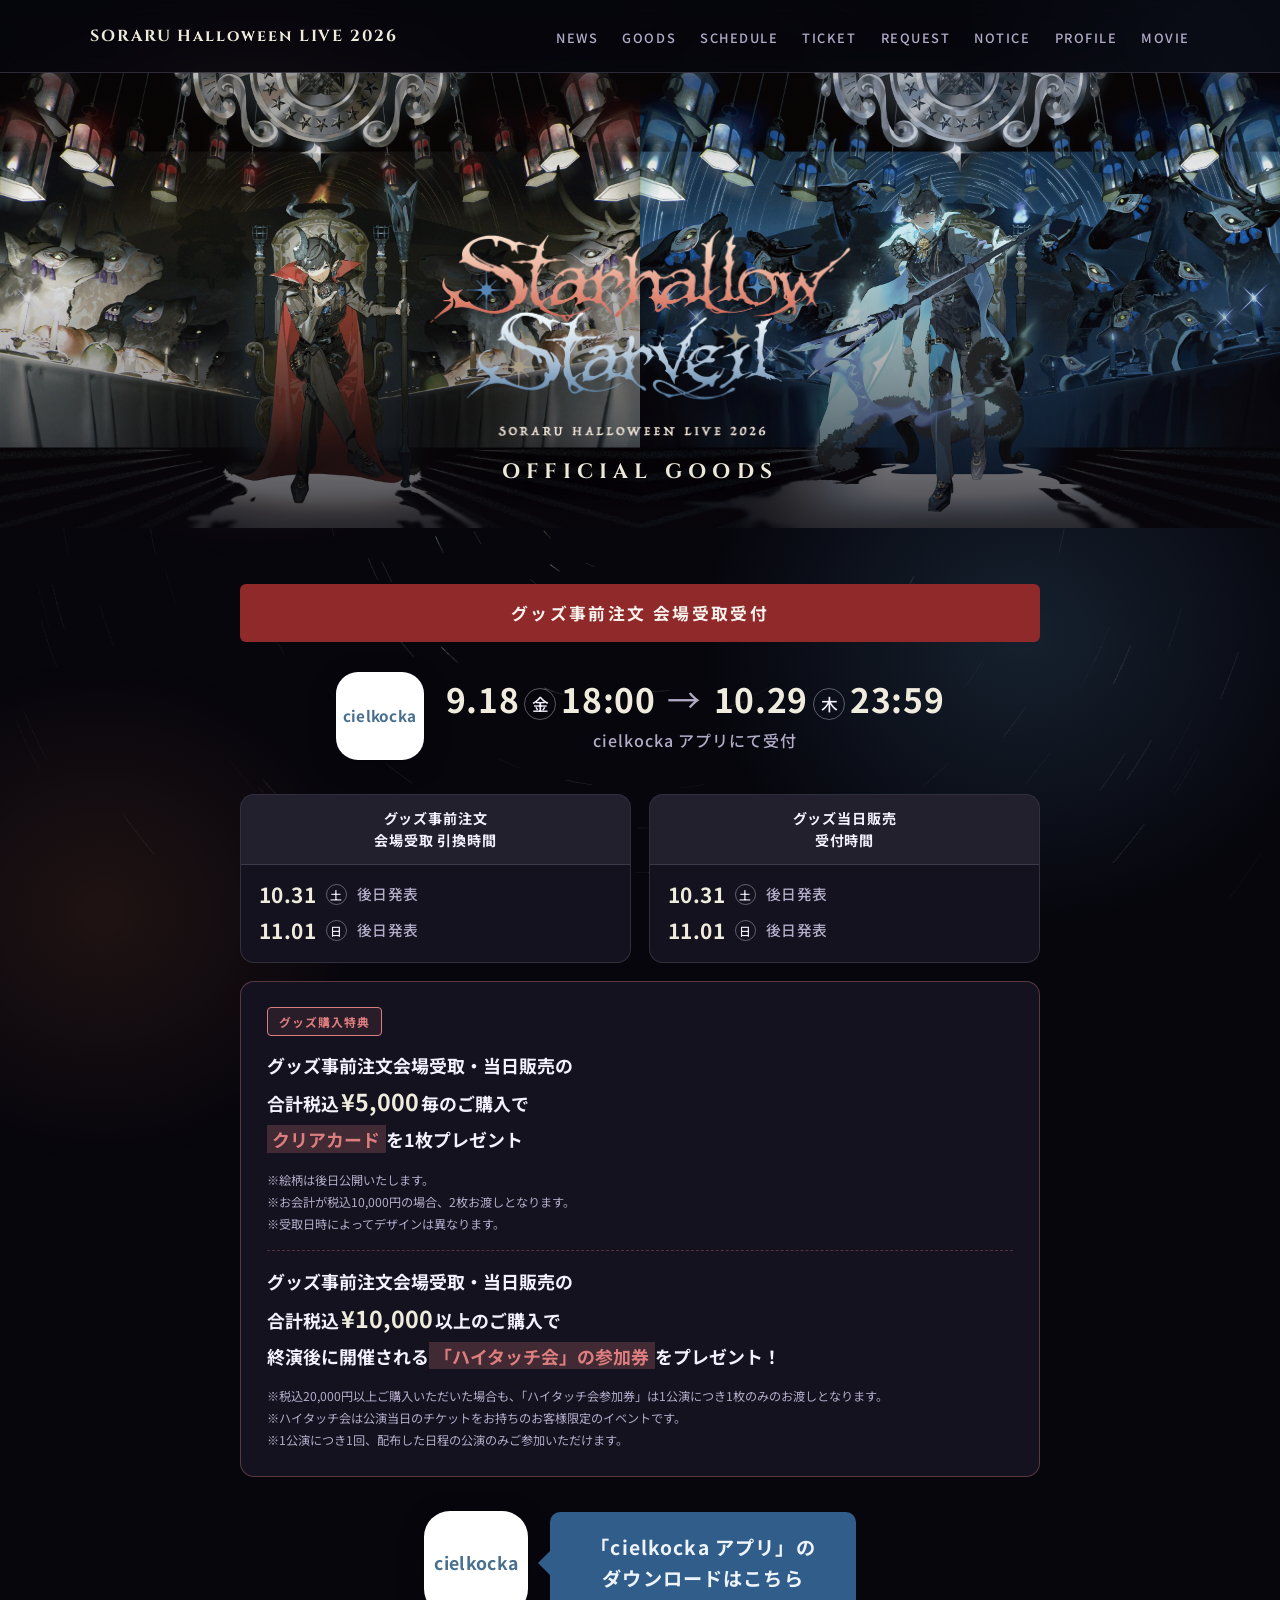
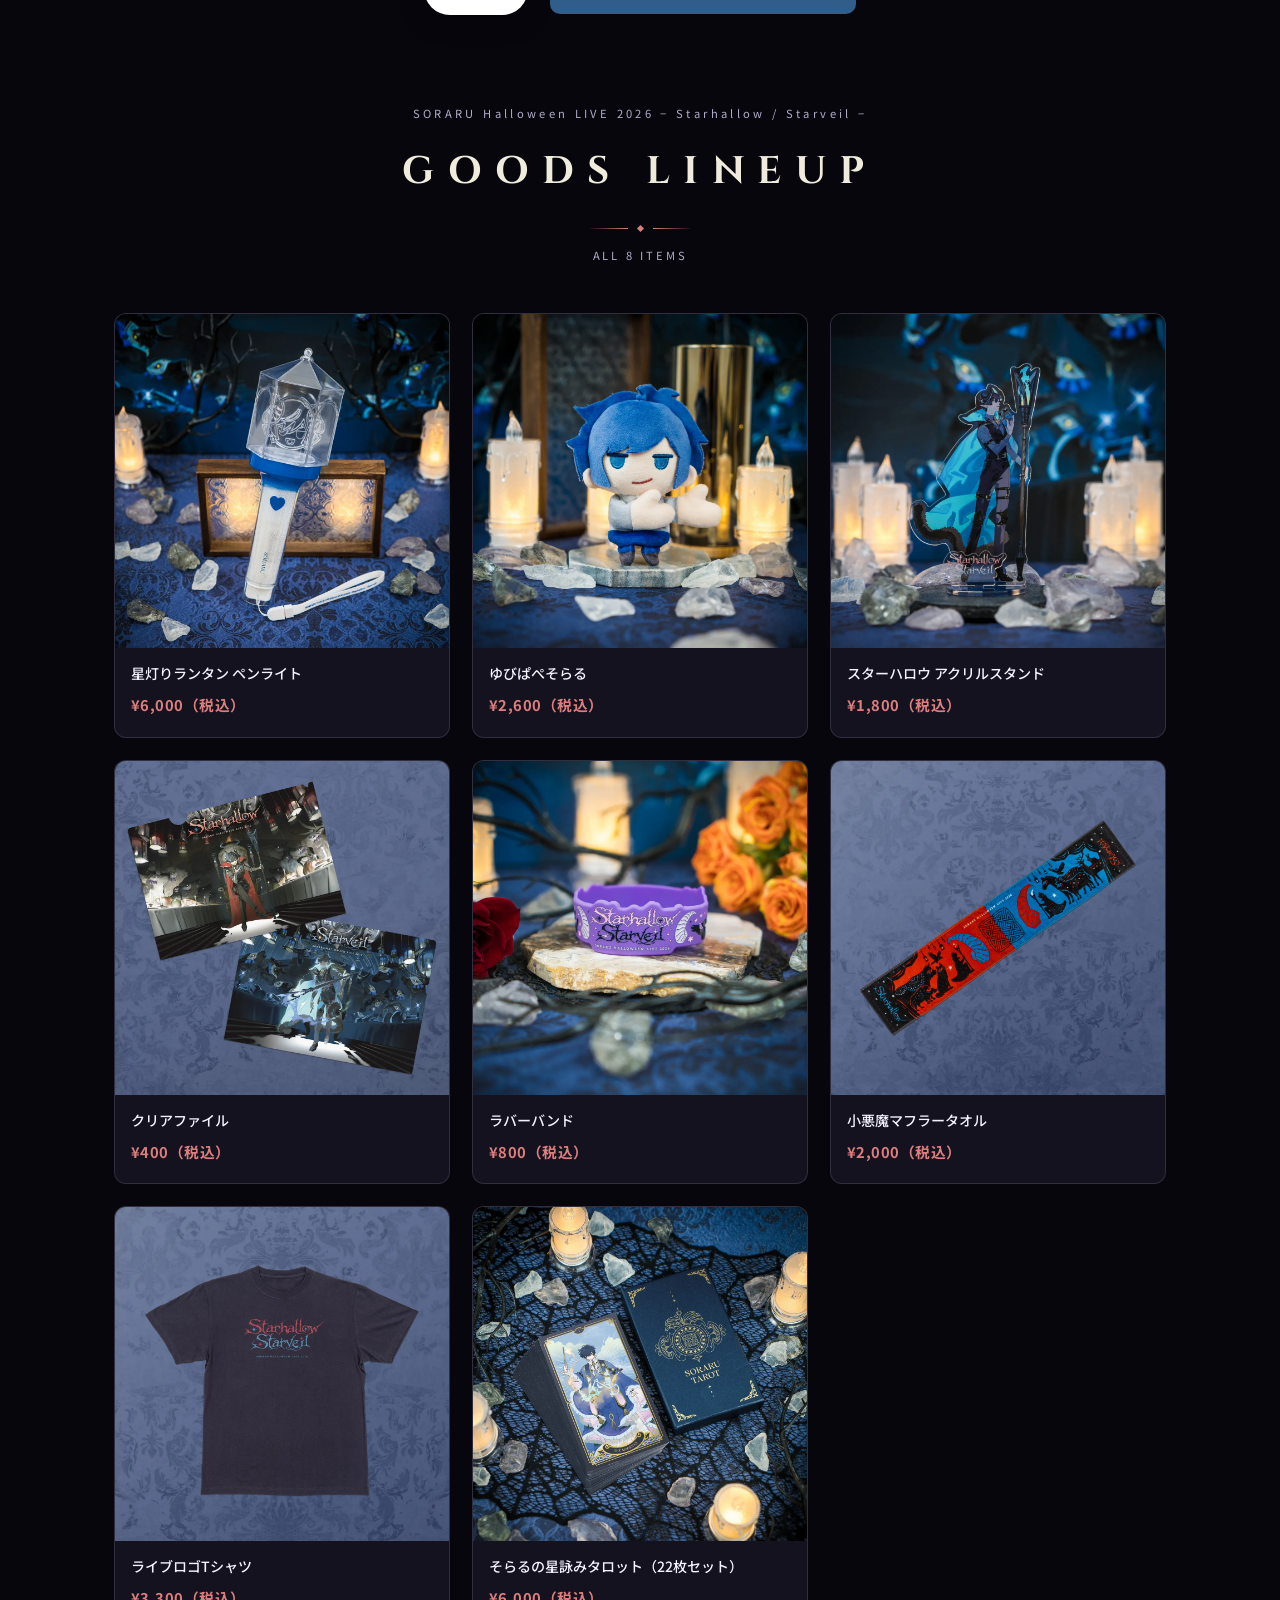
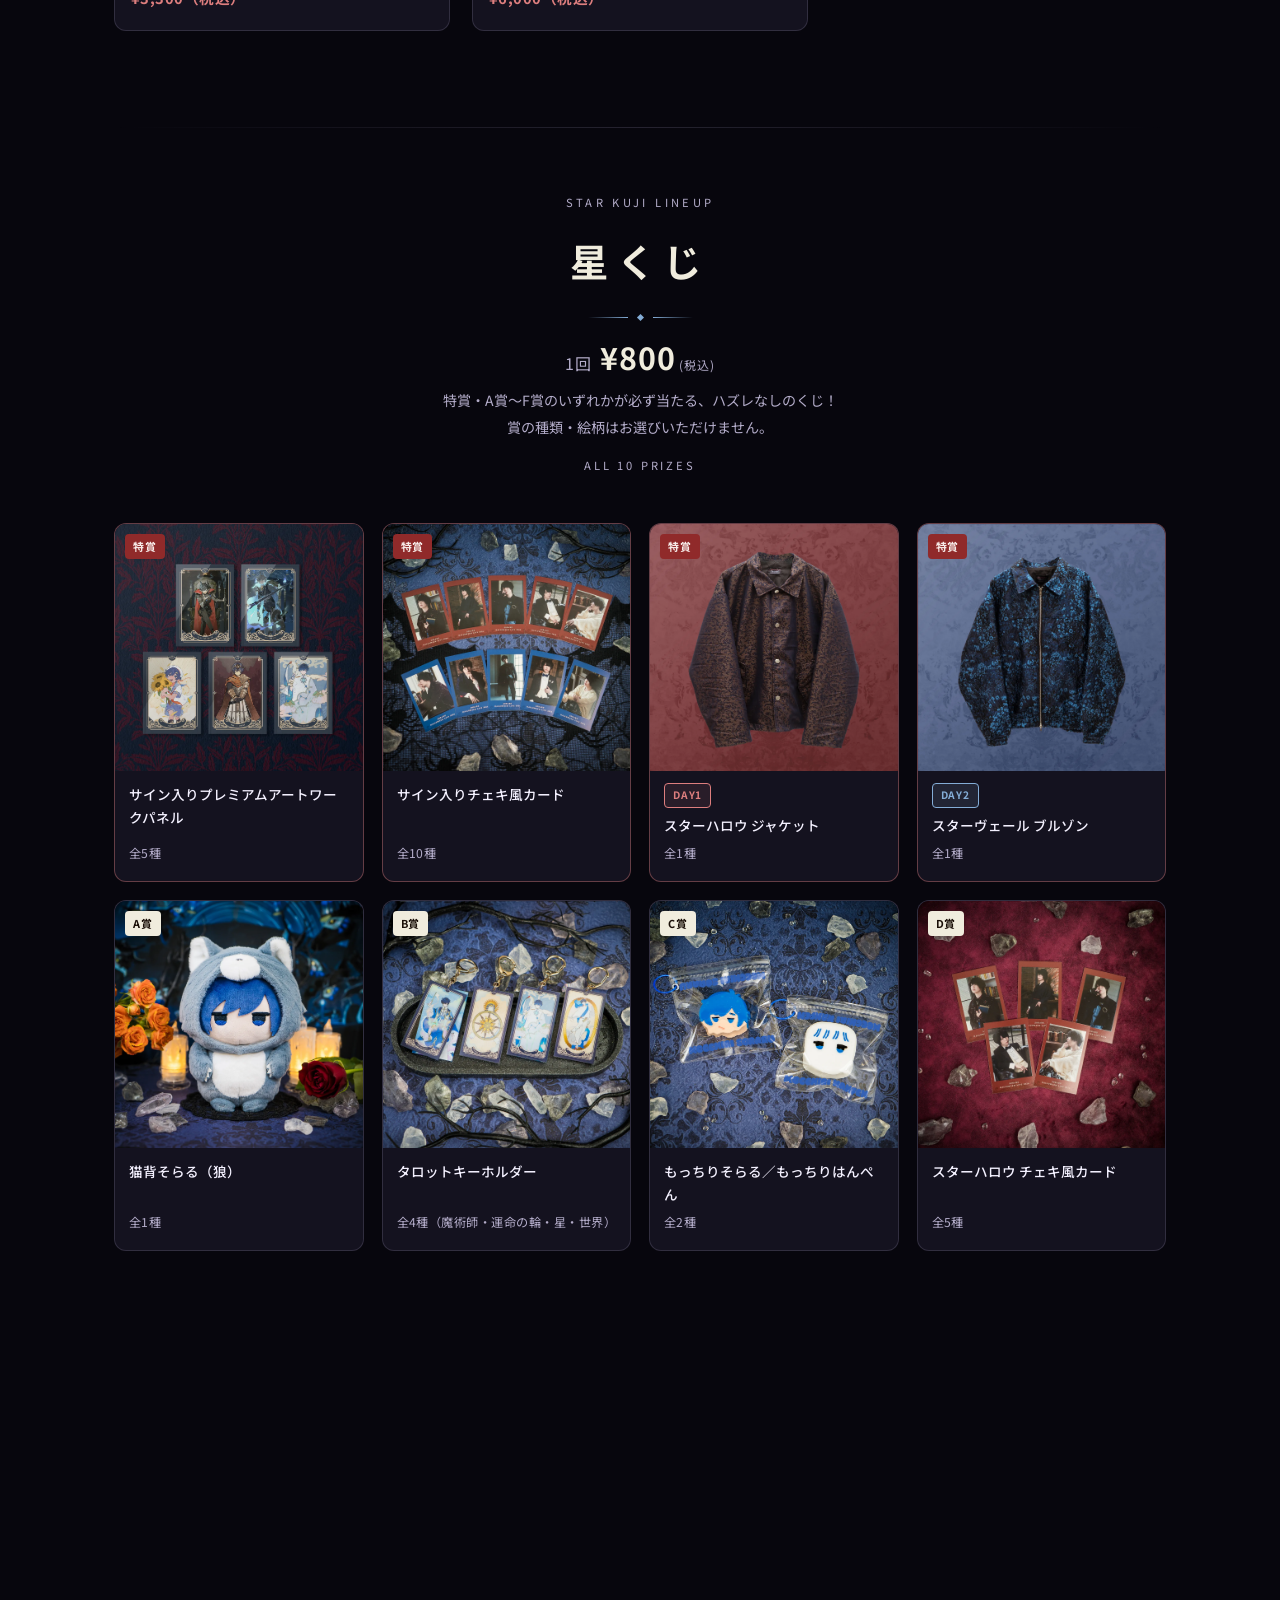
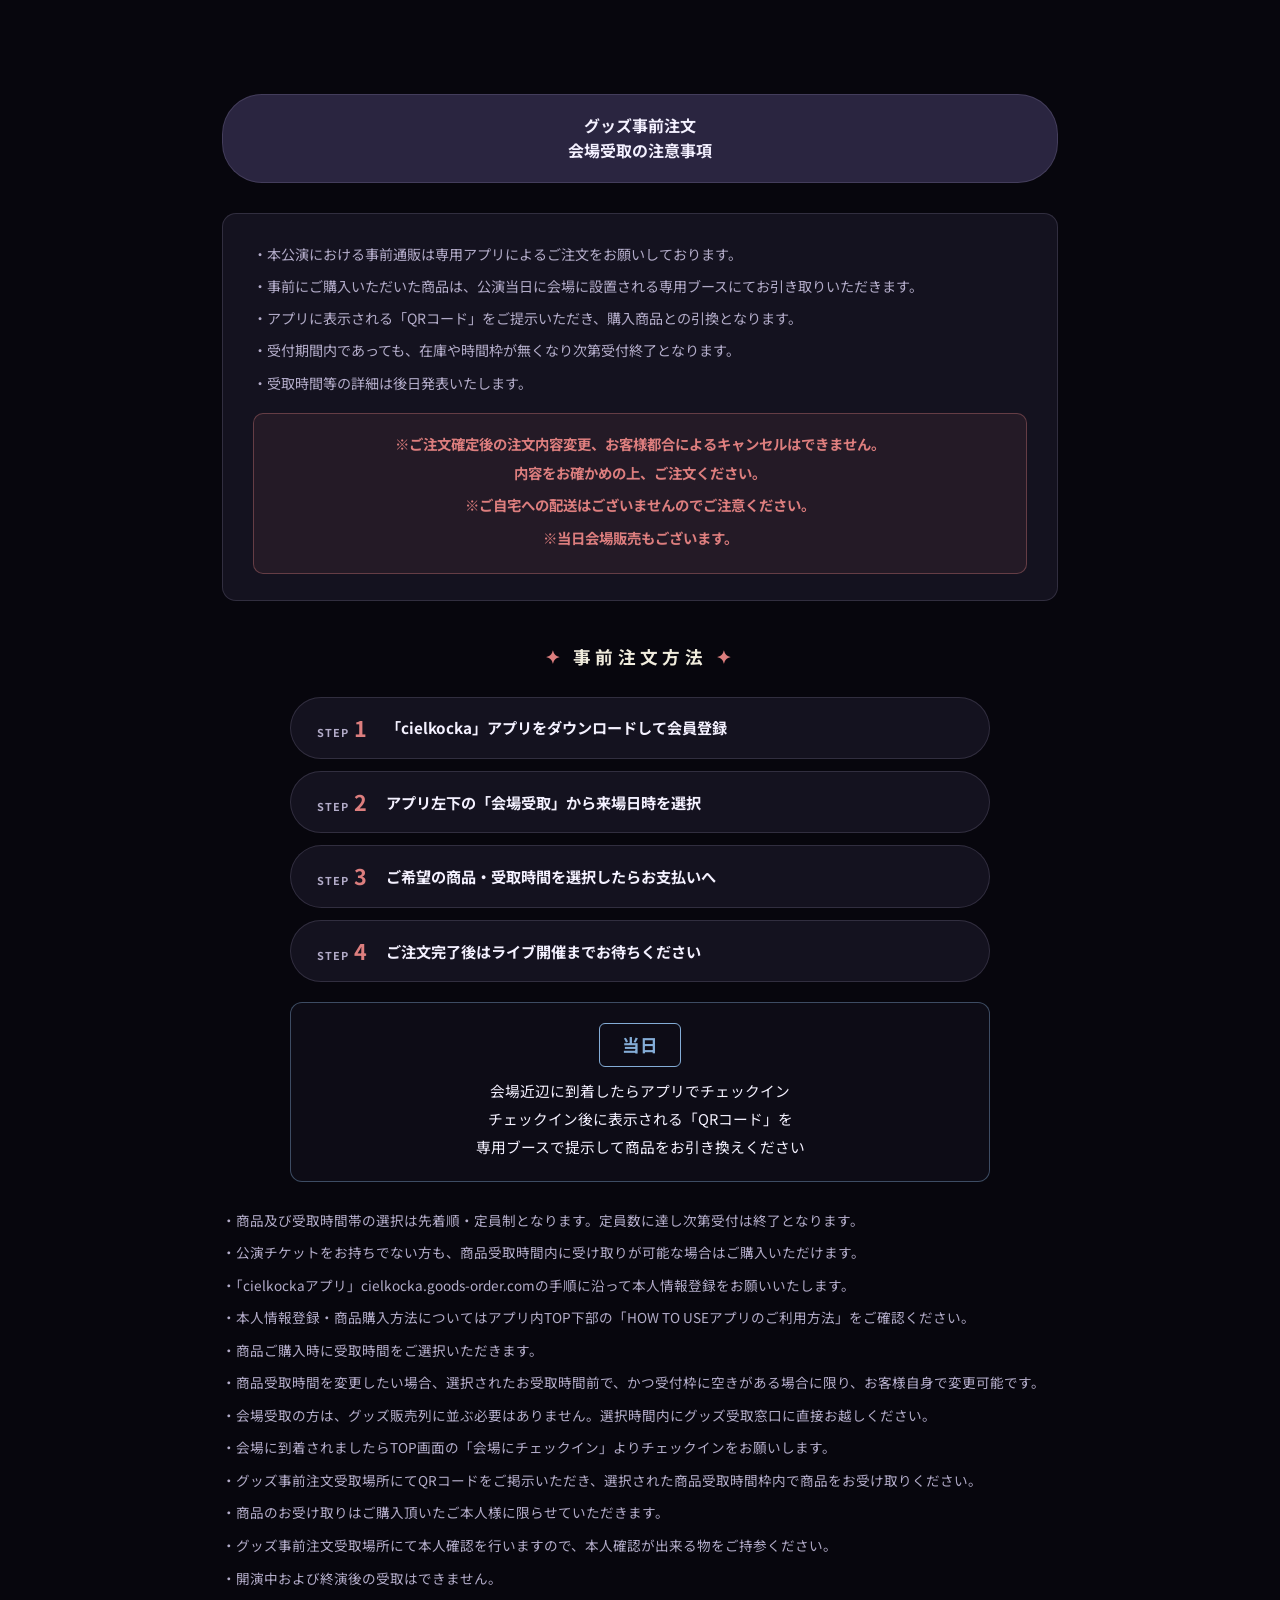
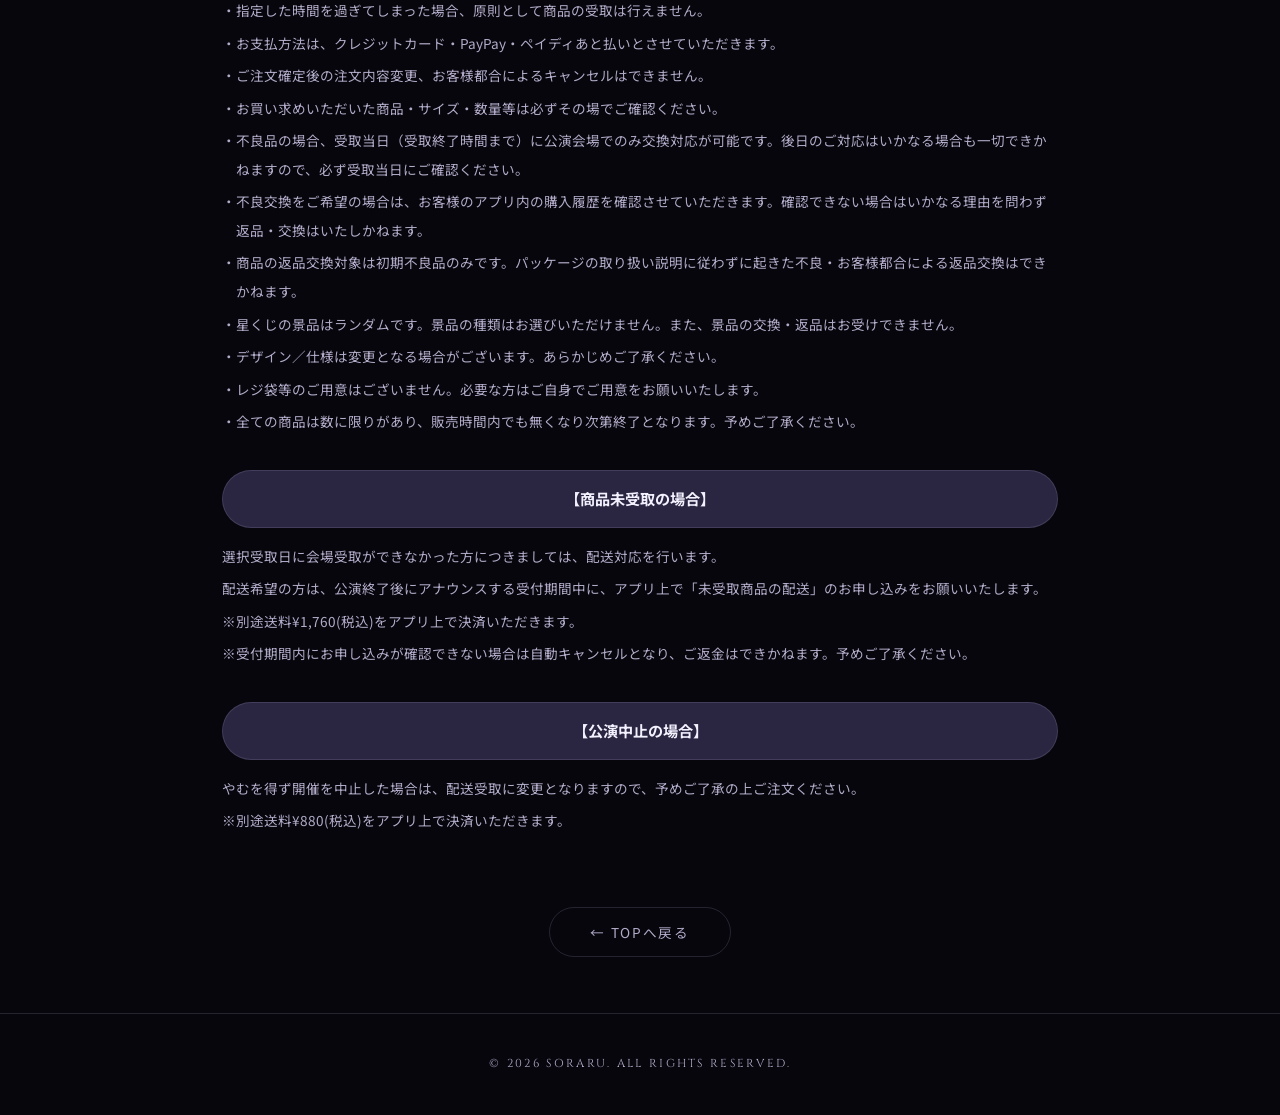
==== goods/index.html @ ec61fd86 "GOODS: 購入特典の文言を全面改訂（グッズ購入特典） - 見出しラベル「グッズ事前注文 購入特典」→「グッズ購入特典」 - 対象を「グッズ事前注文会場受取・当日販売の合計」に統一（星くじは対象外に" ====
<!DOCTYPE html>
<html lang="ja">
<head>
<meta charset="UTF-8">
<meta name="viewport" content="width=device-width, initial-scale=1.0">
<meta name="robots" content="noindex">
<title>GOODS｜SORARU Halloween LIVE 2026〜Starhallow〜</title>
<meta name="description" content="そらる ライブ2026『Starhallow / Starveil』オフィシャルグッズ。ラインナップ・事前注文・会場販売のご案内。">
<meta property="og:title" content="GOODS｜SORARU Halloween LIVE 2026〜Starhallow〜">
<meta property="og:description" content="そらる ライブ2026『Starhallow / Starveil』オフィシャルグッズのご案内。">
<meta property="og:type" content="website">
<meta property="og:image" content="https://soraruru.jp/HalloweenLive2026/assets/og.jpg">
<meta property="og:image:width" content="1200">
<meta property="og:image:height" content="630">
<meta name="twitter:card" content="summary_large_image">
<meta name="twitter:title" content="GOODS｜SORARU Halloween LIVE 2026〜Starhallow〜">
<meta name="twitter:description" content="そらる ライブ2026『Starhallow / Starveil』オフィシャルグッズのご案内。">
<meta name="twitter:image" content="https://soraruru.jp/HalloweenLive2026/assets/og.jpg">
<link rel="preconnect" href="https://fonts.googleapis.com">
<link rel="preconnect" href="https://fonts.gstatic.com" crossorigin>
<link href="https://fonts.googleapis.com/css2?family=Cinzel:wght@500;700&family=Cormorant+Garamond:ital,wght@0,500;1,500&family=Noto+Sans+JP:wght@400;500;700;900&display=swap" rel="stylesheet">
<link rel="stylesheet" href="../css/style.css">
<!-- グッズ情報解禁までは COMING SOON ゲート（パスワードでプレビュー可）。日時は js/reveal.js の goods と揃える -->
<script>window.GATE_RELEASE_AT = '2026-09-14T18:00:00+09:00';</script>
<script src="../js/gate.js"></script>
<style>
/* ============================================
   GOODS page
   ▼ アクセントカラー（このページのみゴールド→オレンジに上書き）
      色を変えたいときは下の2行だけ書き換える
============================================ */
:root {
  /* ▼ アクセント2色（ベタ面・グラデーションに使う実色） */
  --c-warm:      #902a2a;   /* Starhallow 側 */
  --c-cool:      #305d8a;   /* Starveil 側 */

  /* ▼ 上の2色を明るくしたティント。濃紫背景の上では実色のままだと
        コントラストが 2.3:1 程度しか出ないため、文字・細線はこちらを使う */
  --c-warm-lt:   #dd7e7e;
  --c-cool-lt:   #84add7;
  --c-warm-rgb:  221,126,126;  /* --c-warm-lt のRGB（透過指定用） */
  --c-cool-rgb:  132,173,215;  /* --c-cool-lt のRGB（透過指定用） */

  /* ▼ 共通CSS（../css/style.css）が参照する変数をこのページだけ差し替え */
  --d1-gold:  var(--c-warm-lt);
  --gold-rgb: var(--c-warm-rgb);
  --d2-lt:    var(--c-cool-lt);
}
.goods-main { padding-top: 72px; }

/* ===== KV (2枚並び + 中央ロゴ) ===== */
.gkv { position: relative; display: flex; overflow: hidden; background: var(--bg); }
.gkv__img { flex: 1; min-width: 0; aspect-ratio: 1920 / 1367; object-fit: cover; display: block; }
.gkv::after {
  content: ""; position: absolute; inset: 0; pointer-events: none;
  background: linear-gradient(180deg, rgba(7,6,13,.25) 0%, rgba(7,6,13,0) 35%, rgba(7,6,13,.75) 100%);
}
.gkv__center {
  position: absolute; left: 50%; bottom: 8%; transform: translateX(-50%);
  z-index: 2; text-align: center; width: 92%; pointer-events: none;
}
.gkv__logo { display: inline-block; width: min(420px, 60vw); height: auto; filter: drop-shadow(0 6px 32px rgba(0,0,0,.7)); }
.gkv__label {
  display: block; margin-top: .6rem; font-family: "Cinzel", serif; font-weight: 700;
  letter-spacing: .3em; font-size: clamp(.9rem, 2.4vw, 1.3rem); color: #f0ecdd;
  text-shadow: 0 2px 20px rgba(0,0,0,.9);
}

/* ===== Info (事前注文 / 会場販売) ===== */
.info { padding: 56px 0 24px; }
.info__inner { max-width: 800px; margin: 0 auto; width: 90%; }
.info__bar {
  text-align: center; padding: 14px 20px; border-radius: 6px;
  background: var(--c-warm); color: #f7f2ee;
  font-weight: 700; letter-spacing: .14em; font-size: clamp(.9rem, 2.2vw, 1.05rem);
}

.preorder {
  display: flex; align-items: center; justify-content: center; gap: 22px;
  padding: 30px 12px 28px; flex-wrap: wrap;
}
.app-icon {
  width: 88px; height: 88px; border-radius: 22px; flex-shrink: 0;
  background: #fff; color: #4a7090;
  display: flex; align-items: center; justify-content: center;
  font-family: "Noto Sans JP", sans-serif; font-weight: 700; font-size: .95rem; letter-spacing: .02em;
  box-shadow: 0 6px 24px rgba(0,0,0,.35);
}
.preorder__body { text-align: center; }
.preorder__date {
  font-weight: 700; letter-spacing: .02em;
  font-size: clamp(1.4rem, 4vw, 2.1rem); line-height: 1.3; color: #f0ecdd;
}
.preorder__date .day { font-size: .5em; font-weight: 500; letter-spacing: 0; vertical-align: middle;
  display: inline-block; width: 1.9em; height: 1.9em; line-height: 1.8em; border-radius: 50%; border: 1px solid rgba(244,241,255,.35); color: var(--text); margin: 0 .3em; }
.preorder__date .arrow { color: var(--text-dim); margin: 0 .35em; font-weight: 400; }
.preorder__date.is-soon { letter-spacing: .2em; font-size: clamp(1.3rem, 3.6vw, 1.8rem); }
.preorder__sub { margin-top: .3rem; font-weight: 500; letter-spacing: .06em; font-size: clamp(.9rem, 2.2vw, 1rem); color: var(--text-dim); }

.sched { display: grid; grid-template-columns: 1fr 1fr; gap: 18px; margin-top: 6px; }
.sched__col { background: var(--panel); border: 1px solid var(--line); border-radius: 14px; overflow: hidden; }
.sched__head {
  text-align: center; padding: 12px 14px; font-weight: 700; letter-spacing: .06em; font-size: .88rem; line-height: 1.6;
  color: var(--text); background: rgba(255,255,255,.06); border-bottom: 1px solid var(--line);
}
.sched__body { padding: 16px 18px 18px; display: flex; flex-direction: column; gap: 10px; }
.sched__row { display: flex; align-items: center; gap: .6rem; flex-wrap: wrap; }
.sched__date { font-weight: 700; font-size: 1.3rem; letter-spacing: .02em; color: #f0ecdd; line-height: 1; }
.sched__day { display: inline-block; width: 1.8em; height: 1.8em; line-height: 1.7em; text-align: center; border-radius: 50%; font-size: .74rem; font-weight: 500; border: 1px solid rgba(244,241,255,.35); color: var(--text); }
.sched__time { font-weight: 700; font-size: 1rem; letter-spacing: .02em; }
.sched__time small { display: block; font-weight: 400; font-size: .72rem; color: var(--text-dim); letter-spacing: 0; }
.sched__tbd { font-weight: 500; font-size: .92rem; letter-spacing: .04em; color: var(--text-dim); }

.bonus {
  margin-top: 18px; background: var(--panel); border: 1px solid rgba(var(--gold-rgb),.35); border-radius: 14px;
  padding: 24px 26px; display: flex; align-items: center; justify-content: space-between; gap: 20px; flex-wrap: wrap;
}
.bonus__label { display: inline-block; padding: .2rem .7rem; border-radius: 4px; border: 1px solid var(--d1-gold); color: var(--d1-gold); background: rgba(var(--gold-rgb),.1); font-weight: 700; font-size: .74rem; letter-spacing: .08em; margin-bottom: .8rem; }
.bonus__head { font-weight: 700; font-size: clamp(.98rem, 2.3vw, 1.12rem); line-height: 1.8; }
.bonus__head .yen { font-weight: 700; font-size: 1.3em; color: #f0ecdd; margin: 0 .08em; }
.bonus__head .nw, .kuji-lead .nw { white-space: nowrap; }  /* 句の途中で折り返さない（SPで「星く／じの」のような孤立を防ぐ） */
.bonus__head mark { background: rgba(var(--gold-rgb),.22); color: var(--d1-gold); padding: .05em .3em; font-weight: 700; white-space: nowrap; }
.bonus__inner { flex: 1; }
.bonus__head--sub { margin-top: .9rem; padding-top: .9rem; border-top: 1px dashed rgba(var(--gold-rgb),.3); }
.bonus__note { margin-top: .9rem; font-size: .76rem; color: var(--text-dim); line-height: 1.8; }

.appbtn {
  display: flex; align-items: center; justify-content: center; gap: 22px; flex-wrap: wrap;
  margin: 34px auto 0; max-width: 700px;
}
.appbtn .app-icon { width: 104px; height: 104px; border-radius: 26px; font-size: 1.1rem; }
.appbtn__text {
  position: relative; padding: 20px 40px; border-radius: 10px;
  background: var(--c-cool); color: #eef4fa; font-weight: 700; letter-spacing: .06em;
  font-size: clamp(.95rem, 2.4vw, 1.2rem); line-height: 1.6; text-align: center;
  transition: transform .25s var(--ease), box-shadow .25s var(--ease);
}
.appbtn__text::before { content: ""; position: absolute; left: -12px; top: 50%; transform: translateY(-50%); border: 12px solid transparent; border-right-color: var(--c-cool); border-left: 0; }
.appbtn:hover .appbtn__text { transform: translateY(-3px); box-shadow: 0 12px 28px rgba(var(--c-cool-rgb),.35); }

/* ===== Lineup header ===== */
.lineup-head { text-align: center; padding: 64px 20px 32px; }
.lineup-head__sub { font-size: .7rem; letter-spacing: .3em; color: var(--text-dim); margin-bottom: 14px; }
.lineup-head__main { font-family: "Cinzel", serif; font-weight: 700; letter-spacing: .35em; font-size: clamp(1.6rem, 5vw, 2.4rem); color: #f0ecdd; }
.lineup-head__deco { display: flex; align-items: center; justify-content: center; gap: 10px; margin-top: 20px; }
.lineup-head__deco .line { width: 40px; height: 1px; background: linear-gradient(90deg, transparent, var(--d1-gold)); }
.lineup-head__deco .line:last-child { background: linear-gradient(90deg, var(--d1-gold), transparent); }
.lineup-head__deco .dot { width: 5px; height: 5px; background: var(--d1-gold); transform: rotate(45deg); }
.lineup-head__main--jp { font-family: "Noto Sans JP", sans-serif; font-weight: 700; letter-spacing: .22em; }
.lineup-head__count { margin-top: 14px; font-size: .7rem; letter-spacing: .25em; color: var(--text-dim); }

/* ===== Gallery ===== */
.gallery {
  max-width: 1100px; margin: 0 auto; padding: 16px 24px 72px;
  display: grid; grid-template-columns: repeat(3, 1fr); gap: 22px;
}
.card {
  cursor: pointer; border-radius: 12px; overflow: hidden;
  background: var(--panel); border: 1px solid var(--line);
  display: flex; flex-direction: column;
  transition: transform .25s var(--ease), box-shadow .25s var(--ease), border-color .25s var(--ease);
}
.card:hover { transform: translateY(-4px); border-color: rgba(var(--gold-rgb),.45); box-shadow: 0 14px 40px rgba(0,0,0,.4); }
.card:active { transform: translateY(-2px); }
.card__imgwrap { overflow: hidden; position: relative; }
.card__img {
  width: 100%; aspect-ratio: 1 / 1; background-size: cover; background-position: center; background-color: var(--bg-2);
  transition: transform .35s var(--ease);
}
.card:hover .card__img { transform: scale(1.04); }
.card__img--none {
  display: flex; align-items: center; justify-content: center;
  background:
    radial-gradient(60% 60% at 30% 30%, rgba(var(--gold-rgb),.14), transparent 70%),
    radial-gradient(60% 60% at 75% 75%, rgba(var(--c-cool-rgb),.14), transparent 70%),
    var(--bg-2);
}
.card__img--none span { font-weight: 500; letter-spacing: .15em; font-size: 2rem; color: rgba(244,241,255,.16); }
.card__body { padding: 14px 16px 18px; display: flex; flex-direction: column; flex: 1; min-height: 88px; }
.card__tag {
  display: inline-block; align-self: flex-start; margin-bottom: 6px;
  font-size: .64rem; font-weight: 700; letter-spacing: .08em; padding: 2px 8px; border-radius: 4px;
  border: 1px solid var(--d1-gold); color: var(--d1-gold); background: rgba(var(--gold-rgb),.1);
}
.card__tag--day2 { border-color: var(--c-cool-lt); color: var(--c-cool-lt); background: rgba(var(--c-cool-rgb),.12); }
.card__name { font-size: .88rem; font-weight: 500; line-height: 1.7; color: var(--text); margin-bottom: 6px;
  display: -webkit-box; -webkit-line-clamp: 2; -webkit-box-orient: vertical; overflow: hidden; }
.card__price { margin-top: auto; font-size: .92rem; font-weight: 700; color: var(--d1-gold); letter-spacing: .03em; }

/* ===== Kuji lineup ===== */
/* GOODS LINEUP=ウォーム / 星くじ=クール で2色を対に見せる */
.lineup-head--kuji .lineup-head__deco .line { background: linear-gradient(90deg, transparent, var(--c-cool-lt)); }
.lineup-head--kuji .lineup-head__deco .line:last-child { background: linear-gradient(90deg, var(--c-cool-lt), transparent); }
.lineup-head--kuji .lineup-head__deco .dot { background: var(--c-cool-lt); }
.lineup-head--kuji { padding-top: 24px; position: relative; }
.lineup-head--kuji::before {
  content: ""; display: block; width: 90%; max-width: 1052px; height: 1px; margin: 0 auto 64px;
  background: linear-gradient(90deg, transparent, var(--line), transparent);
}
.kuji-price { margin-top: 22px; font-size: 1rem; color: var(--text-dim); letter-spacing: .06em; }
.kuji-price strong { font-weight: 700; font-size: 1.9rem; color: #f0ecdd; margin: 0 .1em; line-height: 1; }
.kuji-price small { font-size: .75rem; }
.kuji-lead { margin-top: .6rem; font-size: .88rem; color: var(--text-dim); line-height: 1.9; }
.gallery--kuji { grid-template-columns: repeat(4, 1fr); gap: 18px; }
.card__rank {
  position: absolute; top: 10px; left: 10px; z-index: 2;
  font-weight: 700; font-size: .68rem; letter-spacing: .08em;
  padding: 3px 8px; border-radius: 4px; background: #f0ecdd; color: #1a0f08;
}
.card--top .card__rank { background: var(--c-warm); color: #f7ece9; }
.card--top { border-color: rgba(var(--gold-rgb),.4); }
.card--top .card__img--none span { color: rgba(var(--gold-rgb),.35); }
.gallery--kuji .card__body { min-height: 0; padding: 12px 14px 16px; }
.gallery--kuji .card__name { font-size: .85rem; -webkit-line-clamp: 3; }
.card__kind { font-size: .76rem; color: var(--text-dim); letter-spacing: .04em; margin-top: auto; }
.m-title .card__rank { position: static; display: inline-block; vertical-align: middle; margin-right: 8px; }
.modal.is-top .card__rank { background: var(--c-warm); color: #f7ece9; }

/* ===== Modal ===== */
.overlay {
  display: none; position: fixed; inset: 0; z-index: 1000;
  background: rgba(7,6,13,.72); backdrop-filter: blur(8px); -webkit-backdrop-filter: blur(8px);
  justify-content: center; align-items: center;
}
.overlay.active { display: flex; }
.overlay.fade-in { animation: overlayIn .3s ease forwards; }
.overlay.fade-out { animation: overlayOut .25s ease forwards; }
@keyframes overlayIn { from { opacity: 0; } to { opacity: 1; } }
@keyframes overlayOut { from { opacity: 1; } to { opacity: 0; } }
.m-arrow {
  position: absolute; top: 50%; transform: translateY(-50%); z-index: 1010;
  width: 48px; height: 48px; border-radius: 50%; border: 1px solid var(--line);
  background: rgba(20,18,31,.9); cursor: pointer;
  display: flex; align-items: center; justify-content: center;
  transition: background .2s, transform .2s;
}
.m-arrow:hover { background: var(--panel); transform: translateY(-50%) scale(1.08); }
.m-arrow svg { width: 20px; height: 20px; stroke: var(--d1-gold); stroke-width: 2.5; fill: none; }
.m-arrow.prev { left: 16px; }
.m-arrow.next { right: 16px; }
.modal {
  position: relative; background: var(--panel); border: 1px solid var(--line); border-radius: 18px;
  max-width: 880px; width: calc(100% - 120px); max-height: 88vh; overflow: hidden;
  box-shadow: 0 24px 80px rgba(0,0,0,.6);
  opacity: 0; transform: translateY(30px);
  transition: transform .35s cubic-bezier(.22,1,.36,1), opacity .3s ease;
  display: flex; flex-direction: row;
}
.overlay.active .modal { transform: translateY(0); opacity: 1; }
.m-close {
  position: absolute; top: 10px; right: 10px; z-index: 10;
  width: 36px; height: 36px; border-radius: 50%; border: 0; cursor: pointer;
  background: rgba(7,6,13,.7); display: flex; align-items: center; justify-content: center;
  transition: background .2s, transform .2s;
}
.m-close:hover { background: var(--bg); transform: scale(1.1); }
.m-close svg { width: 16px; height: 16px; stroke: #f0ecdd; stroke-width: 2.5; }
.m-left { flex: 0 0 50%; display: flex; flex-direction: column; justify-content: center; background: var(--bg-2); position: relative; min-height: 0; }
/* 画像エリアは常に 1:1。縦が足りない画面では vh 側で頭打ちにして正方形を保つ */
.m-imgwrap { flex: 0 0 auto; width: min(100%, 56vh); margin-inline: auto; aspect-ratio: 1 / 1; overflow: hidden; position: relative; background: var(--bg-2); display: flex; align-items: center; justify-content: center; }
.m-img { width: 100%; height: 100%; object-fit: contain; display: block; }
.m-imgwrap .card__img--none { position: absolute; inset: 0; }
.m-imgwrap .card__img--none span { font-size: 3rem; }
.m-thumbs { display: flex; gap: 6px; padding: 10px 12px; overflow-x: auto; background: rgba(7,6,13,.5); flex-shrink: 0; }
.m-thumbs:empty { display: none; padding: 0; }
.thumb { width: 48px; height: 48px; border-radius: 6px; overflow: hidden; border: 2px solid transparent; cursor: pointer; flex-shrink: 0; transition: border-color .2s; }
.thumb.active { border-color: var(--d1-gold); }
.thumb img { width: 100%; height: 100%; object-fit: cover; }
.m-right { flex: 1; display: flex; flex-direction: column; min-height: 0; overflow-y: auto; }
.m-right::-webkit-scrollbar { width: 4px; }
.m-right::-webkit-scrollbar-thumb { background: var(--line); border-radius: 2px; }
.m-info { padding: 26px 26px 22px; flex: 1; }
.m-number { font-size: .66rem; letter-spacing: .25em; color: var(--text-dim); margin-bottom: 10px; }
.m-title { font-size: 1.05rem; font-weight: 700; line-height: 1.65; color: var(--text); margin-bottom: 8px; }
.m-title .card__tag { vertical-align: middle; margin: 0 8px 0 0; }
.m-price { font-size: 1.25rem; font-weight: 700; color: var(--d1-gold); margin-bottom: 14px; letter-spacing: .03em; }
.m-kind { display: block; margin-top: .3rem; font-size: .8rem; font-weight: 500; color: var(--text-dim); letter-spacing: .04em; }
.m-divider { height: 1px; background: linear-gradient(90deg, transparent, var(--line), transparent); margin-bottom: 14px; }
.m-desc { font-size: .85rem; line-height: 1.95; color: var(--text-dim); white-space: pre-line; overflow-wrap: break-word; }

/* ===== Notice text section ===== */
.text-section { max-width: 900px; margin: 0 auto; padding: 24px 32px 48px; }
.notice-heading {
  background: #2a2540; color: var(--text); text-align: center; padding: 18px 32px;
  font-size: 1rem; font-weight: 700; line-height: 1.6; border-radius: 40px; margin-bottom: 30px;
  border: 1px solid var(--line);
}
.notebox {
  background: var(--panel); border: 1px solid var(--line); border-radius: 14px; padding: 26px 30px; margin-bottom: 28px;
}
.notebox p { font-size: .88rem; line-height: 2; color: var(--text-dim); margin-bottom: 4px; }
.notebox .highlight { background: rgba(var(--gold-rgb),.08); border: 1px solid rgba(var(--gold-rgb),.35); border-radius: 10px; padding: 16px 22px; margin-top: 16px; }
.notebox .highlight p { color: var(--d1-gold); font-weight: 700; text-align: center; font-size: .9rem; }
.steps-heading { text-align: center; font-size: 1.1rem; font-weight: 700; letter-spacing: .25em; color: #f0ecdd; margin: 40px 0 24px; }
.steps-heading .sparkle { color: var(--d1-gold); }
.steps-list { max-width: 700px; margin: 0 auto 20px; display: flex; flex-direction: column; gap: 12px; }
.step-item {
  background: var(--panel); border: 1px solid var(--line); color: var(--text);
  padding: 14px 26px; border-radius: 32px; display: flex; align-items: center; gap: 18px;
  font-size: .95rem; font-weight: 700; line-height: 1.5; transition: border-color .2s, transform .2s;
}
a.step-item { cursor: pointer; }
a.step-item:hover { border-color: var(--d1-gold); transform: translateX(4px); }
.step-num { font-size: .68rem; letter-spacing: .08em; color: var(--text-dim); white-space: nowrap; }
.step-num span { font-size: 1.35rem; font-weight: 700; color: var(--d1-gold); margin-left: .25em; }
.step-day {
  max-width: 700px; margin: 0 auto; background: var(--bg-2); border: 1px solid rgba(var(--c-cool-rgb),.4); border-radius: 12px;
  text-align: center; padding: 20px 24px; font-size: .92rem; line-height: 1.9;
}
.step-day .day-label { display: inline-block; border: 1.5px solid var(--d2-lt); color: var(--d2-lt); padding: 4px 22px; font-size: 1.1rem; font-weight: 700; border-radius: 6px; margin-bottom: 10px; }
.bullet-notes { font-size: .85rem; line-height: 2.1; color: var(--text-dim); margin-top: 24px; }
.bullet-notes p { margin-bottom: 4px; padding-left: 1em; text-indent: -1em; }
.sub-heading { background: #2a2540; border: 1px solid var(--line); color: var(--text); font-size: .95rem; font-weight: 700; text-align: center; padding: 12px 24px; border-radius: 40px; margin: 34px 0 14px; }

.goods__back { text-align: center; padding: 20px 0 56px; }
.goods__back a {
  display: inline-flex; align-items: center; gap: 6px; padding: 12px 40px;
  border: 1px solid var(--line); border-radius: 999px; color: var(--text-dim); font-size: .85rem; letter-spacing: .12em;
  transition: color .25s, border-color .25s;
}
.goods__back a:hover { color: var(--text); border-color: var(--text-dim); }

/* ===== Responsive ===== */
@media (max-width: 900px) {
  .gallery { grid-template-columns: repeat(2, 1fr); gap: 16px; padding: 16px 16px 56px; }
  .gallery--kuji { grid-template-columns: repeat(3, 1fr); gap: 14px; }
}
@media (max-width: 768px) {
  .gkv__img--day2 { display: none; }
  .gkv__img { aspect-ratio: 4 / 3; }
  .info { padding-top: 40px; }
  .sched { grid-template-columns: 1fr; }
  .text-section { padding: 16px 16px 36px; }
  .notice-heading { font-size: .9rem; padding: 14px 18px; }
  .notebox { padding: 20px 18px; }
  .notebox p { font-size: .82rem; }
  .steps-heading { font-size: 1rem; letter-spacing: .2em; }
  .step-item { padding: 11px 16px; font-size: .82rem; gap: 10px; }
  .step-num span { font-size: 1.1rem; }
  .step-day { font-size: .85rem; padding: 16px 16px; }
  .bullet-notes { font-size: .8rem; line-height: 2; }
  .bonus { padding: 20px 18px; }
}
@media (max-width: 540px) {
  .info__bar { letter-spacing: .1em; font-size: .9rem; padding: 12px 14px; }
  .preorder__date .arrow { display: none; }
  .preorder__from, .preorder__to { display: block; white-space: nowrap; }
  .preorder__to::before { content: "↓"; display: block; font-family: "Noto Sans JP"; font-size: .55em; line-height: 1.2; color: var(--d1-gold); }
  .lineup-head { padding: 44px 16px 24px; }
  .lineup-head--kuji { padding-top: 16px; }
  .lineup-head--kuji::before { margin-bottom: 44px; }
  .gallery--kuji { grid-template-columns: repeat(2, 1fr); gap: 12px; }
  .kuji-price strong { font-size: 1.6rem; }
  .card__rank { top: 8px; left: 8px; font-size: .62rem; padding: .2rem .55rem; }
  .gallery { gap: 12px; padding: 12px 12px 48px; }
  .card__body { padding: 10px 10px 14px; min-height: 76px; }
  .card__name { font-size: .8rem; }
  .card__price { font-size: .85rem; }
  .card__img--none span { font-size: 1.6rem; }
  .preorder { gap: 14px; }
  .app-icon { width: 72px; height: 72px; border-radius: 18px; font-size: 1rem; }
  .appbtn .app-icon { width: 84px; height: 84px; border-radius: 20px; font-size: 1.2rem; }
  .appbtn__text { padding: 14px 22px; }
  .appbtn__text::before { left: 50%; top: -12px; transform: translateX(-50%); border: 12px solid transparent; border-bottom-color: var(--c-cool); border-top: 0; }
  /* SP modal: vertical */
  .modal { flex-direction: column; width: calc(100% - 24px); max-width: 360px; max-height: 94vh; }
  .m-left { flex: 0 0 auto; width: 100%; }
  .m-imgwrap { width: min(100%, 46vh); }
  .m-thumbs { padding: 6px 10px; gap: 5px; }
  .thumb { width: 40px; height: 40px; border-radius: 5px; }
  .m-right { flex: 1; overflow-y: auto; }
  .m-close { width: 30px; height: 30px; top: 8px; right: 8px; }
  .m-close svg { width: 14px; height: 14px; }
  .m-arrow { width: 34px; height: 34px; }
  .m-arrow.prev { left: 4px; }
  .m-arrow.next { right: 4px; }
  .m-arrow svg { width: 15px; height: 15px; }
  .m-info { padding: 12px 16px 14px; }
  .m-title { font-size: .92rem; margin-bottom: 6px; line-height: 1.5; }
  .m-price { font-size: 1.05rem; margin-bottom: 10px; }
  .m-desc { font-size: .78rem; line-height: 1.75; }
  .notebox .highlight p { text-align: left; }
}
</style>
</head>
<body>

<!-- ===== Background star trail (canvas) ===== -->
<canvas id="starfield" class="starfield" aria-hidden="true"></canvas>

<!-- ===== Header ===== -->
<header class="header" id="header">
  <div class="header__inner">
    <a href="../index.html" class="header__logo">SORARU Halloween LIVE 2026</a>
    <button class="header__toggle" id="navToggle" aria-label="メニューを開く">
      <span></span><span></span><span></span>
    </button>
    <nav class="nav" id="nav">
      <ul class="nav__list">
        <li><a href="../index.html#news" class="nav__link">NEWS</a></li>
        <li class="nav__item--hidden"><a href="./" class="nav__link">GOODS</a></li>
        <li><a href="../index.html#schedule" class="nav__link">SCHEDULE</a></li>
        <li><a href="../index.html#ticket" class="nav__link">TICKET</a></li>
        <li><a href="../survey/" class="nav__link">REQUEST</a></li>
        <li><a href="../index.html#notice" class="nav__link">NOTICE</a></li>
        <li><a href="../index.html#profile" class="nav__link">PROFILE</a></li>
        <li><a href="../index.html#movie" class="nav__link">MOVIE</a></li>
      </ul>
    </nav>
  </div>
</header>

<main class="goods-main">

  <!-- ===== KV ===== -->
  <section class="gkv">
    <img src="../assets/kv/kvday1_lg.jpg" alt="Starhallow" class="gkv__img gkv__img--day1">
    <img src="../assets/kv/kvday2_lg.jpg" alt="Starveil" class="gkv__img gkv__img--day2">
    <div class="gkv__center">
      <img src="../assets/kv/logo_main.png" alt="SORARU Halloween LIVE 2026 Starhallow / Starveil" class="gkv__logo">
      <span class="gkv__label">OFFICIAL GOODS</span>
    </div>
  </section>

  <!-- ===== Info: 事前注文 / 会場販売 ===== -->
  <!--
    ▼ 受付期間が決まったら .preorder__date を以下の形式に差し替え（is-soon を外す）:
      <p class="preorder__date"><span class="preorder__from">10.10<span class="day">土</span>18:00</span><span class="arrow">→</span><span class="preorder__to">10.25<span class="day">日</span>23:59</span></p>
    ▼ 受取時間・当日販売時間が決まったら .sched__tbd を .sched__time に差し替え:
      <span class="sched__time">13:00〜17:00</span>
      <span class="sched__time">13:00〜<small>終演後30分程度まで</small></span>
  -->
  <section class="info" id="preorder">
    <div class="info__inner">
      <div class="info__bar">グッズ事前注文 会場受取受付</div>

      <div class="preorder">
        <div class="app-icon">cielkocka</div>
        <div class="preorder__body">
          <p class="preorder__date"><span class="preorder__from">9.18<span class="day">金</span>18:00</span><span class="arrow">→</span><span class="preorder__to">10.29<span class="day">木</span>23:59</span></p>
          <p class="preorder__sub">cielkocka アプリにて受付</p>
        </div>
      </div>

      <div class="sched">
        <div class="sched__col">
          <div class="sched__head">グッズ事前注文<br>会場受取 引換時間</div>
          <div class="sched__body">
            <div class="sched__row"><span class="sched__date">10.31</span><span class="sched__day sched__day--sat">土</span><span class="sched__tbd">後日発表</span></div>
            <div class="sched__row"><span class="sched__date">11.01</span><span class="sched__day sched__day--sun">日</span><span class="sched__tbd">後日発表</span></div>
          </div>
        </div>
        <div class="sched__col sched__col--venue">
          <div class="sched__head">グッズ当日販売<br>受付時間</div>
          <div class="sched__body">
            <div class="sched__row"><span class="sched__date">10.31</span><span class="sched__day sched__day--sat">土</span><span class="sched__tbd">後日発表</span></div>
            <div class="sched__row"><span class="sched__date">11.01</span><span class="sched__day sched__day--sun">日</span><span class="sched__tbd">後日発表</span></div>
          </div>
        </div>
      </div>

      <!-- ▼ グッズ購入特典（クリアカードの絵柄は後日公開） -->
      <div class="bonus">
        <div class="bonus__inner">
          <span class="bonus__label">グッズ購入特典</span>
          <p class="bonus__head"><span class="nw">グッズ事前注文会場受取・</span><span class="nw">当日販売の</span><br><span class="nw">合計税込<span class="yen">¥5,000</span>毎の</span><span class="nw">ご購入で</span><br><mark>クリアカード</mark><span class="nw">を1枚プレゼント</span></p>
          <p class="bonus__note">※絵柄は後日公開いたします。<br>※お会計が税込10,000円の場合、2枚お渡しとなります。<br>※受取日時によってデザインは異なります。</p>

          <p class="bonus__head bonus__head--sub"><span class="nw">グッズ事前注文会場受取・</span><span class="nw">当日販売の</span><br><span class="nw">合計税込<span class="yen">¥10,000</span>以上の</span><span class="nw">ご購入で</span><br><span class="nw">終演後に開催される</span><mark>「ハイタッチ会」の参加券</mark><span class="nw">をプレゼント！</span></p>
          <p class="bonus__note">※税込20,000円以上ご購入いただいた場合も、「ハイタッチ会参加券」は1公演につき1枚のみのお渡しとなります。<br>※ハイタッチ会は公演当日のチケットをお持ちのお客様限定のイベントです。<br>※1公演につき1回、配布した日程の公演のみご参加いただけます。</p>
        </div>
      </div>

      <a class="appbtn" href="https://cielkocka.goods-order.com/" target="_blank" rel="noopener noreferrer">
        <div class="app-icon">cielkocka</div>
        <div class="appbtn__text">「cielkocka アプリ」の<br>ダウンロードはこちら</div>
      </a>
    </div>
  </section>

  <!-- ===== Lineup ===== -->
  <div class="lineup-head" id="lineup">
    <div class="lineup-head__sub">SORARU Halloween LIVE 2026 − Starhallow / Starveil −</div>
    <h1 class="lineup-head__main">GOODS LINEUP</h1>
    <div class="lineup-head__deco"><div class="line"></div><div class="dot"></div><div class="line"></div></div>
    <div class="lineup-head__count" id="lineup-count"></div>
  </div>
  <div class="gallery" id="gallery"></div>

  <!-- ===== Kuji lineup ===== -->
  <div class="lineup-head lineup-head--kuji" id="kuji">
    <div class="lineup-head__sub">STAR KUJI LINEUP</div>
    <h2 class="lineup-head__main lineup-head__main--jp">星くじ</h2>
    <div class="lineup-head__deco"><div class="line"></div><div class="dot"></div><div class="line"></div></div>
    <p class="kuji-price">1回 <strong>¥800</strong><small>(税込)</small></p>
    <p class="kuji-lead">特賞・A賞〜F賞のいずれかが必ず当たる、<span class="nw">ハズレなしのくじ！</span><br>賞の種類・絵柄はお選びいただけません。</p>
    <div class="lineup-head__count" id="kuji-count"></div>
  </div>
  <div class="gallery gallery--kuji" id="kuji-gallery"></div>

  <!-- ===== Modal ===== -->
  <div class="overlay" id="overlay">
    <button class="m-arrow prev" id="m-prev" aria-label="前の商品">
      <svg viewBox="0 0 24 24"><polyline points="15 18 9 12 15 6"/></svg>
    </button>
    <button class="m-arrow next" id="m-next" aria-label="次の商品">
      <svg viewBox="0 0 24 24"><polyline points="9 6 15 12 9 18"/></svg>
    </button>
    <div class="modal" id="modal" role="dialog" aria-modal="true">
      <button class="m-close" id="m-close" aria-label="閉じる">
        <svg viewBox="0 0 24 24" fill="none"><line x1="6" y1="6" x2="18" y2="18"/><line x1="18" y1="6" x2="6" y2="18"/></svg>
      </button>
      <div class="m-left">
        <div class="m-imgwrap" id="m-imgwrap">
          <img class="m-img" id="m-img" src="" alt="">
        </div>
        <div class="m-thumbs" id="m-thumbs"></div>
      </div>
      <div class="m-right">
        <div class="m-info">
          <div class="m-number" id="m-number"></div>
          <div class="m-title" id="m-title"></div>
          <div class="m-price" id="m-price"></div>
          <div class="m-divider"></div>
          <div class="m-desc" id="m-desc"></div>
        </div>
      </div>
    </div>
  </div>

  <!-- ===== Notice ===== -->
  <section class="text-section" id="goods-notice">

    <div class="notice-heading">グッズ事前注文<br>会場受取の注意事項</div>

    <div class="notebox">
      <p>・本公演における事前通販は専用アプリによるご注文をお願いしております。</p>
      <p>・事前にご購入いただいた商品は、公演当日に会場に設置される専用ブースにてお引き取りいただきます。</p>
      <p>・アプリに表示される「QRコード」をご提示いただき、購入商品との引換となります。</p>
      <p>・受付期間内であっても、在庫や時間枠が無くなり次第受付終了となります。</p>
      <p>・受取時間等の詳細は後日発表いたします。</p>
      <div class="highlight">
        <p>※ご注文確定後の注文内容変更、お客様都合によるキャンセルはできません。<br>内容をお確かめの上、ご注文ください。</p>
        <p>※ご自宅への配送はございませんのでご注意ください。</p>
        <p>※当日会場販売もございます。</p>
      </div>
    </div>

    <div class="steps-heading"><span class="sparkle">✦</span> 事前注文方法 <span class="sparkle">✦</span></div>

    <div class="steps-list">
      <a class="step-item" href="https://cielkocka.goods-order.com/" target="_blank" rel="noopener noreferrer">
        <div class="step-num">STEP<span>1</span></div>
        「cielkocka」アプリをダウンロードして会員登録
      </a>
      <div class="step-item">
        <div class="step-num">STEP<span>2</span></div>
        アプリ左下の「会場受取」から来場日時を選択
      </div>
      <div class="step-item">
        <div class="step-num">STEP<span>3</span></div>
        ご希望の商品・受取時間を選択したらお支払いへ
      </div>
      <div class="step-item">
        <div class="step-num">STEP<span>4</span></div>
        ご注文完了後はライブ開催までお待ちください
      </div>
    </div>

    <div class="step-day">
      <div class="day-label">当日</div><br>
      会場近辺に到着したらアプリでチェックイン<br>
      チェックイン後に表示される「QRコード」を<br>
      専用ブースで提示して商品をお引き換えください
    </div>

    <div class="bullet-notes">
      <p>・商品及び受取時間帯の選択は先着順・定員制となります。定員数に達し次第受付は終了となります。</p>
      <p>・公演チケットをお持ちでない方も、商品受取時間内に受け取りが可能な場合はご購入いただけます。</p>
      <p>・「cielkockaアプリ」cielkocka.goods-order.comの手順に沿って本人情報登録をお願いいたします。</p>
      <p>・本人情報登録・商品購入方法についてはアプリ内TOP下部の「HOW TO USEアプリのご利用方法」をご確認ください。</p>
      <p>・商品ご購入時に受取時間をご選択いただきます。</p>
      <p>・商品受取時間を変更したい場合、選択されたお受取時間前で、かつ受付枠に空きがある場合に限り、お客様自身で変更可能です。</p>
      <p>・会場受取の方は、グッズ販売列に並ぶ必要はありません。選択時間内にグッズ受取窓口に直接お越しください。</p>
      <p>・会場に到着されましたらTOP画面の「会場にチェックイン」よりチェックインをお願いします。</p>
      <p>・グッズ事前注文受取場所にてQRコードをご掲示いただき、選択された商品受取時間枠内で商品をお受け取りください。</p>
      <p>・商品のお受け取りはご購入頂いたご本人様に限らせていただきます。</p>
      <p>・グッズ事前注文受取場所にて本人確認を行いますので、本人確認が出来る物をご持参ください。</p>
      <p>・開演中および終演後の受取はできません。</p>
      <p>・指定した時間を過ぎてしまった場合、原則として商品の受取は行えません。</p>
      <p>・お支払方法は、クレジットカード・PayPay・ペイディあと払いとさせていただきます。</p>
      <p>・ご注文確定後の注文内容変更、お客様都合によるキャンセルはできません。</p>
      <p>・お買い求めいただいた商品・サイズ・数量等は必ずその場でご確認ください。</p>
      <p>・不良品の場合、受取当日（受取終了時間まで）に公演会場でのみ交換対応が可能です。後日のご対応はいかなる場合も一切できかねますので、必ず受取当日にご確認ください。</p>
      <p>・不良交換をご希望の場合は、お客様のアプリ内の購入履歴を確認させていただきます。確認できない場合はいかなる理由を問わず返品・交換はいたしかねます。</p>
      <p>・商品の返品交換対象は初期不良品のみです。パッケージの取り扱い説明に従わずに起きた不良・お客様都合による返品交換はできかねます。</p>
      <p>・星くじの景品はランダムです。景品の種類はお選びいただけません。また、景品の交換・返品はお受けできません。</p>
      <p>・デザイン／仕様は変更となる場合がございます。あらかじめご了承ください。</p>
      <p>・レジ袋等のご用意はございません。必要な方はご自身でご用意をお願いいたします。</p>
      <p>・全ての商品は数に限りがあり、販売時間内でも無くなり次第終了となります。予めご了承ください。</p>

      <div class="sub-heading">【商品未受取の場合】</div>
      <p>選択受取日に会場受取ができなかった方につきましては、配送対応を行います。</p>
      <p>配送希望の方は、公演終了後にアナウンスする受付期間中に、アプリ上で「未受取商品の配送」のお申し込みをお願いいたします。</p>
      <p>※別途送料¥1,760(税込)をアプリ上で決済いただきます。</p>
      <p>※受付期間内にお申し込みが確認できない場合は自動キャンセルとなり、ご返金はできかねます。予めご了承ください。</p>

      <div class="sub-heading">【公演中止の場合】</div>
      <p>やむを得ず開催を中止した場合は、配送受取に変更となりますので、予めご了承の上ご注文ください。</p>
      <p>※別途送料¥880(税込)をアプリ上で決済いただきます。</p>
    </div>
  </section>

  <div class="goods__back">
    <a href="../index.html">← TOPへ戻る</a>
  </div>

</main>

<!-- ===== Footer ===== -->
<footer class="footer">
  <p class="footer__copy">&copy; 2026 SORARU. ALL RIGHTS RESERVED.</p>
</footer>

<script>
/* ================================================================
   ▼ 商品データ（商品情報シート「トランス戻し」版に準拠）
   ・images に画像パスを追加するとカード・モーダルに表示される（先頭がメイン画像）
       images:["img/01_srr26_penlight1.webp","img/01_srr26_penlight2.webp"]
     空配列 [] なら番号プレースホルダー表示。連番の小さい順に並べる
   ・画像は goods/img/ に置く。命名は NN_srr26_<商品名><連番>.webp で、
     NN は 01〜08＝下の goods（通常商品）、09〜18＝下の kuji（星くじ）の並び順。
     正方形（1:1）・1200px の WebP。元データはレタッチ済フォルダの webp.zip
   ・desc は \n で改行。【サイズ】【素材】などは決まり次第追記
   ・tag:"DAY1" / "DAY2" を付けるとカード左上にタグ表示
================================================================ */
const goods = [
{ name:"星灯りランタン ペンライト", price:"¥6,000",
    desc:"キービジュアルイラストをイメージしたペンライト。\n内側には悪魔そらるのパーツが付いています。\n13色カラーチェンジ。\n\nAfter the Rain 2026 ライブグッズの「春色カスタムパーツセット」「夏色カスタムパーツセット」「秋色カスタムパーツセット」をセットすることもできます。\n\n【サイズ】約W85×H260mm\n【素材】本体：PU、PVC　ストラップ：ポリエステル\n【調色】①Blue→②LightPink→③White→④LightBlue→⑤Turquoise→⑥Red→⑦Pink→⑧Green→⑨Light Green→⑩Yellow→⑪Orange→⑫Purple→⑬Rainbow",
    images:["img/01_srr26_penlight1.webp","img/01_srr26_penlight2.webp","img/01_srr26_penlight4.webp","img/01_srr26_penlight5.webp"] },
{ name:"ゆびぱぺそらる", price:"¥2,600",
    desc:"指にはめて遊べる、そらるのパペットぬいぐるみ。\nライブ会場やお出かけ先で、指にはめて一緒に写真が撮れます。\n頭の部分にはループが付いているので、お手持ちの金具を付ければマスコットキーホルダーとしても持ち歩けます。\n\n【サイズ】約 W10×H12.5cm\n【素材】ポリエステル",
    images:["img/02_srr26_yubipape1.webp","img/02_srr26_yubipape2.webp","img/02_srr26_yubipape3.webp","img/02_srr26_yubipape4.webp"] },
{ name:"スターハロウ アクリルスタンド", price:"¥1,800",
    desc:"悪魔そらるのアクリルスタンド。\n\n【サイズ】約 W130×H150mm\n【Illustration】ハナ\n【素材】アクリル",
    images:["img/03_srr26_acrylicstand1.webp","img/03_srr26_acrylicstand3.webp","img/03_srr26_acrylicstand4.webp"] },
{ name:"クリアファイル", price:"¥400",
    desc:"キービジュアルイラストのクリアファイル。\n表面が「Starhallow」、裏面が「Starveil」のデザインです。\n\n【サイズ】A4\n【Illustration】ハナ\n【素材】PP",
    images:["img/04_srr26_clearfile1.webp"] },
{ name:"ラバーバンド", price:"¥800",
    desc:"ライブロゴをあしらったラバーバンド。\n\n【サイズ】周囲 215mm\n【素材】シリコン",
    images:["img/05_srr26_rubberband1.webp","img/05_srr26_rubberband2.webp","img/05_srr26_rubberband3.webp","img/05_srr26_rubberband4.webp"] },
{ name:"小悪魔マフラータオル", price:"¥2,000",
    desc:"キービジュアルイラストをイメージしたマフラータオル。\n頭の後ろに掛けると、ツノが生えているように見えるデザインになっています。写真を撮るときにも活躍する一枚です。\n\n【サイズ】約110×20cm\n【素材】綿100%",
    images:["img/06_srr26_towel1.webp","img/06_srr26_towel2.webp"] },
{ name:"ライブロゴTシャツ", price:"¥3,300",
    desc:"ライブロゴのTシャツ。\n\n【サイズ】着丈約73cm、肩幅約50cm、身幅約55cm、袖丈約22cm\n【素材】綿100%",
    images:["img/07_srr26_tshirt1.webp","img/07_srr26_tshirt2.webp"] },
{ name:"そらるの星詠みタロット（22枚セット）", price:"¥6,000",
    desc:"大アルカナ22枚のテーマに沿ったそらるイラストのタロットカードセット。\nカードには箔押し加工を施し、専用のボックスに収めました。\n飾るのはもちろん、実際にタロットとして占いを楽しむこともできます。\n\n【内容】カード22枚、専用ボックス\n【サイズ】約 W80×H145mm\n【Illustration】アルコポルカ、ハナ、mamep\n【素材】紙",
    images:["img/08_srr26_tarot1.webp","img/08_srr26_tarot2.webp","img/08_srr26_tarot3.webp","img/08_srr26_tarot4.webp","img/08_srr26_tarot5.webp","img/08_srr26_tarot6.webp","img/08_srr26_tarot7.webp"] }
];

/* ================================================================
   ▼ 星くじ 景品データ（1回 ¥800）
   ・rank: カード左上のラベル。top:true で特賞（金色）
   ・kind: 種類数などの短い補足（カード下部に表示）
================================================================ */
const kuji = [
{ rank:"特賞", top:true, name:"サイン入りプレミアムアートワークパネル", kind:"全5種",
    desc:"タロットカードのデザインを特殊印刷で仕上げたA4相当のアートパネル。\nそらるの直筆サイン入り。\n\n【サイズ】A4\n【素材】アクリル", images:["img/09_srr26_artwork1.webp"] },
{ rank:"特賞", top:true, name:"サイン入りチェキ風カード", kind:"全10種",
    desc:"ライブイメージに合わせて撮り下ろしたチェキ風カード。\nそらるの直筆サイン入り。\n\n【サイズ】約 W54×H86mm\n【素材】紙", images:["img/10_srr26_signcheki1.webp","img/10_srr26_signcheki2.webp"] },
{ rank:"特賞", top:true, tag:"DAY1", name:"スターハロウ ジャケット", kind:"全1種",
    desc:"「Starhallow」をイメージしたジャケット。\n光の当たり方で唐草模様の表情が変わるジャカード生地を使用。\nゆとりのあるボックスシルエットで、一枚で羽織っても、中に厚手のものを着るのも◎。\n\n【サイズ】着丈約62cm、肩幅約54cm、身幅約63cm、袖丈約56.5cm\n【素材】表地：ポリエステル81%、レーヨン19%　裏地：ポリエステル100%", images:["img/11_srr26_jacket1.webp","img/11_srr26_jacket2.webp"] },
{ rank:"特賞", top:true, tag:"DAY2", name:"スターヴェール ブルゾン", kind:"全1種",
    desc:"「Starveil」をイメージしたブルゾン。\n立体的な凹凸がある小花柄のジャカード生地を使用。\nゆったりした丸みのあるシルエットで、一枚で羽織っても、中に厚手のものを着るのも◎。\n\n【サイズ】着丈約62cm、肩幅約54cm、身幅約60cm、袖丈約56.5cm\n【素材】表地・裏地：ポリエステル100%", images:["img/12_srr26_blouson1.webp","img/12_srr26_blouson2.webp","img/12_srr26_blouson3.webp"] },
{ rank:"A賞", name:"猫背そらる（狼）", kind:"全1種",
    desc:"狼の着ぐるみを被った猫背のそらるぬいぐるみ。\n\n【サイズ】約 W16×H22.5cm\n【素材】ポリエステル", images:["img/13_srr26_nekoze1.webp","img/13_srr26_nekoze2.webp","img/13_srr26_nekoze3.webp"] },
{ rank:"B賞", name:"タロットキーホルダー", kind:"全4種（魔術師・運命の輪・星・世界）",
    desc:"タロットカードデザインのアクリルキーホルダー。\nタロットのフレームと、イラスト部分がレイヤーで分かれたデザインです。\n\n【サイズ】約 W40×H75mm\n【Illustration】ハナ\n【素材】アクリル", images:["img/14_srr26_tarotkeyholder1.webp","img/14_srr26_tarotkeyholder2.webp","img/14_srr26_tarotkeyholder3.webp"] },
{ rank:"C賞", name:"もっちりそらる／もっちりはんぺん", kind:"全2種",
    desc:"もっちりしたそらる／はんぺんのスクイーズ。\n\n【サイズ】本体：＜そらる＞約 W66×H58mm、＜はんぺん＞約 W60×H60mm\n【素材】本体：シリコン、袋：PVC、パーツ：亜鉛合金、鉄", images:["img/15_srr26_mocchiri1.webp"] },
{ rank:"D賞", name:"スターハロウ チェキ風カード", kind:"全5種",
    desc:"ライブイメージに合わせて撮り下ろしたチェキ風カード。\n\n【サイズ】約 W54×H86mm\n【素材】紙", images:["img/16_srr26_starhallowcheki1.webp","img/16_srr26_starhallowcheki2.webp"] },
{ rank:"E賞", name:"スターヴェール チェキ風カード", kind:"全5種",
    desc:"ライブイメージに合わせて撮り下ろしたチェキ風カード。\n\n【サイズ】約 W54×H86mm\n【素材】紙", images:["img/17_srr26_starveilcheki1.webp","img/17_srr26_starveilcheki2.webp"] },
{ rank:"F賞", name:"ミニそらる缶バッジセット", kind:"全3種（各2個入り）",
    desc:"仮装をテーマにした、ミニそらるイラストの缶バッジセット。\n\n【サイズ】約 54mm 2個1セット\n【Illustration】くまお♀\n【素材】紙、ブリキ", images:["img/18_srr26_canbadge1.webp"] }
];

/* === Render Galleries === */
const pad2 = n => String(n).padStart(2, '0');
const esc = s => String(s).replace(/&/g,'&amp;').replace(/</g,'&lt;').replace(/>/g,'&gt;').replace(/"/g,'&quot;');

// モーダル用の現在リスト
let activeList = goods;
let activeLabel = 'ITEM';
let activeKuji = false;

function renderGallery(list, container, opts) {
  list.forEach((g, i) => {
    const el = document.createElement('div');
    el.className = 'card' + (g.top ? ' card--top' : '');
    const ph = opts.placeholder(g, i);
    const img = g.images && g.images.length
      ? `<div class="card__img" style="background-image:url('${g.images[0]}')"></div>`
      : `<div class="card__img card__img--none"><span>${esc(ph)}</span></div>`;
    const priceOrKind = opts.kuji
      ? `<div class="card__kind">${esc(g.kind || '')}</div>`
      : `<div class="card__price">${g.price ? esc(g.price) + '（税込）' : '価格は後日発表'}</div>`;
    el.innerHTML = `
      <div class="card__imgwrap">${g.rank ? `<span class="card__rank">${esc(g.rank)}</span>` : ''}${img}</div>
      <div class="card__body">
        ${g.tag ? `<div class="card__tag${g.tag === 'DAY2' ? ' card__tag--day2' : ''}">${esc(g.tag)}</div>` : ''}
        <div class="card__name">${esc(g.name)}</div>
        ${priceOrKind}
      </div>`;
    el.setAttribute('role', 'button');
    el.setAttribute('tabindex', '0');
    const open = () => { activeList = list; activeLabel = opts.label; activeKuji = !!opts.kuji; openModal(i); };
    el.addEventListener('click', open);
    el.addEventListener('keydown', e => { if (e.key === 'Enter' || e.key === ' ') { e.preventDefault(); open(); } });
    container.appendChild(el);
  });
}

document.getElementById('lineup-count').textContent = `ALL ${goods.length} ITEMS`;
document.getElementById('kuji-count').textContent = `ALL ${kuji.length} PRIZES`;
renderGallery(goods, document.getElementById('gallery'), { label: 'ITEM', placeholder: (g, i) => pad2(i + 1) });
renderGallery(kuji, document.getElementById('kuji-gallery'), { label: 'PRIZE', kuji: true, placeholder: g => g.rank === '特賞' ? 'S' : g.rank.charAt(0) });

/* === Modal === */
let currentIdx = 0;
const overlay = document.getElementById('overlay');
const modal = document.getElementById('modal');
const mImg = document.getElementById('m-img');
const mImgWrap = document.getElementById('m-imgwrap');
const mThumbs = document.getElementById('m-thumbs');

function openModal(idx) {
  currentIdx = idx;
  renderModal(idx);
  overlay.classList.remove('fade-out');
  overlay.classList.add('active', 'fade-in');
  document.body.style.overflow = 'hidden';
}
function closeModal() {
  overlay.classList.remove('fade-in');
  overlay.classList.add('fade-out');
  setTimeout(() => {
    overlay.classList.remove('active', 'fade-out');
    document.body.style.overflow = '';
  }, 250);
}
function renderModal(idx) {
  const g = activeList[idx];
  const hasImg = g.images && g.images.length;

  // main image or placeholder
  const oldPh = mImgWrap.querySelector('.card__img--none');
  if (oldPh) oldPh.remove();
  if (hasImg) {
    mImg.style.display = '';
    mImg.src = g.images[0];
    mImg.alt = g.name;
  } else {
    mImg.style.display = 'none';
    mImg.removeAttribute('src');
    const ph = document.createElement('div');
    ph.className = 'card__img card__img--none';
    ph.innerHTML = `<span>${esc(g.rank ? (g.rank === '特賞' ? 'S' : g.rank.charAt(0)) : pad2(idx + 1))}</span>`;
    mImgWrap.appendChild(ph);
  }

  document.getElementById('m-number').textContent = `${activeLabel} ${pad2(idx + 1)} / ${pad2(activeList.length)}`;
  document.getElementById('m-title').innerHTML =
    (g.rank ? `<span class="card__rank">${esc(g.rank)}</span>` : '') +
    (g.tag ? `<span class="card__tag${g.tag === 'DAY2' ? ' card__tag--day2' : ''}">${esc(g.tag)}</span>` : '') + esc(g.name);
  document.getElementById('m-price').innerHTML = activeKuji
    ? '星くじ 1回 ¥800（税込）' + (g.kind ? `<small class="m-kind">${esc(g.kind)}</small>` : '')
    : (g.price ? esc(g.price) + '（税込）' : '価格は後日発表');
  document.getElementById('m-desc').textContent = g.desc || '';
  modal.classList.toggle('is-top', !!g.top);

  mThumbs.innerHTML = '';
  if (hasImg && g.images.length > 1) {
    g.images.forEach((src, ti) => {
      const t = document.createElement('div');
      t.className = 'thumb' + (ti === 0 ? ' active' : '');
      t.innerHTML = `<img src="${src}" alt="">`;
      t.addEventListener('click', e => {
        e.stopPropagation();
        mImg.src = src;
        mThumbs.querySelectorAll('.thumb').forEach(th => th.classList.remove('active'));
        t.classList.add('active');
      });
      mThumbs.appendChild(t);
    });
  }
  modal.scrollTop = 0;
  const right = modal.querySelector('.m-right'); if (right) right.scrollTop = 0;
}
function navItem(dir) {
  currentIdx = (currentIdx + dir + activeList.length) % activeList.length;
  renderModal(currentIdx);
}
document.getElementById('m-close').addEventListener('click', closeModal);
document.getElementById('m-prev').addEventListener('click', e => { e.stopPropagation(); navItem(-1); });
document.getElementById('m-next').addEventListener('click', e => { e.stopPropagation(); navItem(1); });
overlay.addEventListener('click', e => { if (e.target === overlay) closeModal(); });
document.addEventListener('keydown', e => {
  if (!overlay.classList.contains('active')) return;
  if (e.key === 'Escape') closeModal();
  if (e.key === 'ArrowLeft') navItem(-1);
  if (e.key === 'ArrowRight') navItem(1);
});

/* swipe on modal (SP) */
(function () {
  let sx = 0, sy = 0, on = false;
  modal.addEventListener('touchstart', e => { if (e.touches.length !== 1) return; sx = e.touches[0].clientX; sy = e.touches[0].clientY; on = true; }, { passive: true });
  modal.addEventListener('touchend', e => {
    if (!on) return; on = false;
    const t = e.changedTouches[0], dx = t.clientX - sx, dy = t.clientY - sy;
    if (Math.abs(dx) > 40 && Math.abs(dx) > Math.abs(dy) * 1.2) navItem(dx < 0 ? 1 : -1);
  });
})();
</script>
<script src="../js/script.js"></script>
</body>
</html>
---- css/style.css ----
/* ============================================
   SORARU LIVE 2026 -Starhallow / Starveil-
   Concept: Samhain / 2DAYS contrast
   DAY1 Starhallow = 赤×金 (暖)  /  DAY2 Starveil = 青 (寒)
============================================ */

:root {
  --bg:        #07060d;
  --bg-2:      #0d0c16;
  --panel:     #14121f;
  --text:      #f4f1ff;
  --text-dim:  #b3acc9;
  --line:      rgba(180,170,210,.18);
  --maxw:      1100px;
  --ease:      cubic-bezier(.22,.61,.36,1);

  /* Day1 Starhallow */
  --d1:        #c2382f;
  --d1-lt:     #ff8a4c;
  --d1-gold:   #e9b35a;
  /* Day2 Starveil */
  --d2:        #2f6dd6;
  --d2-lt:     #6fc6ff;
}

* { margin: 0; padding: 0; box-sizing: border-box; }
html { scroll-behavior: smooth; scroll-padding-top: 72px; }
body {
  font-family: "Noto Sans JP", sans-serif;
  background: var(--bg); color: var(--text); line-height: 1.8;
  overflow-x: hidden; -webkit-font-smoothing: antialiased;
  position: relative;
}

/* ===== Background star trail (canvas, behind the haze) ===== */
.starfield {
  position: fixed; inset: 0; width: 100%; height: 100%;
  z-index: -2; pointer-events: none; display: block;
}

/* ===== Background haze (orange × blue mist, crossing in the center) ===== */
body::before,
body::after {
  content: "";
  position: fixed; inset: -25vmax; z-index: -1; pointer-events: none;
  will-change: transform;
}
/* orange mist — drifts from upper-left toward center-right */
body::before {
  background:
    radial-gradient(40vmax 36vmax at 30% 38%, rgba(255,138,76,.16), transparent 64%),
    radial-gradient(34vmax 32vmax at 22% 80%, rgba(255,138,76,.10), transparent 62%);
  animation: hazeOrange 34s ease-in-out infinite alternate;
}
/* blue mist — drifts from lower-right toward center-left */
body::after {
  background:
    radial-gradient(40vmax 36vmax at 70% 62%, rgba(111,198,255,.14), transparent 64%),
    radial-gradient(34vmax 32vmax at 80% 24%, rgba(111,198,255,.09), transparent 62%);
  animation: hazeBlue 34s ease-in-out infinite alternate;
}
@keyframes hazeOrange {
  0%   { transform: translate3d(-10%, -7%, 0) scale(1.05); }
  100% { transform: translate3d(8%,   7%, 0)  scale(1.12); }
}
@keyframes hazeBlue {
  0%   { transform: translate3d(10%,  7%, 0)  scale(1.05); }
  100% { transform: translate3d(-8%, -7%, 0)  scale(1.12); }
}
@media (prefers-reduced-motion: reduce) {
  body::before, body::after { animation: none; }
}
img { max-width: 100%; display: block; }
a { color: inherit; text-decoration: none; }
.container { width: 90%; max-width: var(--maxw); margin: 0 auto; }

/* ===== Header ===== */
.header {
  position: fixed; top: 0; left: 0; width: 100%; z-index: 100;
  background: rgba(7,6,13,.55); backdrop-filter: blur(12px);
  border-bottom: 1px solid var(--line); transition: background .3s var(--ease);
}
.header.is-scrolled { background: rgba(7,6,13,.94); }
.header__inner {
  width: 90%; max-width: var(--maxw); margin: 0 auto; height: 72px;
  display: flex; align-items: center; justify-content: space-between;
}
.header__logo {
  font-family: "Cinzel", serif; font-weight: 700; font-size: 1rem; letter-spacing: .12em;
  white-space: nowrap; color: #f0ecdd;
}
.nav__list { display: flex; gap: 1.5rem; list-style: none; }
.nav__link { font-size: .8rem; letter-spacing: .12em; font-weight: 500; color: var(--text-dim); position: relative; transition: color .25s; }
.nav__link::after { content:""; position:absolute; left:0; bottom:-6px; width:0; height:2px; background: var(--d1-gold); transition: width .25s var(--ease); }
.nav__link:hover { color: var(--text); }
.nav__link:hover::after { width: 100%; }
.header__toggle { display: none; flex-direction: column; gap: 5px; background: none; border: 0; cursor: pointer; padding: 6px; }
.header__toggle span { width: 26px; height: 2px; background: var(--text); transition: .3s var(--ease); }
.header__toggle.is-open span:nth-child(1) { transform: translateY(7px) rotate(45deg); }
.header__toggle.is-open span:nth-child(2) { opacity: 0; }
.header__toggle.is-open span:nth-child(3) { transform: translateY(-7px) rotate(-45deg); }

/* ===== Hero (split) ===== */
.hero { position: relative; height: 100vh; min-height: 640px; overflow: hidden; }
.hero__split { position: absolute; inset: 0; display: flex; }
.hero__panel {
  position: relative; flex: 1; background-size: cover; background-position: center;
  display: flex; align-items: flex-end; justify-content: center;
  transition: flex .6s var(--ease);
  overflow: hidden;
}
.hero__panel-veil {
  position: absolute; inset: 0;
  background: linear-gradient(180deg, rgba(7,6,13,.35) 0%, rgba(7,6,13,.15) 45%, rgba(7,6,13,.9) 100%);
  transition: background .5s var(--ease);
}
.hero__panel--day1 .hero__panel-veil { box-shadow: inset 0 0 180px rgba(194,56,47,.35); }
.hero__panel--day2 .hero__panel-veil { box-shadow: inset 0 0 180px rgba(47,109,214,.4); }
.hero__panel::after {
  content:""; position:absolute; inset:0; opacity:0; transition: opacity .5s var(--ease);
}
.hero__panel--day1::after { background: radial-gradient(60% 50% at 50% 80%, rgba(233,179,90,.28), transparent 70%); }
.hero__panel--day2::after { background: radial-gradient(60% 50% at 50% 80%, rgba(111,198,255,.28), transparent 70%); }
.hero__panel:hover { flex: 1.35; }
.hero__panel:hover::after { opacity: 1; }
@media (hover:hover){ .hero__split:hover .hero__panel:not(:hover) { flex: .85; filter: brightness(.7); } }

.hero__panel-content { position: relative; z-index: 2; text-align: center; padding: 0 1rem 72px; }
.hero__panel-day { display: block; font-family: "Cinzel", serif; letter-spacing: .2em; font-size: .72rem; color: var(--text); opacity: .85; margin-bottom: .6rem; }
.hero__panel-title {
  font-family: "Cormorant Garamond", serif; font-style: italic; font-weight: 500;
  font-size: clamp(2.4rem, 6vw, 4.2rem); line-height: 1;
}
.hero__panel--day1 .hero__panel-title { color: var(--d1-gold); text-shadow: 0 0 28px rgba(194,56,47,.7); }
.hero__panel--day2 .hero__panel-title { color: var(--d2-lt); text-shadow: 0 0 28px rgba(47,109,214,.75); }
.hero__panel-logo {
  display: inline-block; width: auto; height: clamp(56px, 8vw, 92px);
  max-width: 86%; object-fit: contain;
}
.hero__logo { display: inline-block; width: min(520px, 82vw); height: auto; filter: drop-shadow(0 6px 32px rgba(0,0,0,.65)); }
.hero__panel--day1 .hero__panel-logo { filter: drop-shadow(0 0 24px rgba(194,56,47,.55)); }
.hero__panel--day2 .hero__panel-logo { filter: drop-shadow(0 0 24px rgba(47,109,214,.6)); }
.hero__panel-read { font-size: .76rem; letter-spacing: .2em; color: var(--text-dim); margin-top: .4rem; }
.hero__panel-meaning { font-size: .9rem; letter-spacing: .1em; margin-top: .5rem; }

/* center logo */
.hero__center {
  position: absolute; top: 50%; left: 50%; transform: translate(-50%,-58%); z-index: 5;
  text-align: center; width: 92%; pointer-events: none;
}
.hero__sub { font-family: "Cinzel", serif; letter-spacing: .35em; font-size: .8rem; color: var(--text); opacity: .9; margin-bottom: 1rem; }
.hero__title {
  font-family: "Cormorant Garamond", serif; font-style: italic; font-weight: 500;
  font-size: clamp(2rem, 6.5vw, 5rem); line-height: 1.05;
  text-shadow: 0 4px 40px rgba(0,0,0,.8);
  display: inline-flex; flex-wrap: wrap; align-items: center; justify-content: center; gap: .2em;
}
.hero__title { background: linear-gradient(90deg, var(--d1-gold) 0%, #fff 50%, var(--d2-lt) 100%);
  -webkit-background-clip: text; background-clip: text; -webkit-text-fill-color: transparent; }
.hero__amp { -webkit-text-fill-color: var(--text); opacity: .5; font-size: .8em; }
.hero__date { margin-top: 1.2rem; font-weight: 700; letter-spacing: .08em; font-size: clamp(.95rem,2.6vw,1.3rem); text-shadow: 0 2px 20px rgba(0,0,0,.9); }
.hero__place { margin-top: .3rem; color: var(--text-dim); letter-spacing: .12em; text-shadow: 0 2px 12px rgba(0,0,0,.9); }

.hero__scroll { position: absolute; bottom: 22px; left: 50%; transform: translateX(-50%); z-index: 6; }
.hero__scroll span { display: block; width: 22px; height: 36px; border: 2px solid rgba(255,255,255,.6); border-radius: 12px; position: relative; }
.hero__scroll span::after { content:""; position:absolute; top:6px; left:50%; transform:translateX(-50%); width:4px; height:8px; background:#fff; border-radius:2px; animation: scroll 1.6s infinite; }
@keyframes scroll { 0%{opacity:1;top:6px;} 70%{opacity:0;top:18px;} 100%{opacity:0;} }

/* ===== Section common ===== */
.section { padding: 96px 0; position: relative; background: rgba(7,6,13,.18); }
.section:nth-child(even) { background: rgba(13,12,22,.30); }
.section__title { text-align: center; margin-bottom: 56px; }
.section__title .en {
  display: block; font-family: "Cinzel", serif; font-weight: 700; letter-spacing: .2em;
  font-size: clamp(1.8rem, 5vw, 2.8rem);
  color: #f0ecdd;
}
.section__title .jp { display: block; margin-top: .4rem; font-size: .78rem; letter-spacing: .3em; color: var(--text-dim); }

.reveal { opacity: 0; transform: translateY(28px); transition: opacity .7s var(--ease), transform .7s var(--ease); }
.reveal.is-visible { opacity: 1; transform: none; }

/* ===== Concept ===== */
.concept__lead { text-align: center; font-size: 1.1rem; line-height: 2; margin-bottom: 48px; }
.concept__lead strong { color: var(--d1-gold); font-weight: 700; }
.concept__cards { display: grid; grid-template-columns: 1fr 1fr; gap: 28px; max-width: 880px; margin: 0 auto; }
.concept__card { background: var(--panel); border: 1px solid var(--line); border-radius: 18px; padding: 34px; position: relative; overflow: hidden; }
.concept__card::before { content:""; position:absolute; top:0; left:0; width:100%; height:4px; }
.concept__card--day1::before { background: linear-gradient(90deg, var(--d1), var(--d1-gold)); }
.concept__card--day2::before { background: linear-gradient(90deg, var(--d2), var(--d2-lt)); }
.concept__label { font-family: "Cinzel", serif; font-size: .72rem; letter-spacing: .15em; color: var(--text-dim); }
.concept__name { font-family: "Cormorant Garamond", serif; font-style: italic; font-size: 2.4rem; line-height: 1.1; margin: .4rem 0 1rem; }
.concept__card--day1 .concept__name { color: var(--d1-gold); }
.concept__card--day2 .concept__name { color: var(--d2-lt); }
.concept__ety { font-size: .95rem; margin-bottom: 1rem; }
.concept__ety span { font-family: "Cormorant Garamond", serif; font-style: italic; font-size: 1.15rem; }
.concept__desc { font-size: .88rem; color: var(--text-dim); }

/* ===== News ===== */
.news__list { max-width: 760px; margin: 0 auto; }
.news__item { display: flex; align-items: center; gap: 1.2rem; flex-wrap: wrap; padding: 1.1rem 0; border-bottom: 1px solid var(--line); }
.news__date { font-family: "Cinzel", serif; color: var(--d1-gold); font-size: .9rem; letter-spacing: .08em; }
.news__tag { font-size: .68rem; letter-spacing: .1em; padding: .2rem 0; width: 6em; text-align: center; flex-shrink: 0; border-radius: 999px; border: 1px solid var(--d2); color: var(--d2-lt); }
.news__text { flex: 1 1 100%; font-size: .95rem; }
@media (min-width: 600px){ .news__text { flex: 1; } }

/* ===== Survey banner (TOP) ===== */
.survey-banner__box {
  display: flex; flex-direction: column; align-items: center; gap: .5rem;
  max-width: 760px; margin: 0 auto; text-align: center;
  background-image: url('../assets/kv/kvday1_md.jpg');
  background-size: cover; background-position: center 30%;
  border: 1px solid rgba(233,179,90,.45); border-radius: 18px;
  padding: 48px 32px; position: relative; overflow: hidden;
  transition: transform .3s var(--ease), box-shadow .3s var(--ease);
}
.survey-banner__box::before { content: ""; position: absolute; inset: 0; background: rgba(7,6,13,.62); transition: background .3s var(--ease); }
.survey-banner__box:hover { transform: translateY(-3px); box-shadow: 0 12px 28px rgba(233,179,90,.25); }
.survey-banner__box:hover::before { background: rgba(7,6,13,.5); }
.survey-banner__box > span { position: relative; z-index: 2; }
.survey-banner__label {
  font-size: .7rem; letter-spacing: .18em; font-weight: 700;
  padding: .25rem 1rem; border-radius: 999px;
  border: 1px solid var(--d1-gold); color: var(--d1-gold);
}
.survey-banner__en {
  font-family: "Cinzel", serif; font-weight: 700; letter-spacing: .2em;
  font-size: clamp(1.4rem, 4vw, 2.2rem); color: #f0ecdd; margin-top: .4rem;
}
.survey-banner__jp { font-size: .9rem; letter-spacing: .12em; color: var(--text); }
.survey-banner__btn {
  display: inline-block; margin-top: 1.2rem; padding: .9rem 2.6rem; border-radius: 999px;
  font-weight: 700; letter-spacing: .1em; font-size: .92rem;
  background: var(--d1-gold); color: #1a0f08;
}

/* ===== Goods ===== */
.goods__soon {
  max-width: 640px; margin: 0 auto; text-align: center;
  background: var(--panel); border: 1px solid var(--line); border-radius: 18px;
  padding: 64px 32px;
}
.goods__soon-en {
  font-family: "Cinzel", serif; font-weight: 700; letter-spacing: .25em;
  font-size: clamp(1.6rem, 5vw, 2.6rem);
  color: #f0ecdd;
}

.goods__link { display: block; transition: transform .3s var(--ease), box-shadow .3s var(--ease), border-color .3s var(--ease); }
.goods__link:hover { transform: translateY(-3px); border-color: rgba(233,179,90,.45); box-shadow: 0 12px 28px rgba(233,179,90,.2); }

.goods__soon-jp { margin-top: 1rem; font-size: .9rem; color: var(--text-dim); }

/* ===== Schedule ===== */
.schedule__tour { text-align: center; font-weight: 700; letter-spacing: .04em; margin-bottom: 40px; font-size: 1.05rem; }
.schedule__list { display: grid; grid-template-columns: repeat(2,1fr); gap: 26px; max-width: 880px; margin: 0 auto; }
.schedule__card { background: var(--panel); border: 1px solid var(--line); border-radius: 18px; overflow: hidden; }
.schedule__card--day1 { border-color: rgba(233,179,90,.35); }
.schedule__card--day2 { border-color: rgba(111,198,255,.35); }
.schedule__kv { aspect-ratio: 16/10; background-size: cover; background-position: center top; }
.schedule__body { padding: 26px 28px 30px; }
.schedule__head { display: flex; align-items: center; gap: .9rem; margin-bottom: .8rem; }
.schedule__day { font-family: "Cinzel", serif; font-weight: 700; font-size: .78rem; letter-spacing: .1em; padding: .25rem .7rem; border-radius: 6px; color: #1a0f08; }
.schedule__card--day1 .schedule__day { background: var(--d1-gold); }
.schedule__card--day2 .schedule__day { background: var(--d2-lt); }
.schedule__concept { font-family: "Cormorant Garamond", serif; font-style: italic; font-size: 1.4rem; }
.schedule__card--day1 .schedule__concept { color: var(--d1-gold); }
.schedule__card--day2 .schedule__concept { color: var(--d2-lt); }
.schedule__venue { font-size: 1.15rem; font-weight: 700; }
.schedule__date { font-family: "Noto Sans JP", sans-serif; font-weight: 700; font-size: 1.5rem; letter-spacing: .05em; margin-top: .3rem; }
.schedule__date span { font-weight: 500; font-size: 1rem; color: var(--text-dim); }
.schedule__time { margin-top: .5rem; color: var(--text-dim); font-size: .92rem; }
.schedule__time em { font-style: normal; font-size: .78rem; }
.schedule__card--day1 .schedule__time em { color: var(--d1-lt); }
.schedule__card--day2 .schedule__time em { color: var(--d2-lt); }
.schedule__note { text-align: center; margin-top: 28px; color: var(--text-dim); font-size: .82rem; }

/* ===== Ticket ===== */
.ticket__price { max-width: 540px; margin: 0 auto 48px; text-align: center; background: var(--panel); border: 1px solid var(--line); border-radius: 16px; padding: 34px; }
.ticket__price-label { display: block; color: var(--text-dim); font-size: .9rem; letter-spacing: .08em; margin-bottom: .6rem; }
.ticket__price-value {
  font-family: "Cinzel", serif; font-weight: 700; font-size: 3rem; line-height: 1;
  color: #f0ecdd;
}
.ticket__price-value small { font-family: "Noto Sans JP"; font-size: 1rem; color: var(--text-dim); }
.ticket__price-note { display: block; margin-top: .8rem; font-size: .76rem; color: var(--text-dim); }
.ticket__price-note + .ticket__price-note { margin-top: .15rem; }
.ticket__replica { max-width: 880px; margin: 0 auto 56px; }
.ticket__replica-lead { text-align: center; color: var(--text-dim); font-size: .9rem; margin: -10px 0 26px; }
.ticket__replica-grid { display: grid; grid-template-columns: 1fr 1fr; gap: 28px; }
.ticket__replica-item { margin: 0; text-align: center; }
.ticket__replica-item img { width: 100%; height: auto; filter: drop-shadow(0 10px 28px rgba(0,0,0,.55)); transition: transform .3s var(--ease); }
.ticket__replica-item:hover img { transform: translateY(-4px); }
.ticket__replica-item figcaption { margin-top: 14px; font-weight: 700; font-size: .95rem; letter-spacing: .04em; }
.ticket__replica-day { display: inline-block; font-family: "Cinzel", serif; font-weight: 700; font-size: .72rem; letter-spacing: .1em; padding: .2rem .6rem; border-radius: 6px; color: #1a0f08; margin-right: .6rem; vertical-align: middle; }
.ticket__replica-day--d1 { background: var(--d1-gold); }
.ticket__replica-day--d2 { background: var(--d2-lt); }
.ticket__replica-note { text-align: center; margin-top: 18px; font-size: .76rem; color: var(--text-dim); }
.ticket__schedule { max-width: 640px; margin: 0 auto 40px; }
.ticket__sub { text-align: center; font-size: 1.3rem; margin-bottom: 24px; letter-spacing: .1em; }
.ticket__phase { background: var(--bg); border: 1px solid var(--line); border-radius: 14px; padding: 28px 26px; margin-bottom: 20px; text-align: center; }
.ticket__phase-title { display: inline-block; font-size: 1.05rem; font-weight: 700; letter-spacing: .08em; padding: .3rem 1.1rem; border-radius: 999px; margin-bottom: 1rem; background: transparent; border: 1px solid var(--d1-gold); color: var(--d1-gold); }
.ticket__dl { display: grid; grid-template-columns: auto auto; gap: .8rem 1.6rem; align-items: baseline; justify-content: center; text-align: left; }
.ticket__dl dt { color: var(--d1-gold); font-size: 1.05rem; font-weight: 700; white-space: nowrap; }
.ticket__dl dd { font-size: 1.15rem; }
.ticket__phase-extra { margin-top: 1rem; text-align: center; font-size: .78rem; color: var(--text-dim); }
.ticket__meta { text-align: center; color: var(--text-dim); font-size: .85rem; }
.ticket__meta p { margin: .2rem 0; }
.ticket__btn {
  display: block; width: 100%; max-width: 380px; margin: 0 auto; text-align: center;
  padding: 1.1rem; border-radius: 999px; font-weight: 700; letter-spacing: .1em;
  background: var(--d1-gold); color: #1a0f08;
  transition: transform .25s var(--ease), box-shadow .25s var(--ease);
}
.ticket__btn:hover { transform: translateY(-3px); box-shadow: 0 12px 28px rgba(233,179,90,.35); }

/* ===== Notice ===== */
.notice__box { max-width: 760px; margin: 0 auto 22px; background: var(--panel); border: 1px solid var(--line); border-radius: 14px; overflow: hidden; }
.notice__title { padding: 1rem 1.4rem; font-size: .95rem; letter-spacing: .06em; background: #2a2540; }
.notice__text { padding: 1.2rem 1.4rem; font-size: .88rem; color: var(--text-dim); }
.notice__list { list-style: none; margin: 0 0 1rem; }
.notice__list:last-child { margin-bottom: 0; }
.notice__list li { padding-left: 1.1em; text-indent: -1.1em; margin-bottom: .45rem; }
.notice__list li::before { content: "●"; font-size: .6em; vertical-align: .25em; margin-right: .5em; }
.notice__sub { margin: 0 0 1rem; }
.notice__link { color: var(--d2-lt); text-decoration: underline; word-break: break-all; }
.notice__caution { margin: 0 0 1.2rem; padding: .8rem 1rem; border: 1px solid var(--line); border-radius: 8px; color: var(--text); }
.notice__heading { margin: 1.2rem 0 .6rem; font-size: .92rem; font-weight: 700; letter-spacing: .04em; color: var(--text); }
.notice__heading:first-of-type { margin-top: 0; }
.notice__list--circle li::before { content: "○"; font-size: .7em; vertical-align: .15em; }
.notice__olist { list-style: none; margin: .5rem 0 0; padding: 0; counter-reset: notice-num; text-indent: 0; }
.notice__olist li { padding-left: 1.6em; text-indent: -1.6em; margin-bottom: .35rem; counter-increment: notice-num; }
.notice__olist li::before { content: counter(notice-num) "."; display: inline-block; width: 1.6em; text-indent: 0; margin-right: 0; font-size: 1em; vertical-align: baseline; }
.notice__dl { margin: 0 0 1.2rem; padding: .9rem 1rem; background: rgba(255,255,255,.03); border: 1px solid var(--line); border-radius: 8px; }
.notice__dl dt { font-weight: 700; color: var(--text); margin-top: .5rem; }
.notice__dl dt:first-child { margin-top: 0; }
.notice__dl dd { margin: .15rem 0 0; }
.notice__closing { margin: 1.4rem 0 .6rem; padding-top: 1rem; border-top: 1px solid var(--line); }
.notice__sign { margin: 0; text-align: right; color: var(--text); }

/* ===== Profile ===== */
.profile__inner { max-width: 820px; margin: 0 auto; }
.profile__img { margin: 0 0 40px; border: 1px solid var(--line); border-radius: 16px; overflow: hidden; }
.profile__img img { width: 100%; height: auto; display: block; }
.profile__name { font-size: 1.8rem; font-weight: 900; }
.profile__name span { font-size: 1rem; color: var(--text-dim); font-weight: 400; }
.profile__sns { display: flex; gap: .8rem; margin: 1rem 0 1.4rem; }
.profile__sns a { width: 38px; height: 38px; display: flex; align-items: center; justify-content: center; border: 1px solid var(--line); border-radius: 50%; color: var(--text-dim); transition: .25s; }
.profile__sns a:hover { border-color: var(--text); color: var(--text); }
.profile__text { color: var(--text-dim); font-size: .92rem; }

/* Discography / Concert */
.profile__disco { margin-top: 2.4rem; }
.profile__disco-title {
  font-family: "Cinzel", serif; font-weight: 700; letter-spacing: .12em;
  font-size: 1rem; color: #f0ecdd; margin: 1.8rem 0 1rem;
  padding-bottom: .5rem; border-bottom: 1px solid var(--line);
}
.profile__disco-title:first-child { margin-top: 0; }
.profile__disco-list {
  display: grid; grid-template-columns: 5.5em 1fr; gap: .7rem 1.2rem;
  font-size: .88rem;
}
.profile__disco-list dt {
  font-family: "Cinzel", serif; font-weight: 700; letter-spacing: .03em;
  color: var(--text-dim); white-space: nowrap;
}
.profile__disco-list dd { color: var(--text-dim); line-height: 1.7; }

/* ===== Movie ===== */
.movie__grid { display: grid; grid-template-columns: repeat(2,1fr); gap: 24px; max-width: 820px; margin: 0 auto; }
.movie__thumb { aspect-ratio: 16/9; display: flex; align-items: center; justify-content: center; background: var(--panel); border: 1px solid var(--line); border-radius: 14px; color: var(--text-dim); font-family: "Cinzel",serif; letter-spacing: .12em; transition: transform .3s var(--ease); }
.movie__card:hover .movie__thumb { transform: scale(1.02); border-color: var(--d2); }

/* ===== Footer ===== */
.footer { padding: 40px 0; text-align: center; border-top: 1px solid var(--line); }
.footer__copy { font-family: "Cinzel", serif; font-size: .72rem; letter-spacing: .2em; color: var(--text-dim); }

/* ===== Responsive ===== */
@media (max-width: 860px) {
  .concept__cards { grid-template-columns: 1fr; }
  .profile__img { margin-bottom: 28px; }
}
@media (max-width: 768px) {
  .header__toggle { display: flex; }
  .nav { position: fixed; top: 72px; right: 0; width: 72%; max-width: 300px; height: calc(100vh - 72px); background: var(--bg-2); border-left: 1px solid var(--line); transform: translateX(100%); transition: transform .35s var(--ease); padding: 2rem; }
  .nav.is-open { transform: translateX(0); }
  .nav__list { flex-direction: column; gap: 1.5rem; }
  .nav__link { font-size: 1rem; }

  /* hero: stack panels vertically */
  .hero { height: auto; min-height: 0; }
  .hero__split { position: relative; flex-direction: column; }
  .hero__panel { min-height: 44vh; }
  .hero__panel:hover, .hero__split:hover .hero__panel:not(:hover) { flex: 1; filter: none; }
  .hero__panel-content { padding-bottom: 28px; }
  .hero__center { position: relative; top: auto; left: auto; transform: none; padding: 44px 1rem; background: var(--bg); width: 100%; }
  .hero__scroll { display: none; }   /* no scroll mark on mobile */

  .goods__grid { grid-template-columns: repeat(2,1fr); }
  .schedule__list { grid-template-columns: 1fr; }
  .ticket__replica-grid { grid-template-columns: 1fr; gap: 22px; }
  .movie__grid { grid-template-columns: 1fr; }

  /* tighten vertical rhythm */
  .section { padding: 60px 0; }
  .section__title { margin-bottom: 40px; }
  .section__title .en { font-size: clamp(1.5rem, 7vw, 2rem); }

  /* ticket schedule: shrink enlarged desktop sizes */
  .ticket__sub { font-size: 1.15rem; }
  .ticket__dl dt { font-size: .95rem; }
  .ticket__dl dd { font-size: 1rem; }

  /* survey banner */
  .survey-banner__box { padding: 36px 20px; }
}
@media (max-width: 420px) {
  .section { padding: 52px 0; }
  .container { width: 88%; }
  .header__logo { font-size: .78rem; letter-spacing: .08em; }

  /* hero text */
  .hero__sub { font-size: .7rem; letter-spacing: .25em; }
  .hero__title { font-size: clamp(1.9rem, 9vw, 2.6rem); }
  .hero__date { font-size: 1rem; }

  /* schedule / ticket sizing */
  .schedule__body { padding: 22px 20px 26px; }
  .schedule__date { font-size: 1.3rem; }
  .ticket__price-value { font-size: 2.4rem; }
  .ticket__dl { grid-template-columns: 1fr; gap: .2rem .4rem; text-align: center; }
  .ticket__dl dd { margin-bottom: .6rem; }
  .ticket__phase { padding: 20px 16px; }
  .ticket__btn { max-width: 100%; font-size: .92rem; }

  /* profile discography: stack date above text */
  .profile__disco-list { grid-template-columns: 1fr; gap: .2rem .4rem; }
  .profile__disco-list dd { margin-bottom: .7rem; }
}
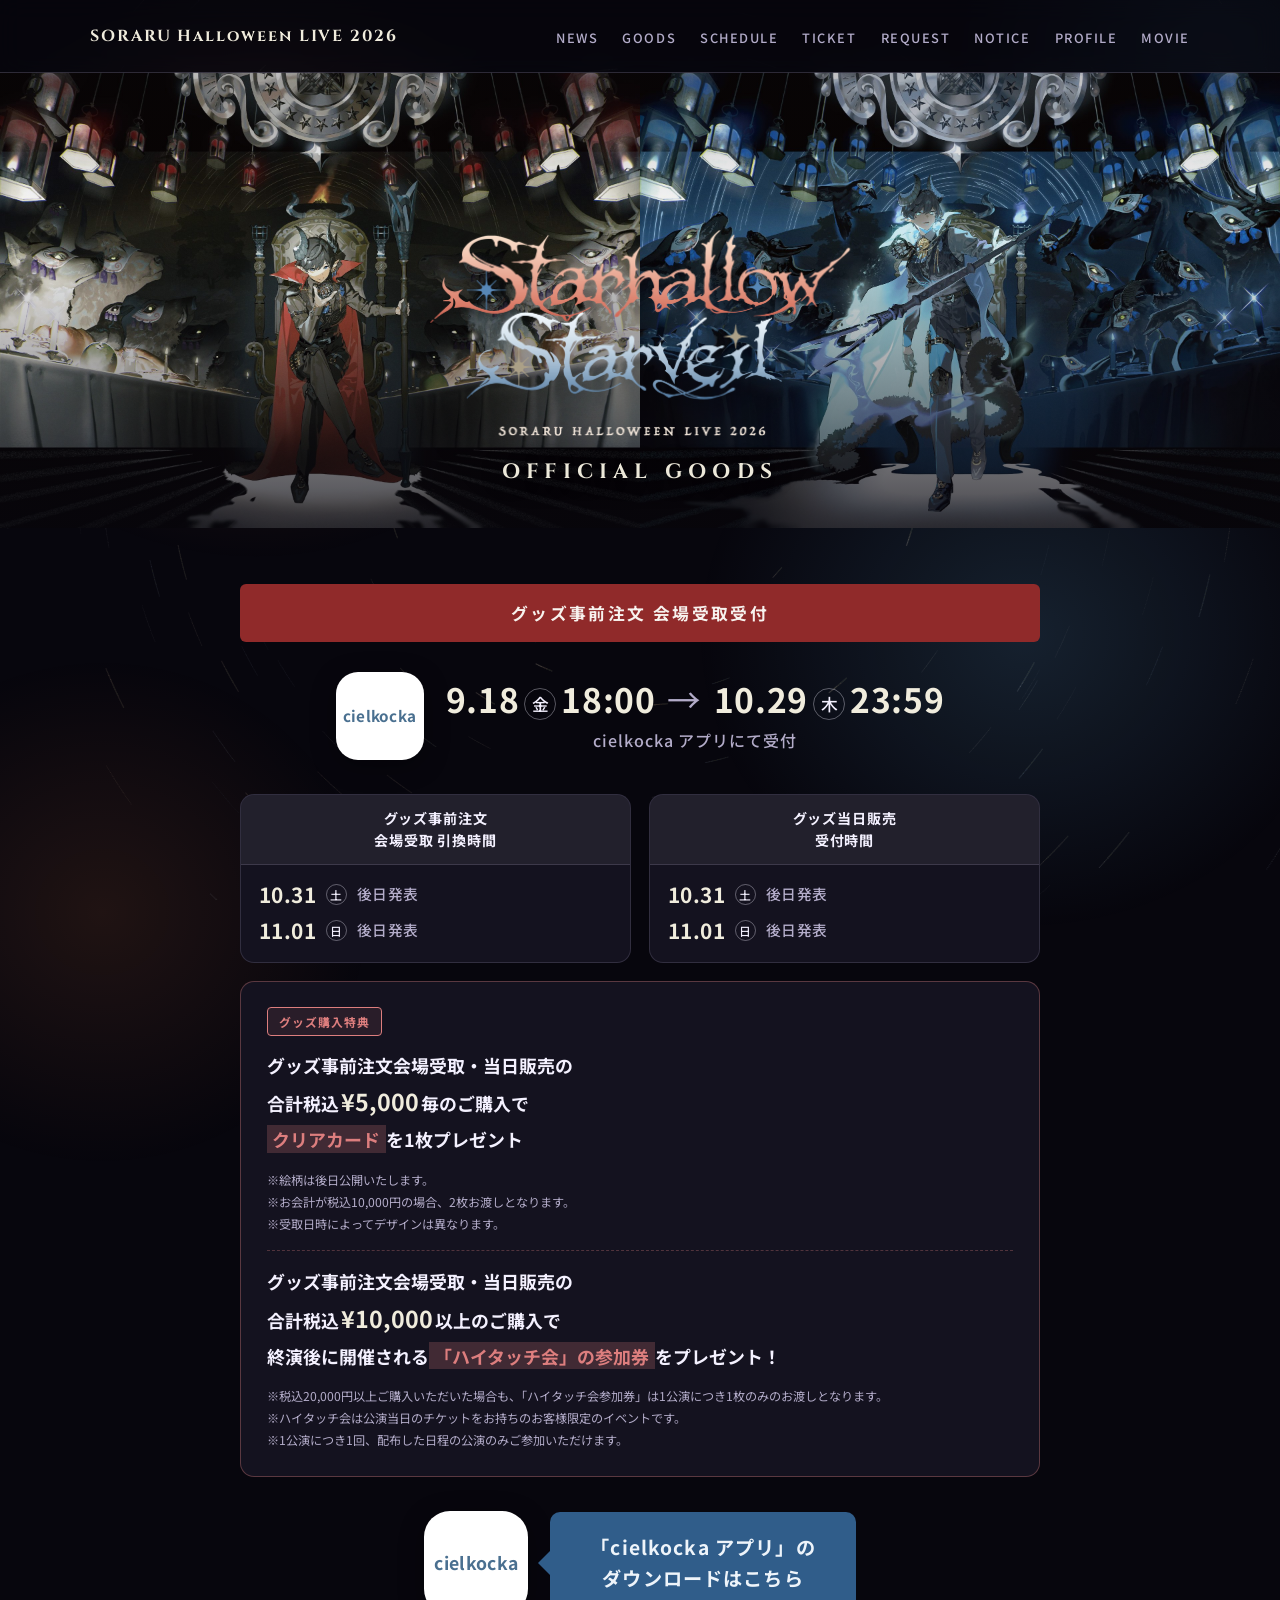
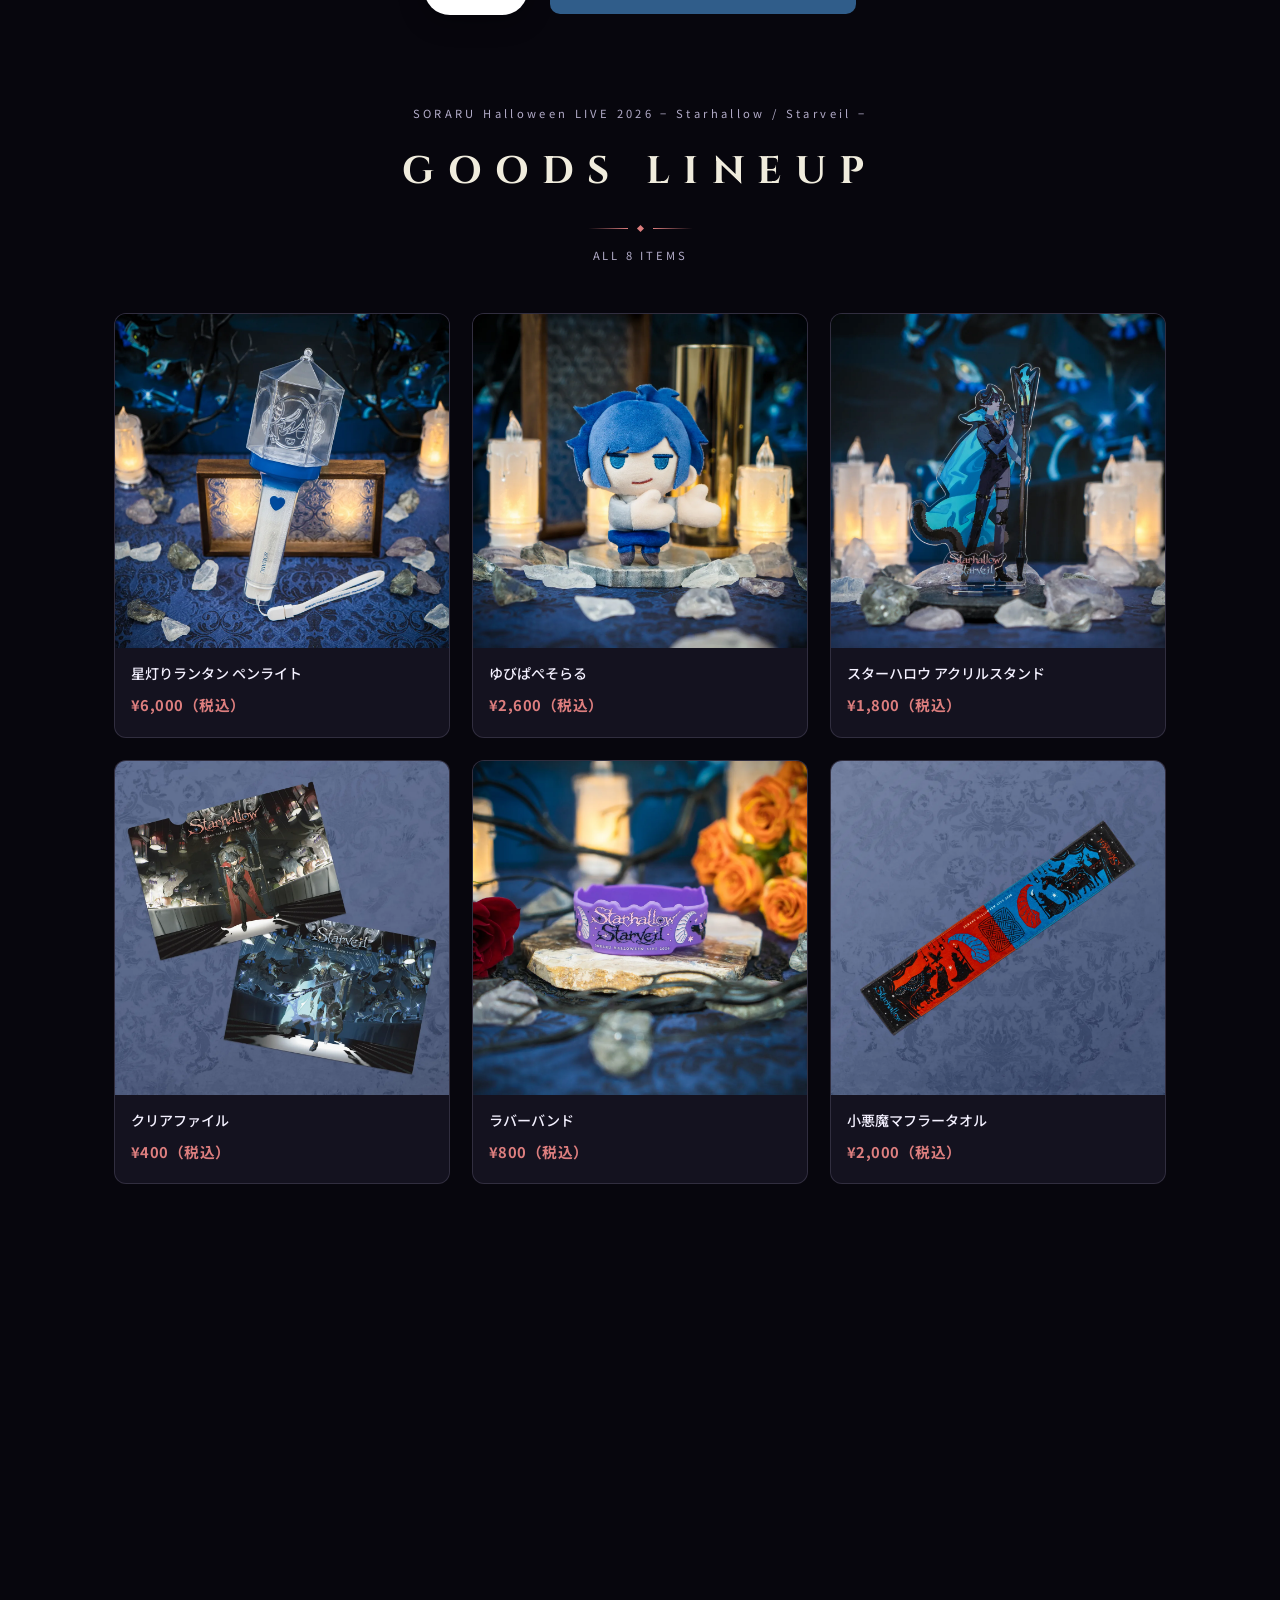
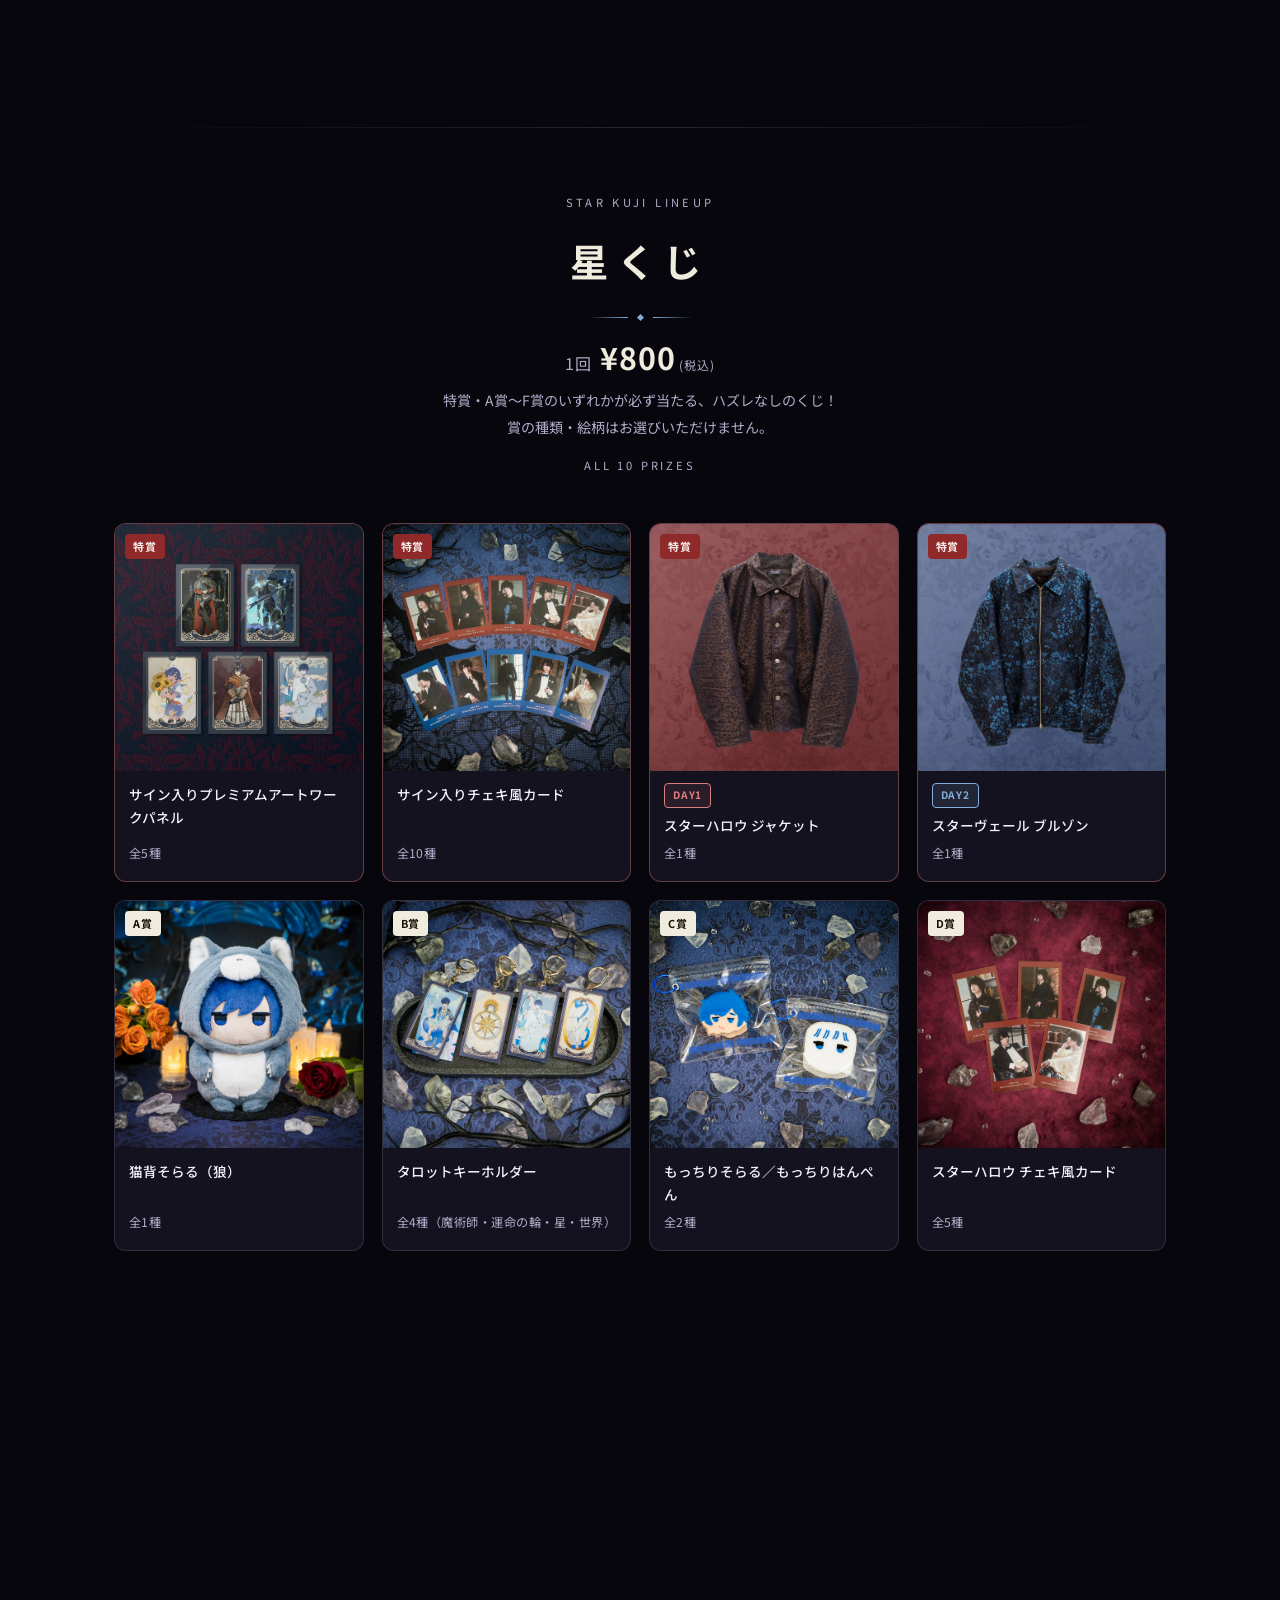
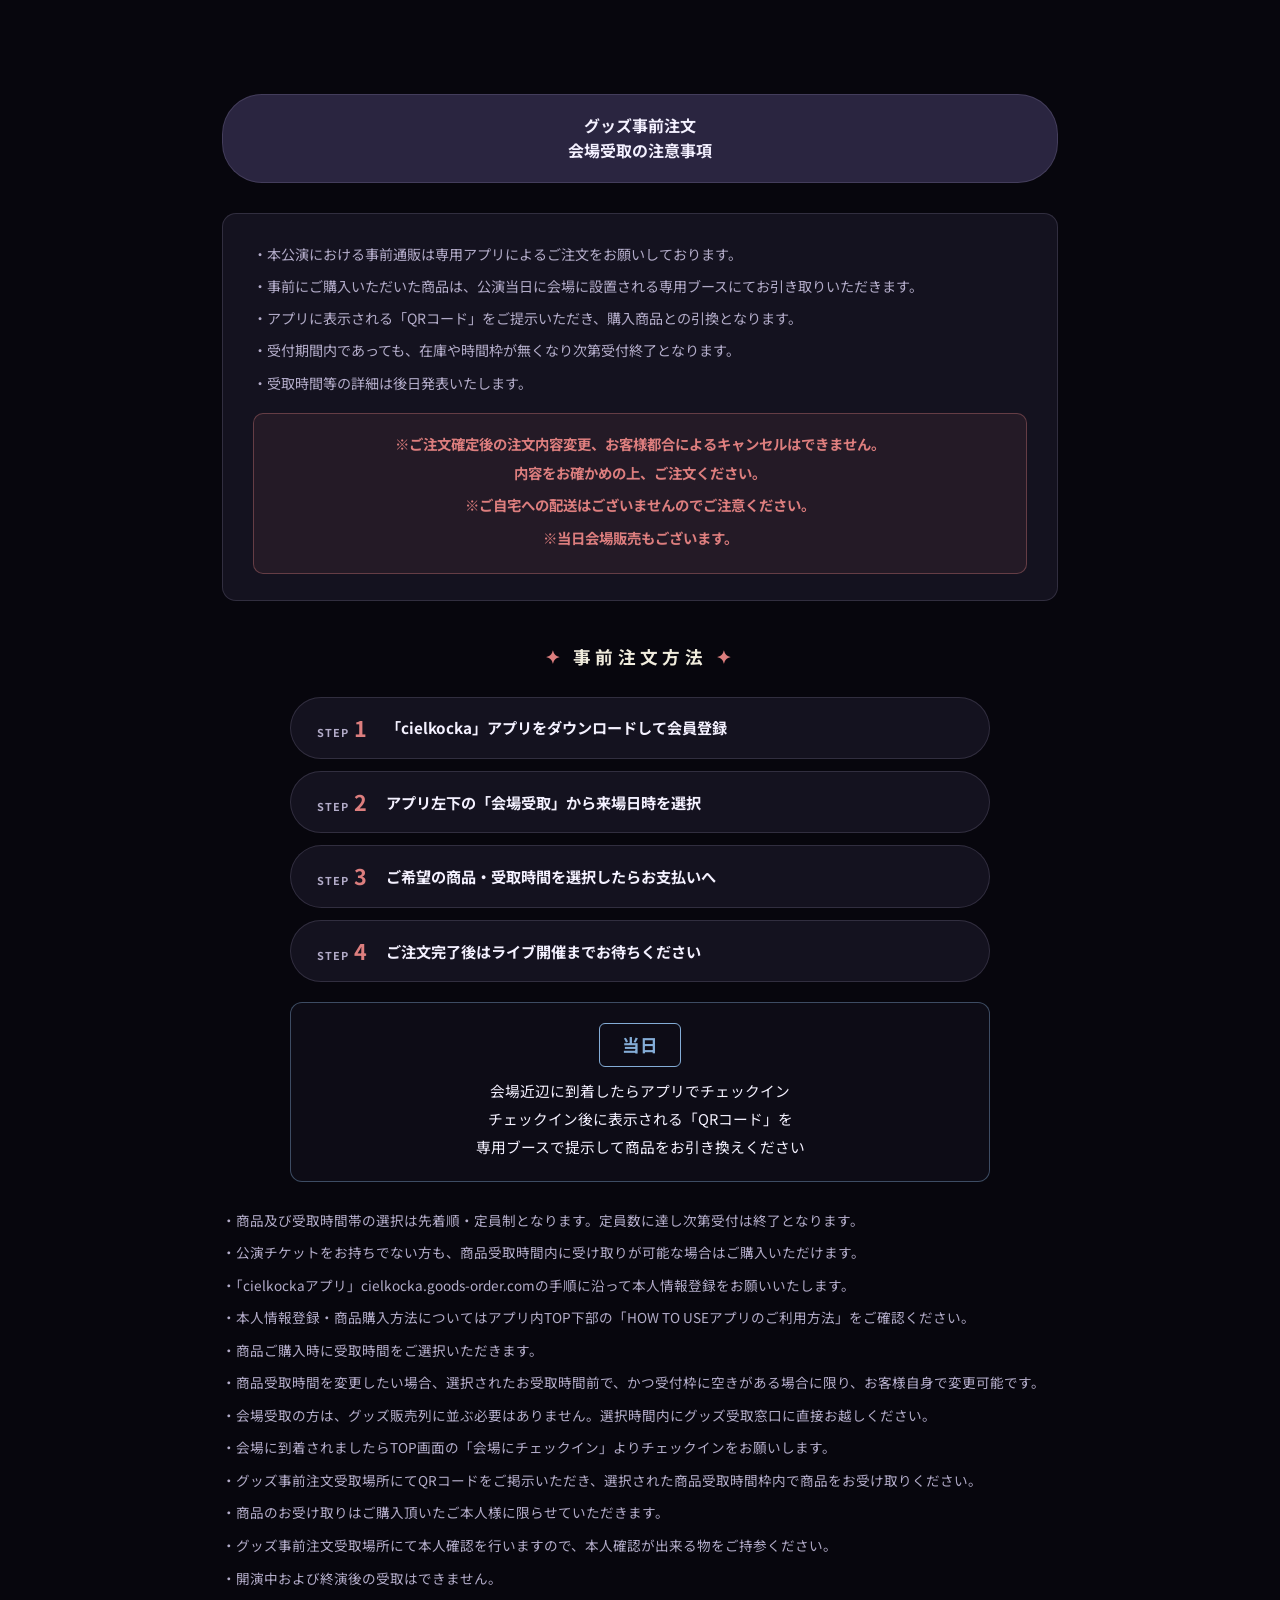
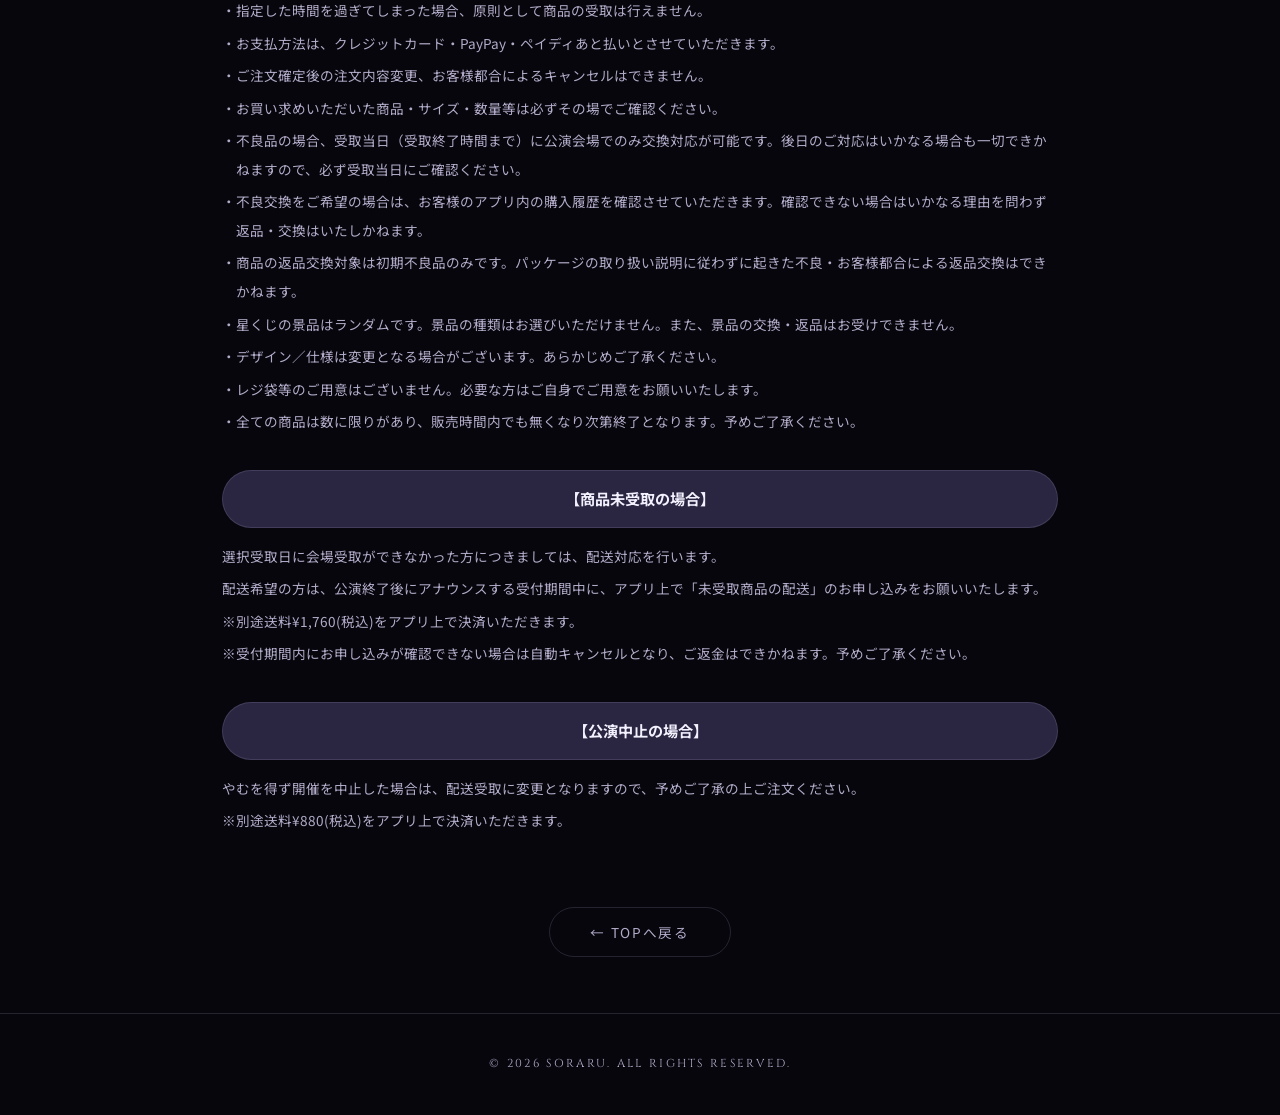
==== commit 81ed358e: "CSS 読み込みにバージョン番号を付与（キャッシュで旧CSSが残りレイアウト崩れするのを防止） Co-Authored-By: Claude Fable 5.1 <noreply@anthropic." ====
--- a/goods/index.html
+++ b/goods/index.html
@@ -19,7 +19,7 @@
 <link rel="preconnect" href="https://fonts.googleapis.com">
 <link rel="preconnect" href="https://fonts.gstatic.com" crossorigin>
 <link href="https://fonts.googleapis.com/css2?family=Cinzel:wght@500;700&family=Cormorant+Garamond:ital,wght@0,500;1,500&family=Noto+Sans+JP:wght@400;500;700;900&display=swap" rel="stylesheet">
-<link rel="stylesheet" href="../css/style.css">
+<link rel="stylesheet" href="../css/style.css?v=20260914b">
 <!-- グッズ情報解禁までは COMING SOON ゲート（パスワードでプレビュー可）。日時は js/reveal.js の goods と揃える -->
 <script>window.GATE_RELEASE_AT = '2026-09-14T18:00:00+09:00';</script>
 <script src="../js/gate.js"></script>
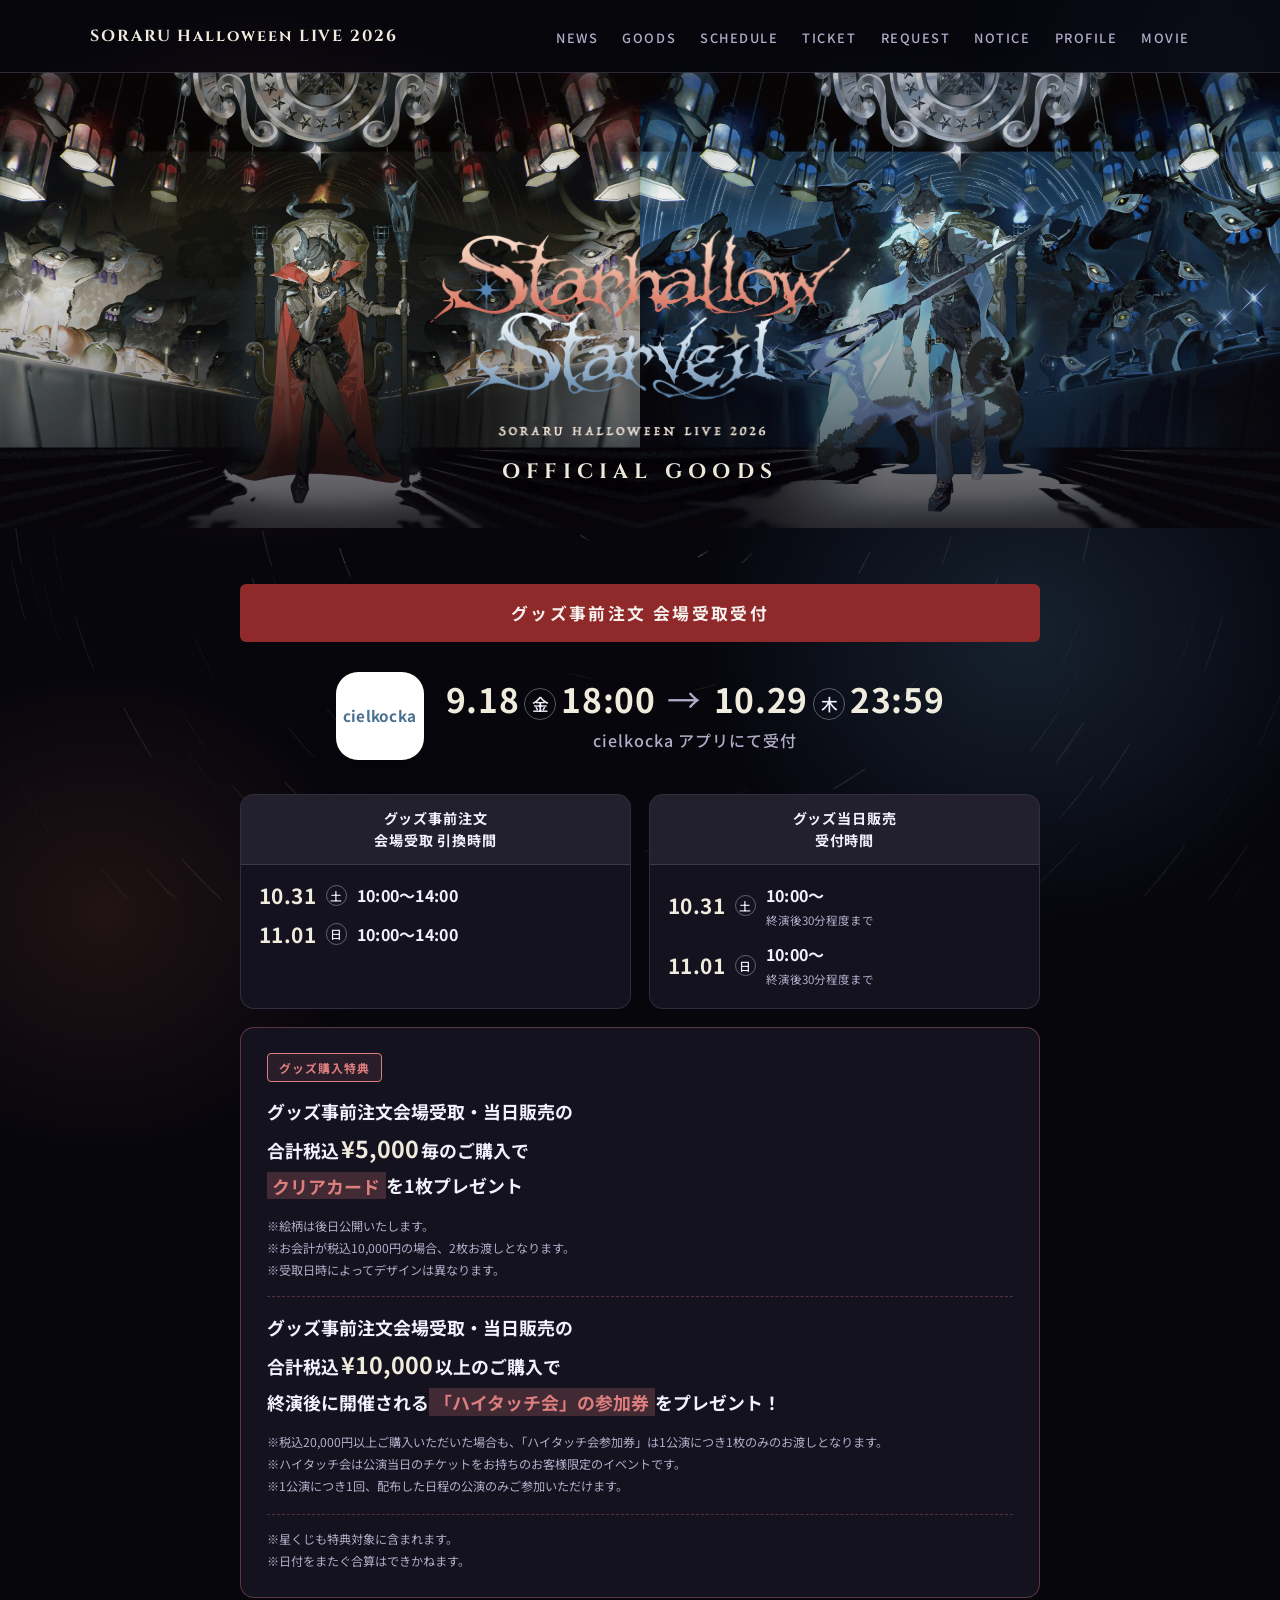
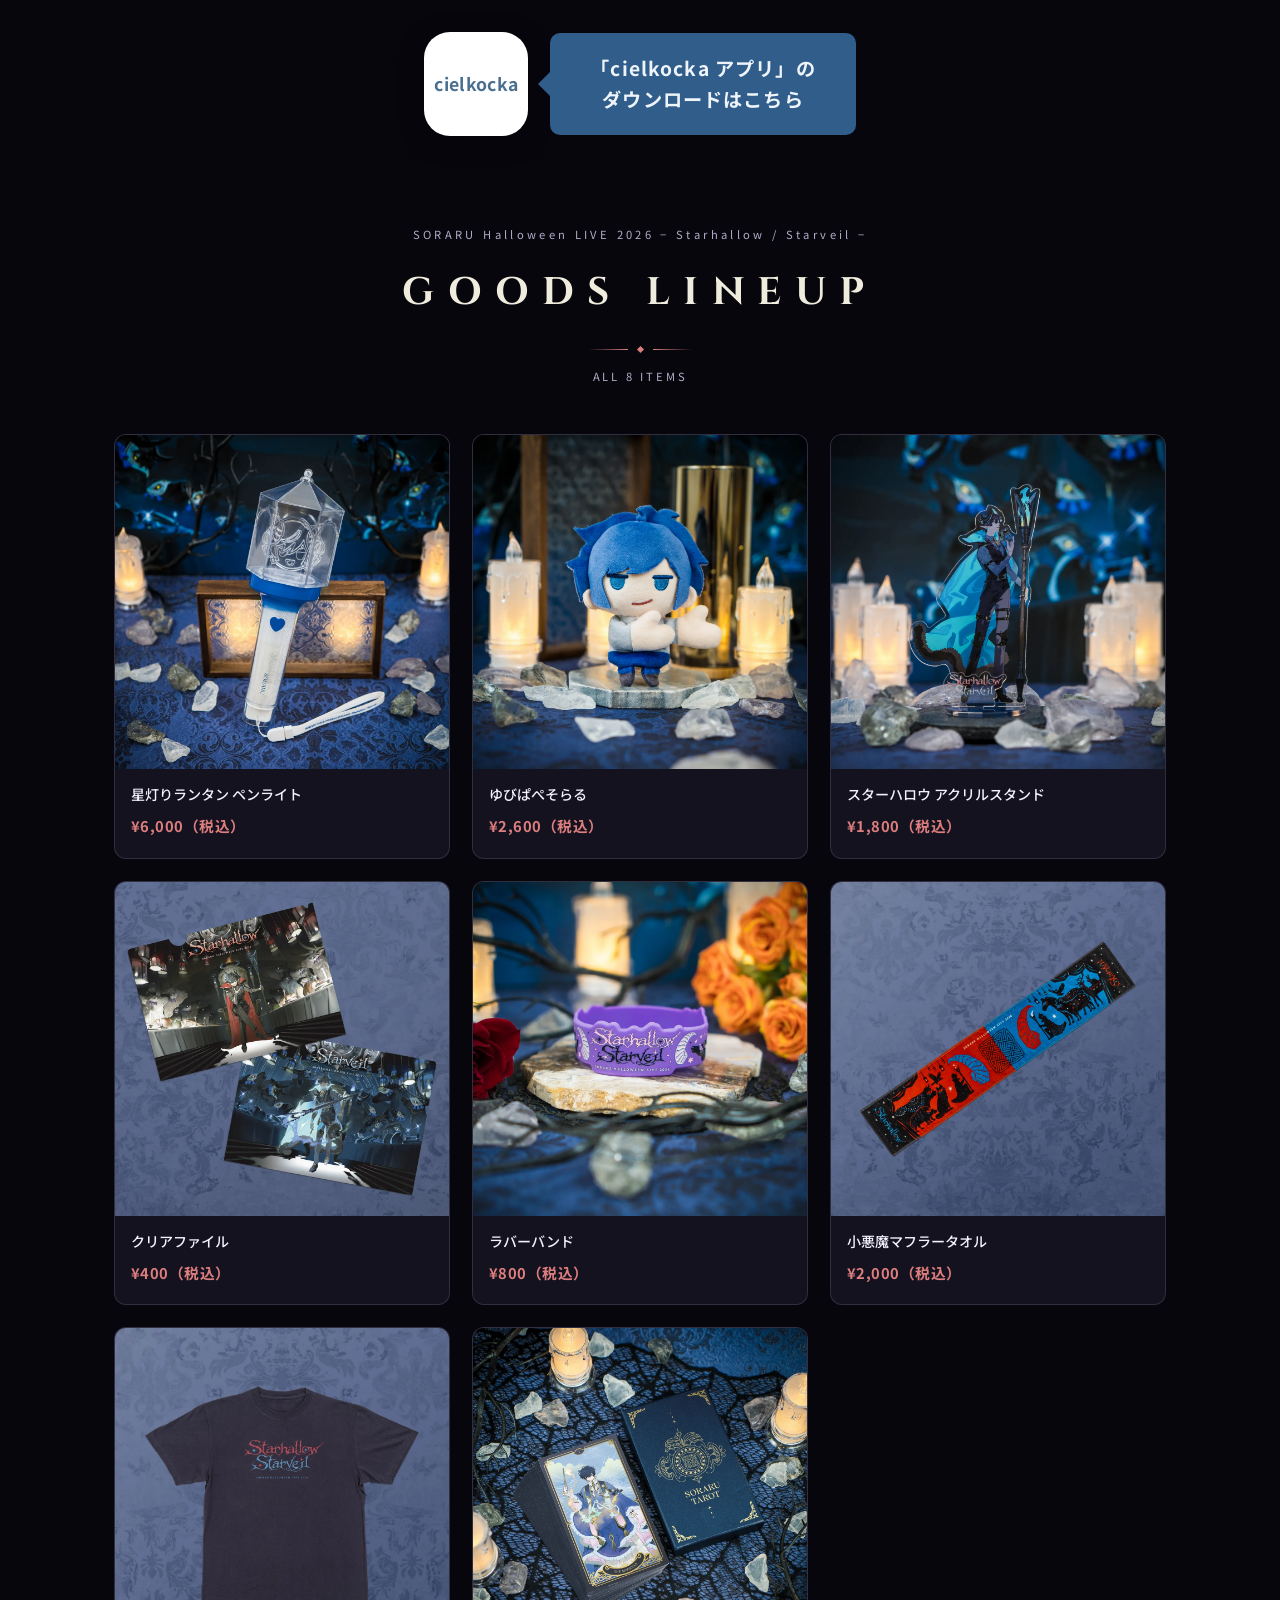
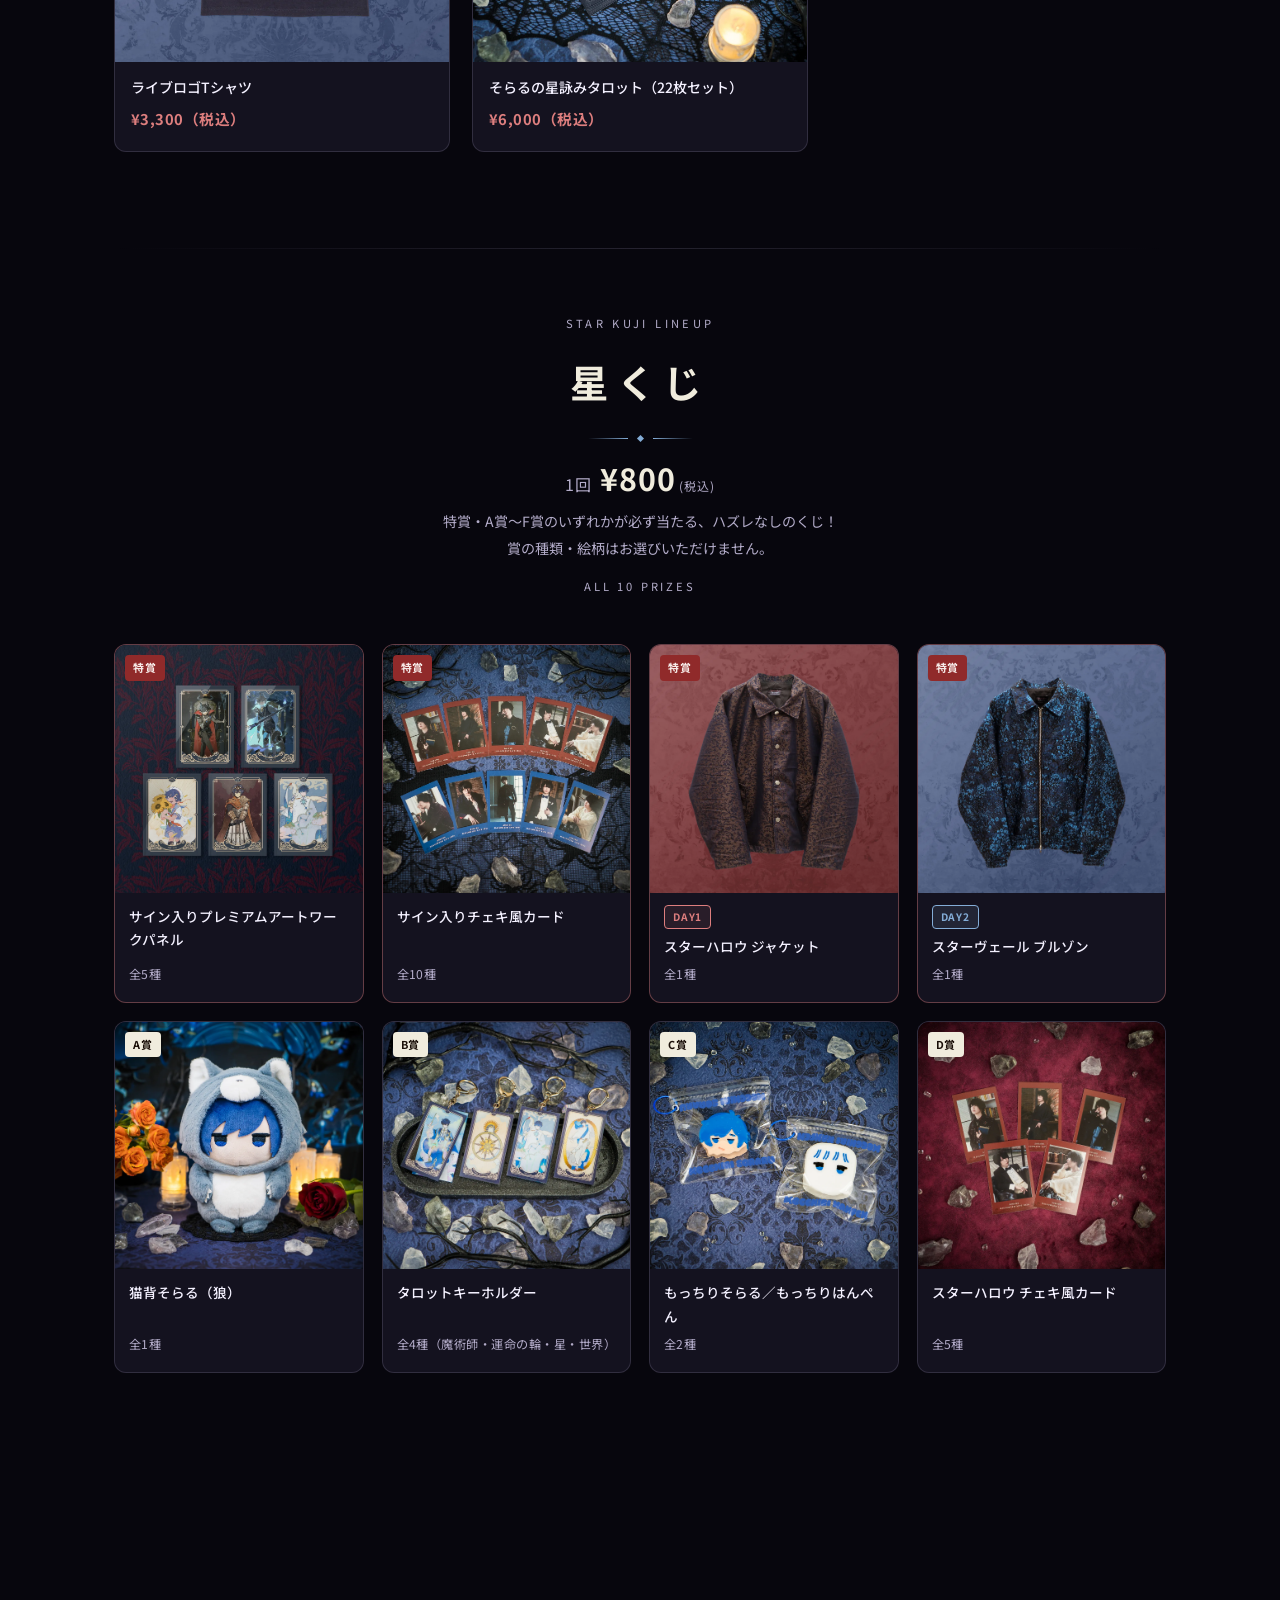
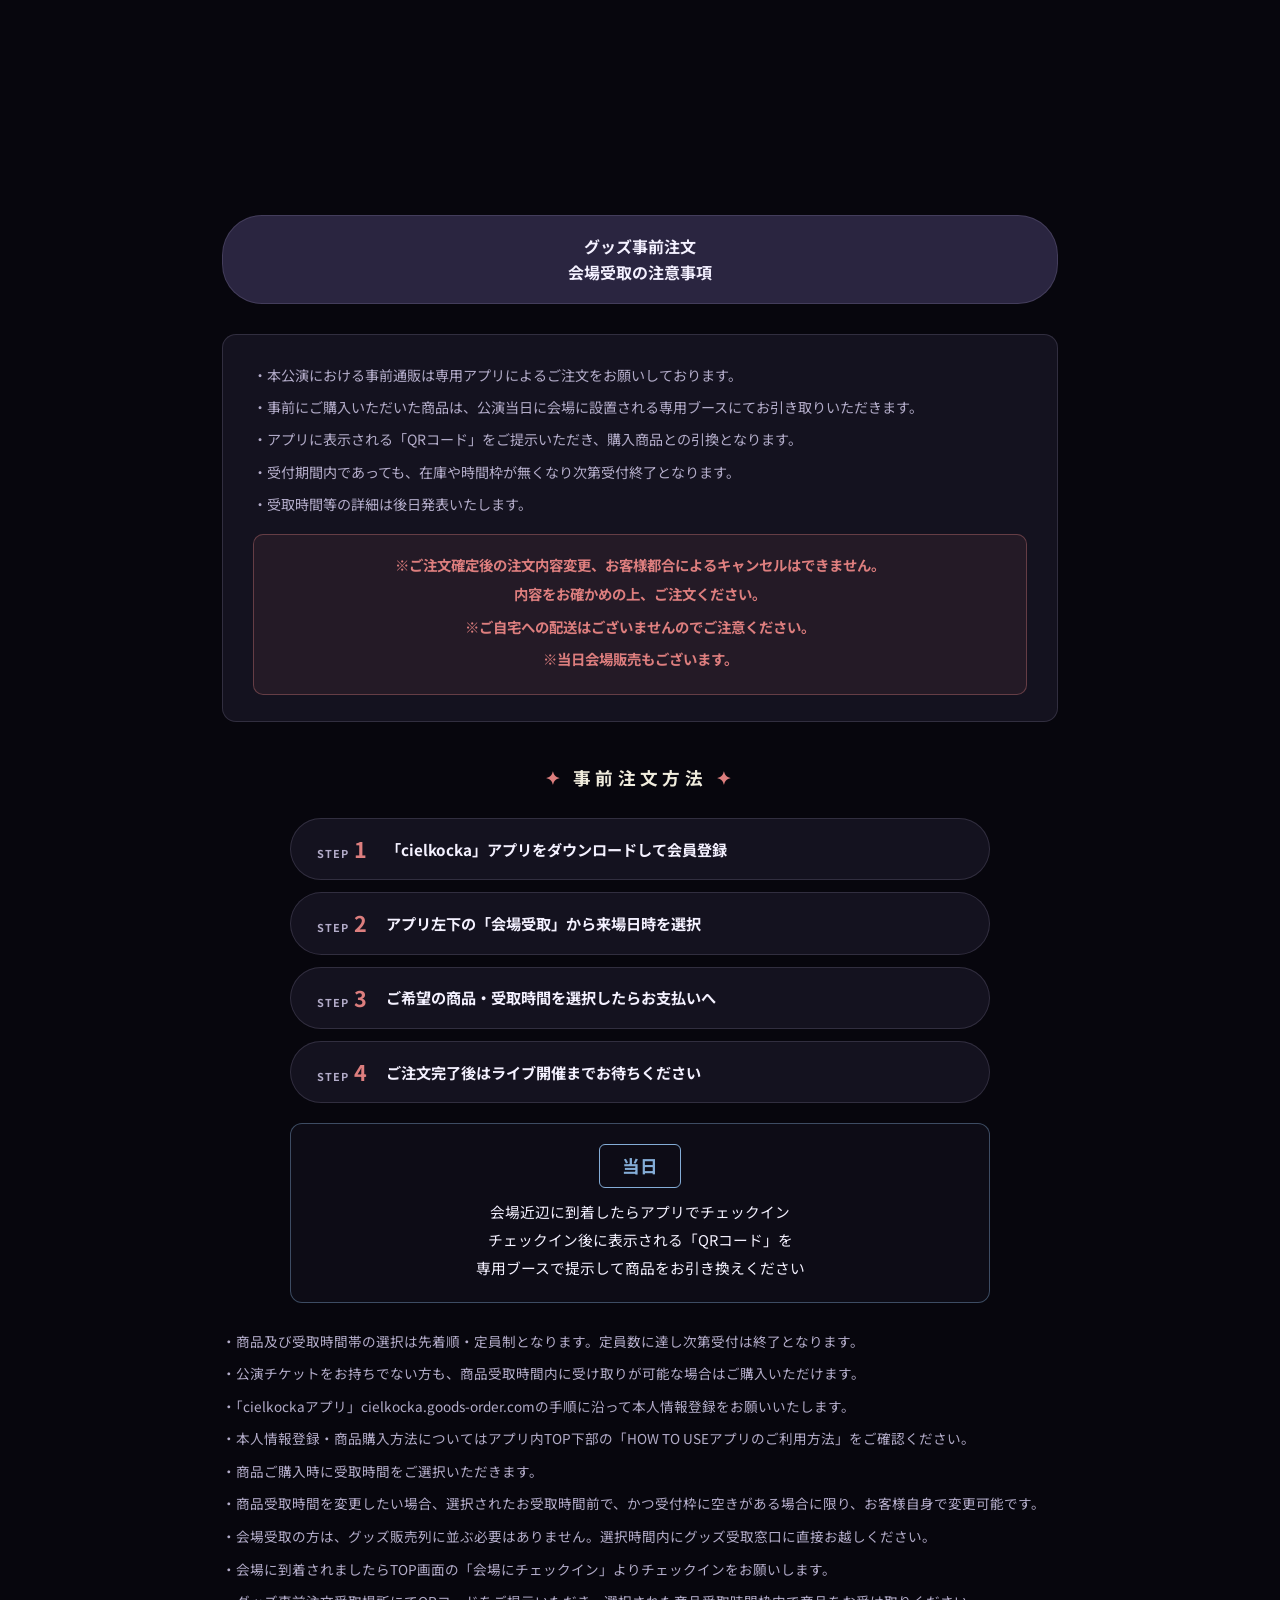
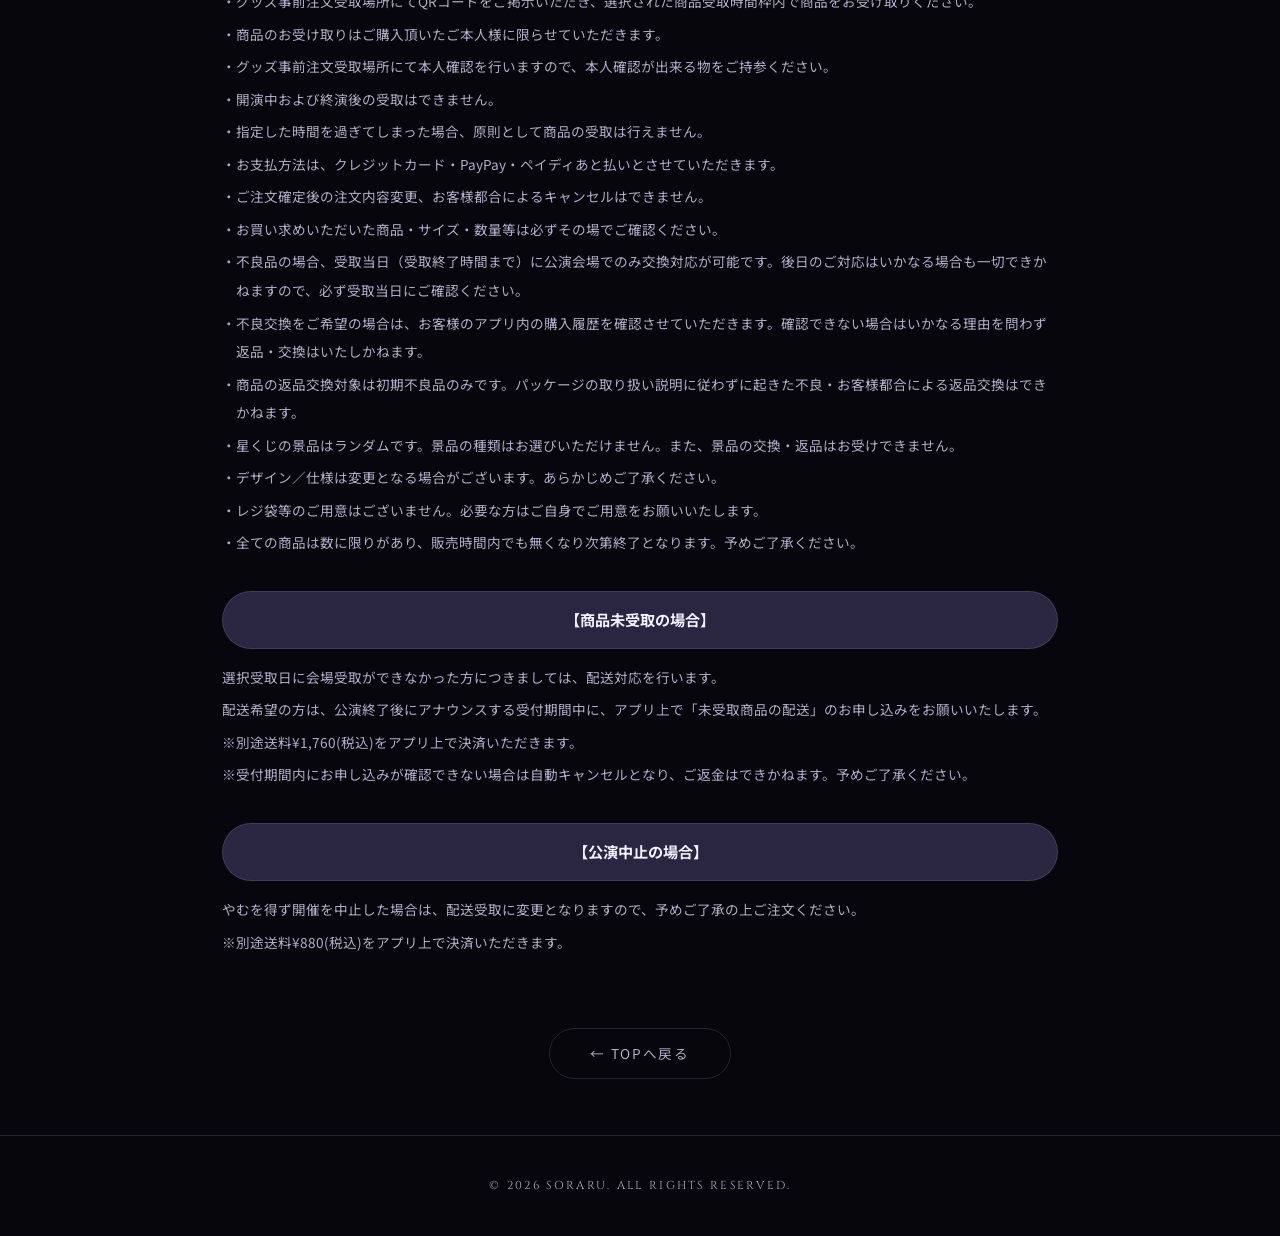
==== commit e2195f3c: "GOODS: 受取・当日販売時間を確定表示に、特典の共通注意事項を追記 - グッズ事前注文 会場受取 引換時間: 両日 10:00〜14:00 - グッズ当日販売 受付時間: 両日 10:00〜終演後" ====
--- a/goods/index.html
+++ b/goods/index.html
@@ -123,6 +123,7 @@
 .bonus__inner { flex: 1; }
 .bonus__head--sub { margin-top: .9rem; padding-top: .9rem; border-top: 1px dashed rgba(var(--gold-rgb),.3); }
 .bonus__note { margin-top: .9rem; font-size: .76rem; color: var(--text-dim); line-height: 1.8; }
+.bonus__note--common { margin-top: 1rem; padding-top: .9rem; border-top: 1px dashed rgba(var(--gold-rgb),.3); }  /* 特典共通の注意事項 */
 
 .appbtn {
   display: flex; align-items: center; justify-content: center; gap: 22px; flex-wrap: wrap;
@@ -426,7 +427,7 @@
   <!--
     ▼ 受付期間が決まったら .preorder__date を以下の形式に差し替え（is-soon を外す）:
       <p class="preorder__date"><span class="preorder__from">10.10<span class="day">土</span>18:00</span><span class="arrow">→</span><span class="preorder__to">10.25<span class="day">日</span>23:59</span></p>
-    ▼ 受取時間・当日販売時間が決まったら .sched__tbd を .sched__time に差し替え:
+    ▼ 受取時間・当日販売時間（決定済み）。未定に戻す場合は .sched__time を <span class="sched__tbd">後日発表</span> に:
       <span class="sched__time">13:00〜17:00</span>
       <span class="sched__time">13:00〜<small>終演後30分程度まで</small></span>
   -->
@@ -446,15 +447,15 @@
         <div class="sched__col">
           <div class="sched__head">グッズ事前注文<br>会場受取 引換時間</div>
           <div class="sched__body">
-            <div class="sched__row"><span class="sched__date">10.31</span><span class="sched__day sched__day--sat">土</span><span class="sched__tbd">後日発表</span></div>
-            <div class="sched__row"><span class="sched__date">11.01</span><span class="sched__day sched__day--sun">日</span><span class="sched__tbd">後日発表</span></div>
+            <div class="sched__row"><span class="sched__date">10.31</span><span class="sched__day sched__day--sat">土</span><span class="sched__time">10:00〜14:00</span></div>
+            <div class="sched__row"><span class="sched__date">11.01</span><span class="sched__day sched__day--sun">日</span><span class="sched__time">10:00〜14:00</span></div>
           </div>
         </div>
         <div class="sched__col sched__col--venue">
           <div class="sched__head">グッズ当日販売<br>受付時間</div>
           <div class="sched__body">
-            <div class="sched__row"><span class="sched__date">10.31</span><span class="sched__day sched__day--sat">土</span><span class="sched__tbd">後日発表</span></div>
-            <div class="sched__row"><span class="sched__date">11.01</span><span class="sched__day sched__day--sun">日</span><span class="sched__tbd">後日発表</span></div>
+            <div class="sched__row"><span class="sched__date">10.31</span><span class="sched__day sched__day--sat">土</span><span class="sched__time">10:00〜<small>終演後30分程度まで</small></span></div>
+            <div class="sched__row"><span class="sched__date">11.01</span><span class="sched__day sched__day--sun">日</span><span class="sched__time">10:00〜<small>終演後30分程度まで</small></span></div>
           </div>
         </div>
       </div>
@@ -468,6 +469,8 @@
 
           <p class="bonus__head bonus__head--sub"><span class="nw">グッズ事前注文会場受取・</span><span class="nw">当日販売の</span><br><span class="nw">合計税込<span class="yen">¥10,000</span>以上の</span><span class="nw">ご購入で</span><br><span class="nw">終演後に開催される</span><mark>「ハイタッチ会」の参加券</mark><span class="nw">をプレゼント！</span></p>
           <p class="bonus__note">※税込20,000円以上ご購入いただいた場合も、「ハイタッチ会参加券」は1公演につき1枚のみのお渡しとなります。<br>※ハイタッチ会は公演当日のチケットをお持ちのお客様限定のイベントです。<br>※1公演につき1回、配布した日程の公演のみご参加いただけます。</p>
+
+          <p class="bonus__note bonus__note--common">※星くじも特典対象に含まれます。<br>※日付をまたぐ合算はできかねます。</p>
         </div>
       </div>
 
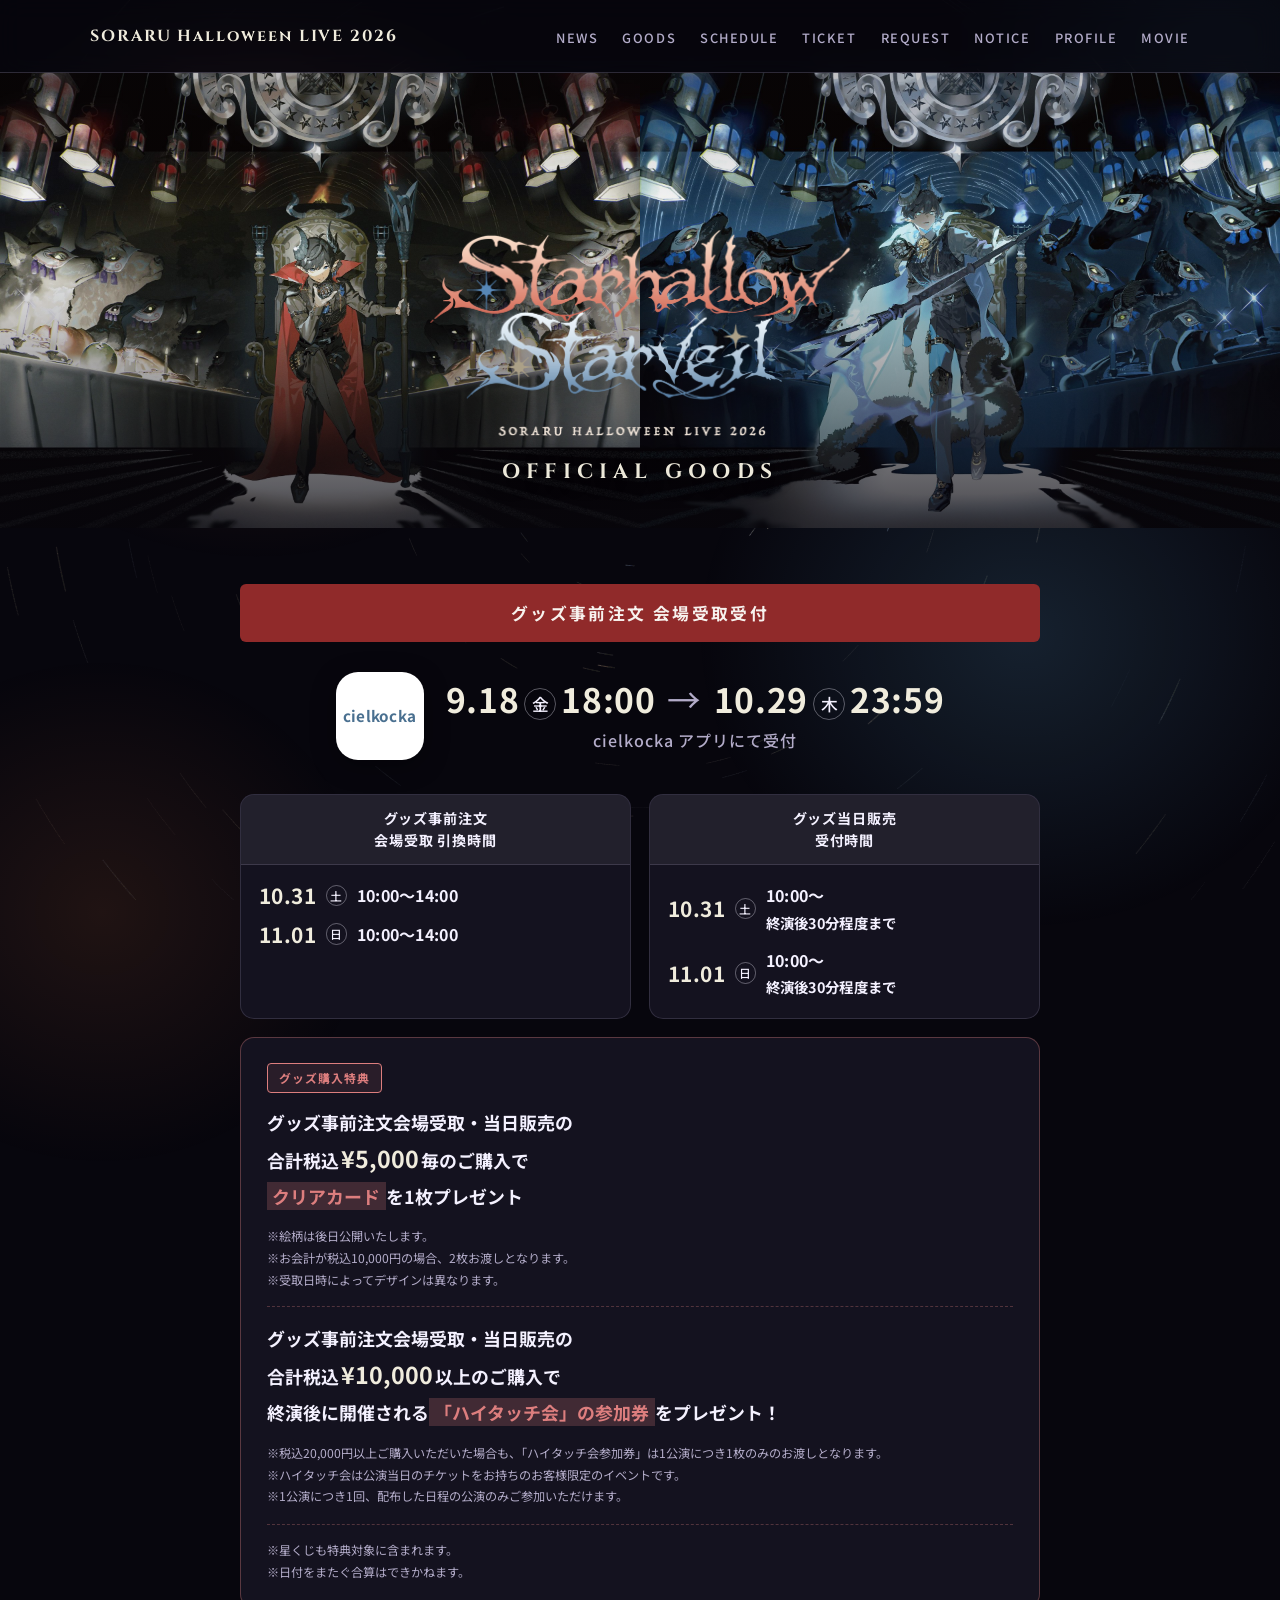
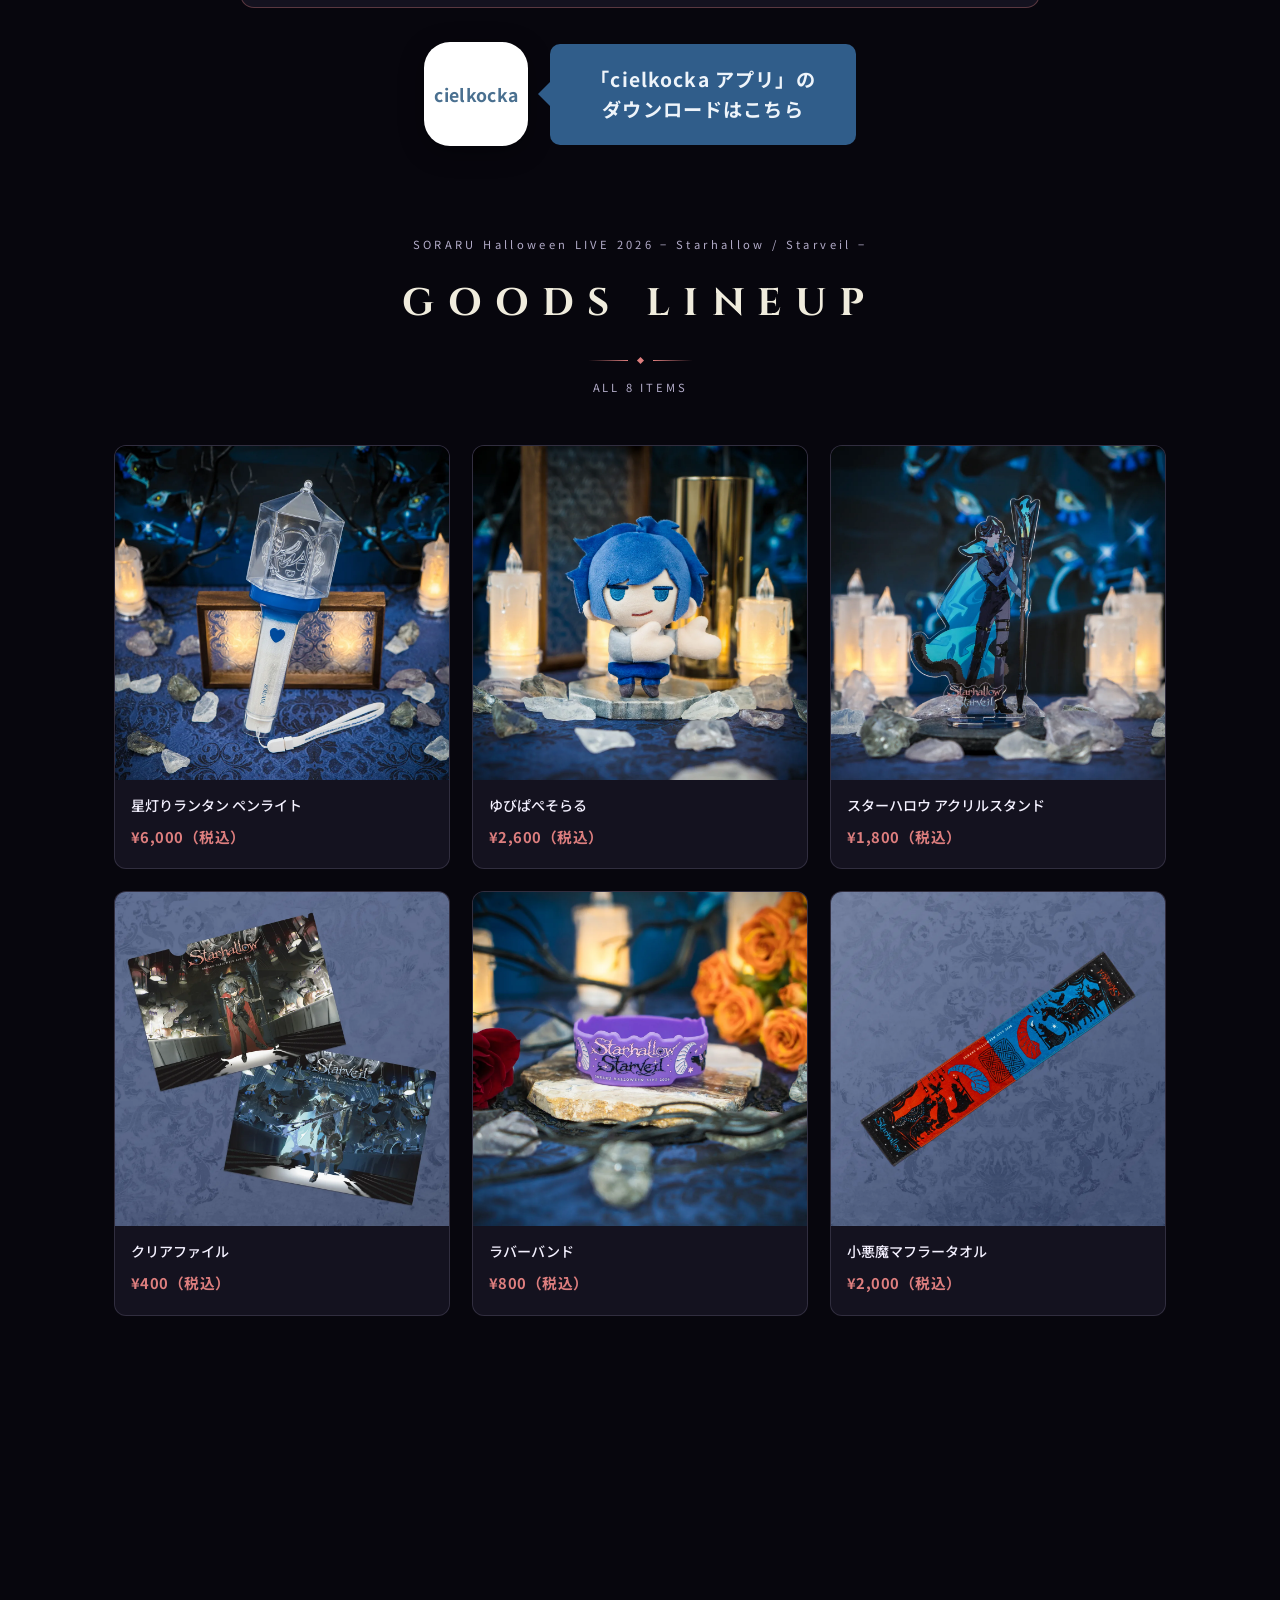
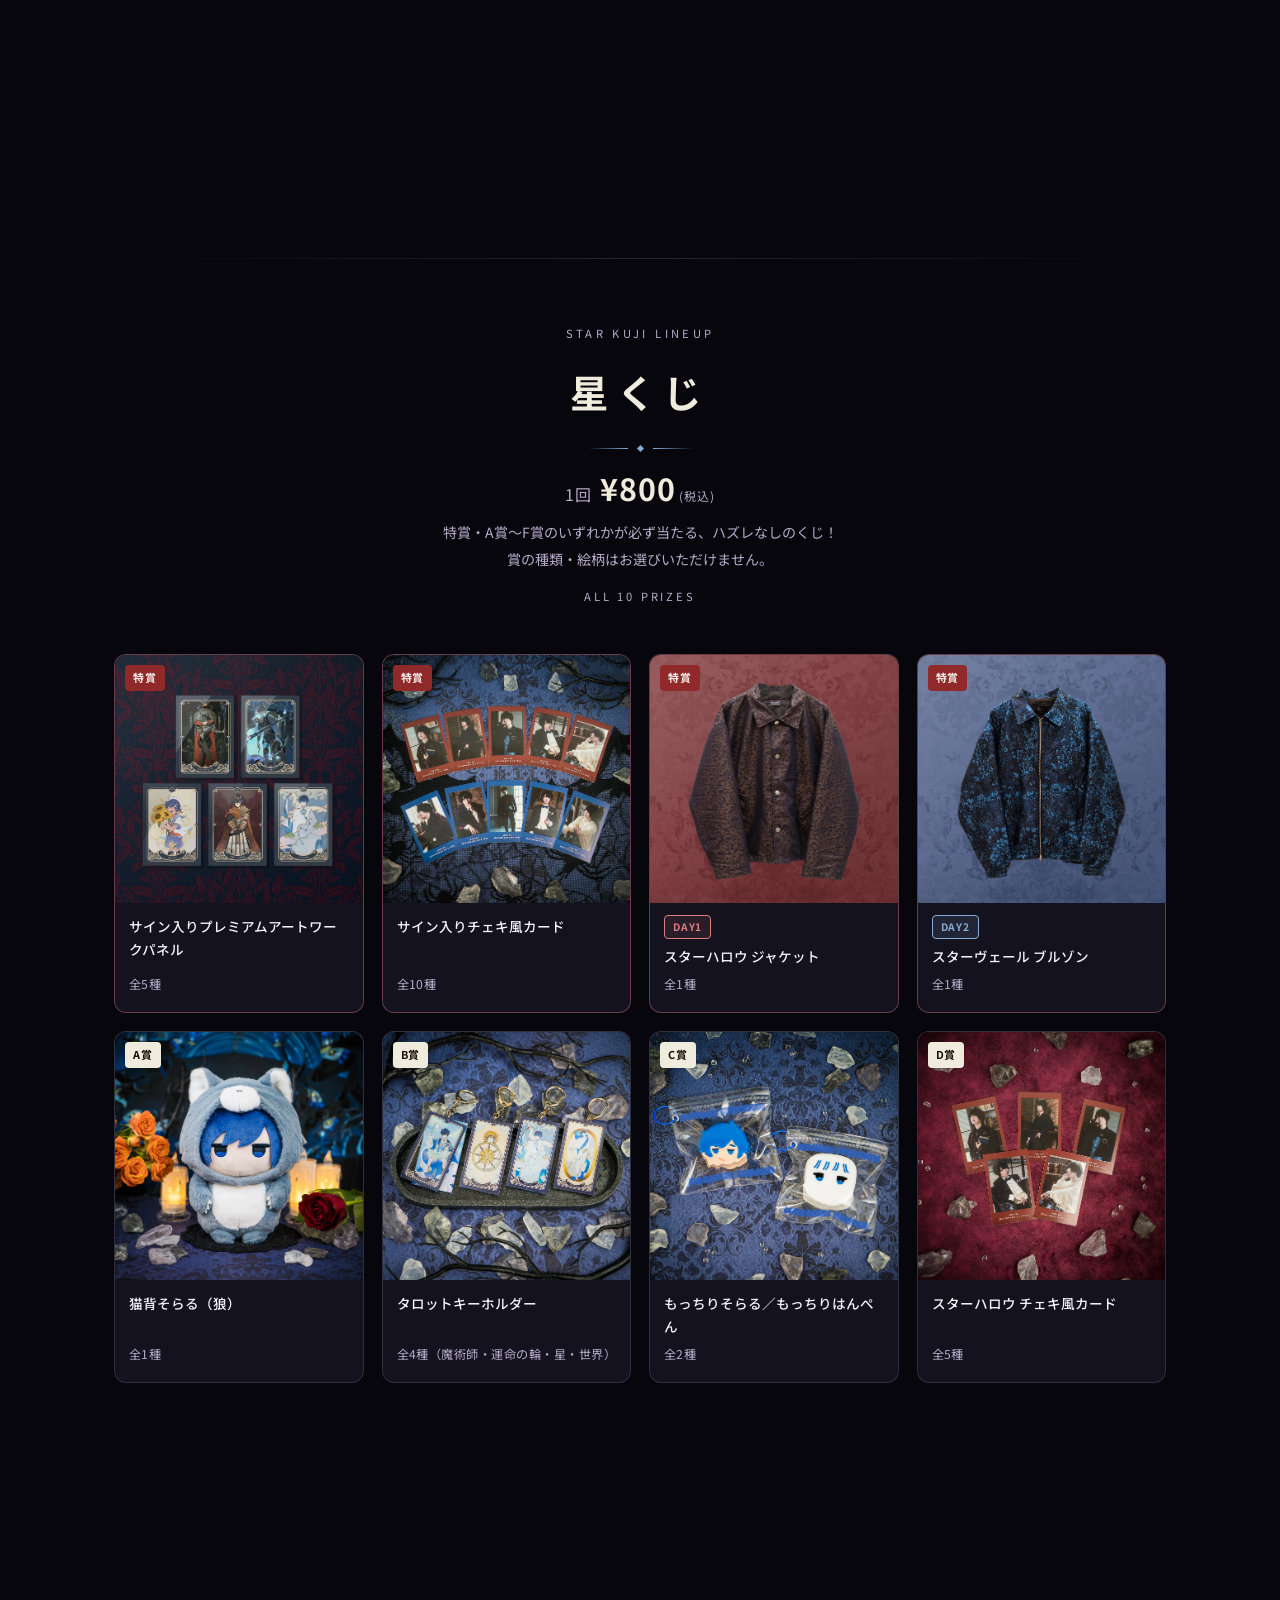
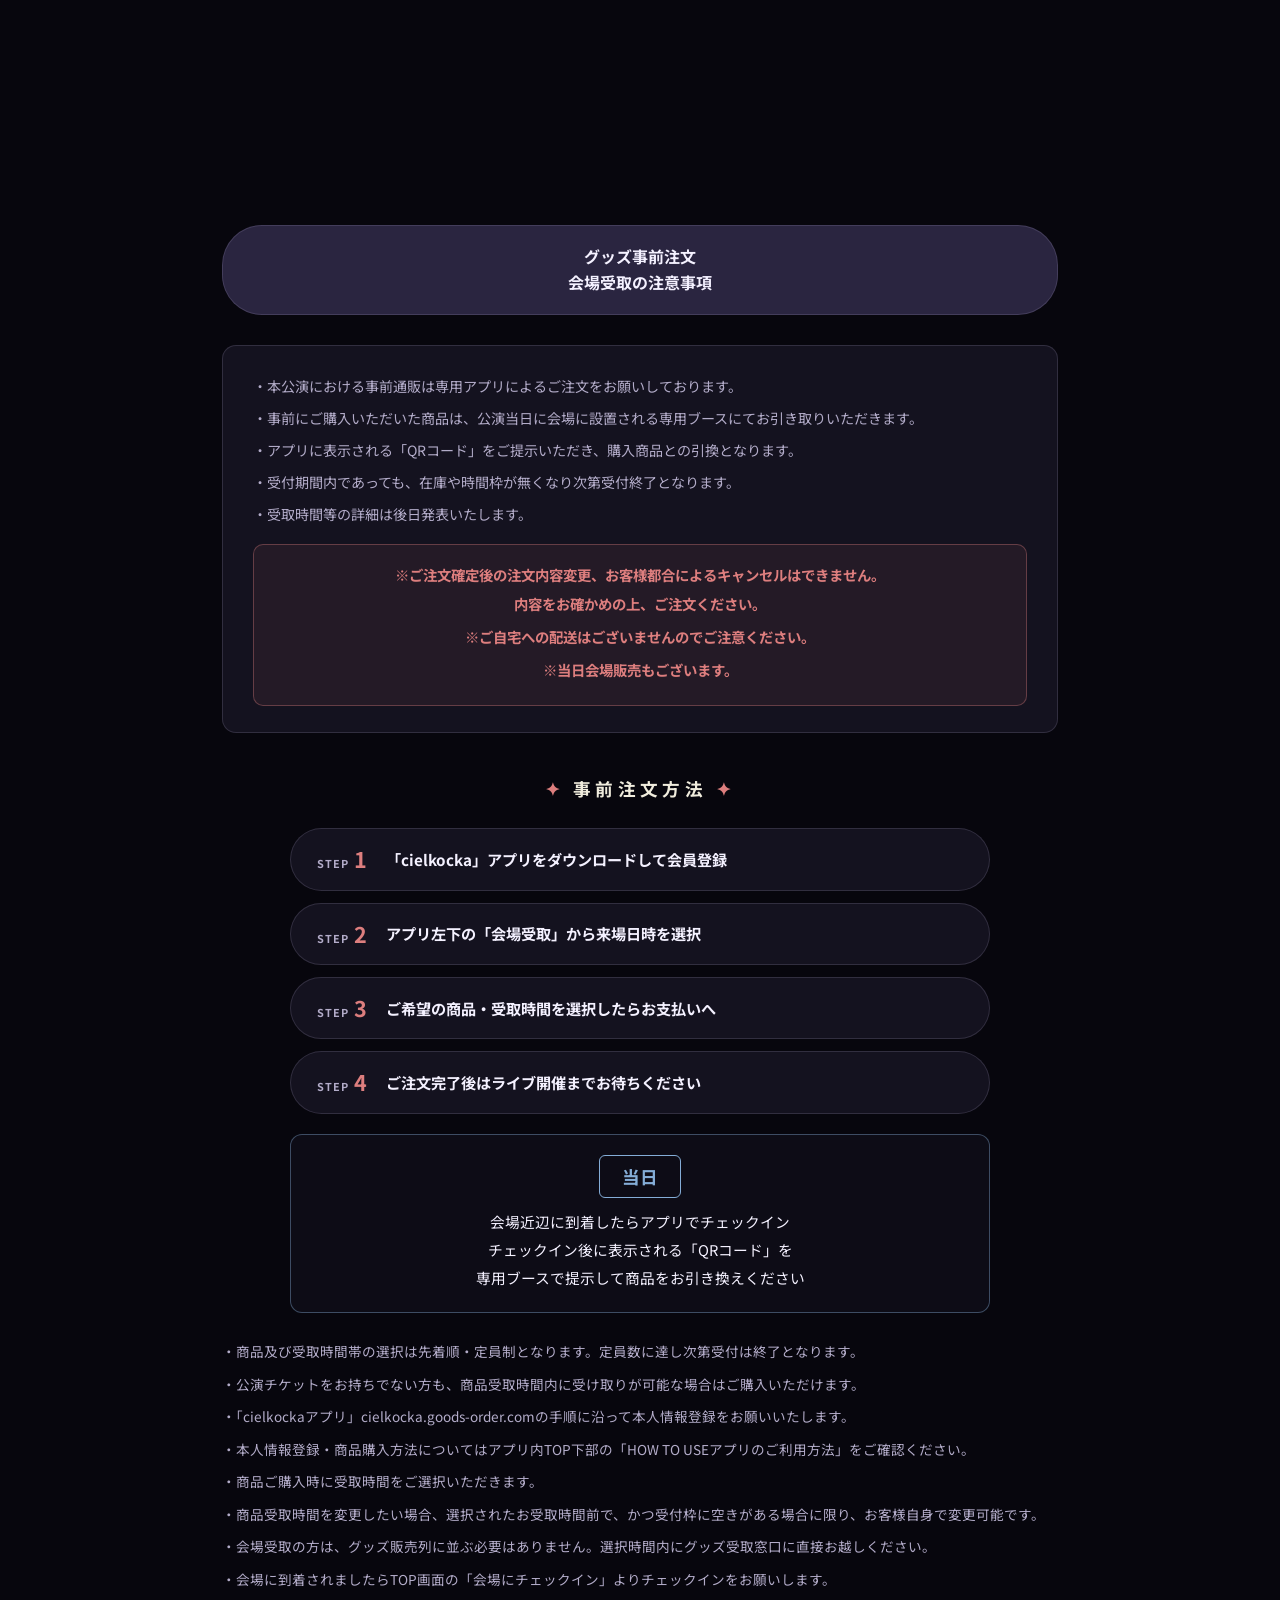
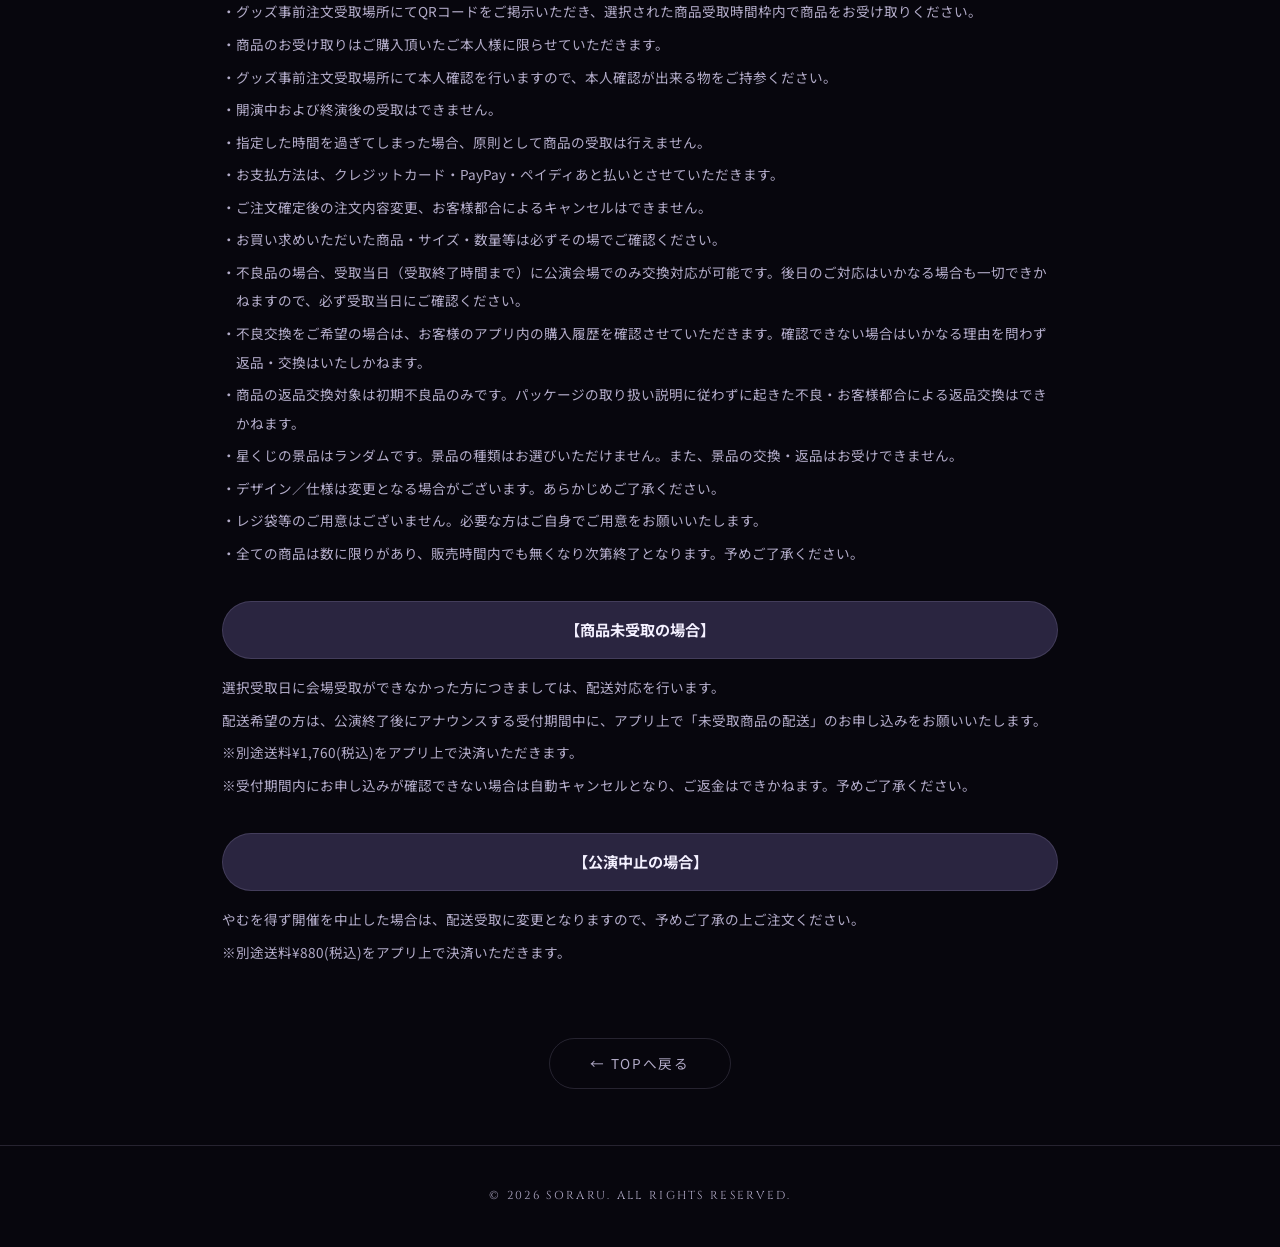
==== commit bad50f24: "GOODS: 当日販売時間の2行目「終演後30分程度まで」を1行目と同じ太さに .sched__time small を 400/.72rem/淡色 → 700/.9rem/本文色 に。 2行目は d" ====
--- a/goods/index.html
+++ b/goods/index.html
@@ -108,7 +108,7 @@
 .sched__date { font-weight: 700; font-size: 1.3rem; letter-spacing: .02em; color: #f0ecdd; line-height: 1; }
 .sched__day { display: inline-block; width: 1.8em; height: 1.8em; line-height: 1.7em; text-align: center; border-radius: 50%; font-size: .74rem; font-weight: 500; border: 1px solid rgba(244,241,255,.35); color: var(--text); }
 .sched__time { font-weight: 700; font-size: 1rem; letter-spacing: .02em; }
-.sched__time small { display: block; font-weight: 400; font-size: .72rem; color: var(--text-dim); letter-spacing: 0; }
+.sched__time small { display: block; font-weight: 700; font-size: .9rem; color: var(--text); letter-spacing: .02em; white-space: nowrap; }  /* 2行目（終演後30分程度まで）。1行目と同じ太さ、句の途中で折らない */
 .sched__tbd { font-weight: 500; font-size: .92rem; letter-spacing: .04em; color: var(--text-dim); }
 
 .bonus {
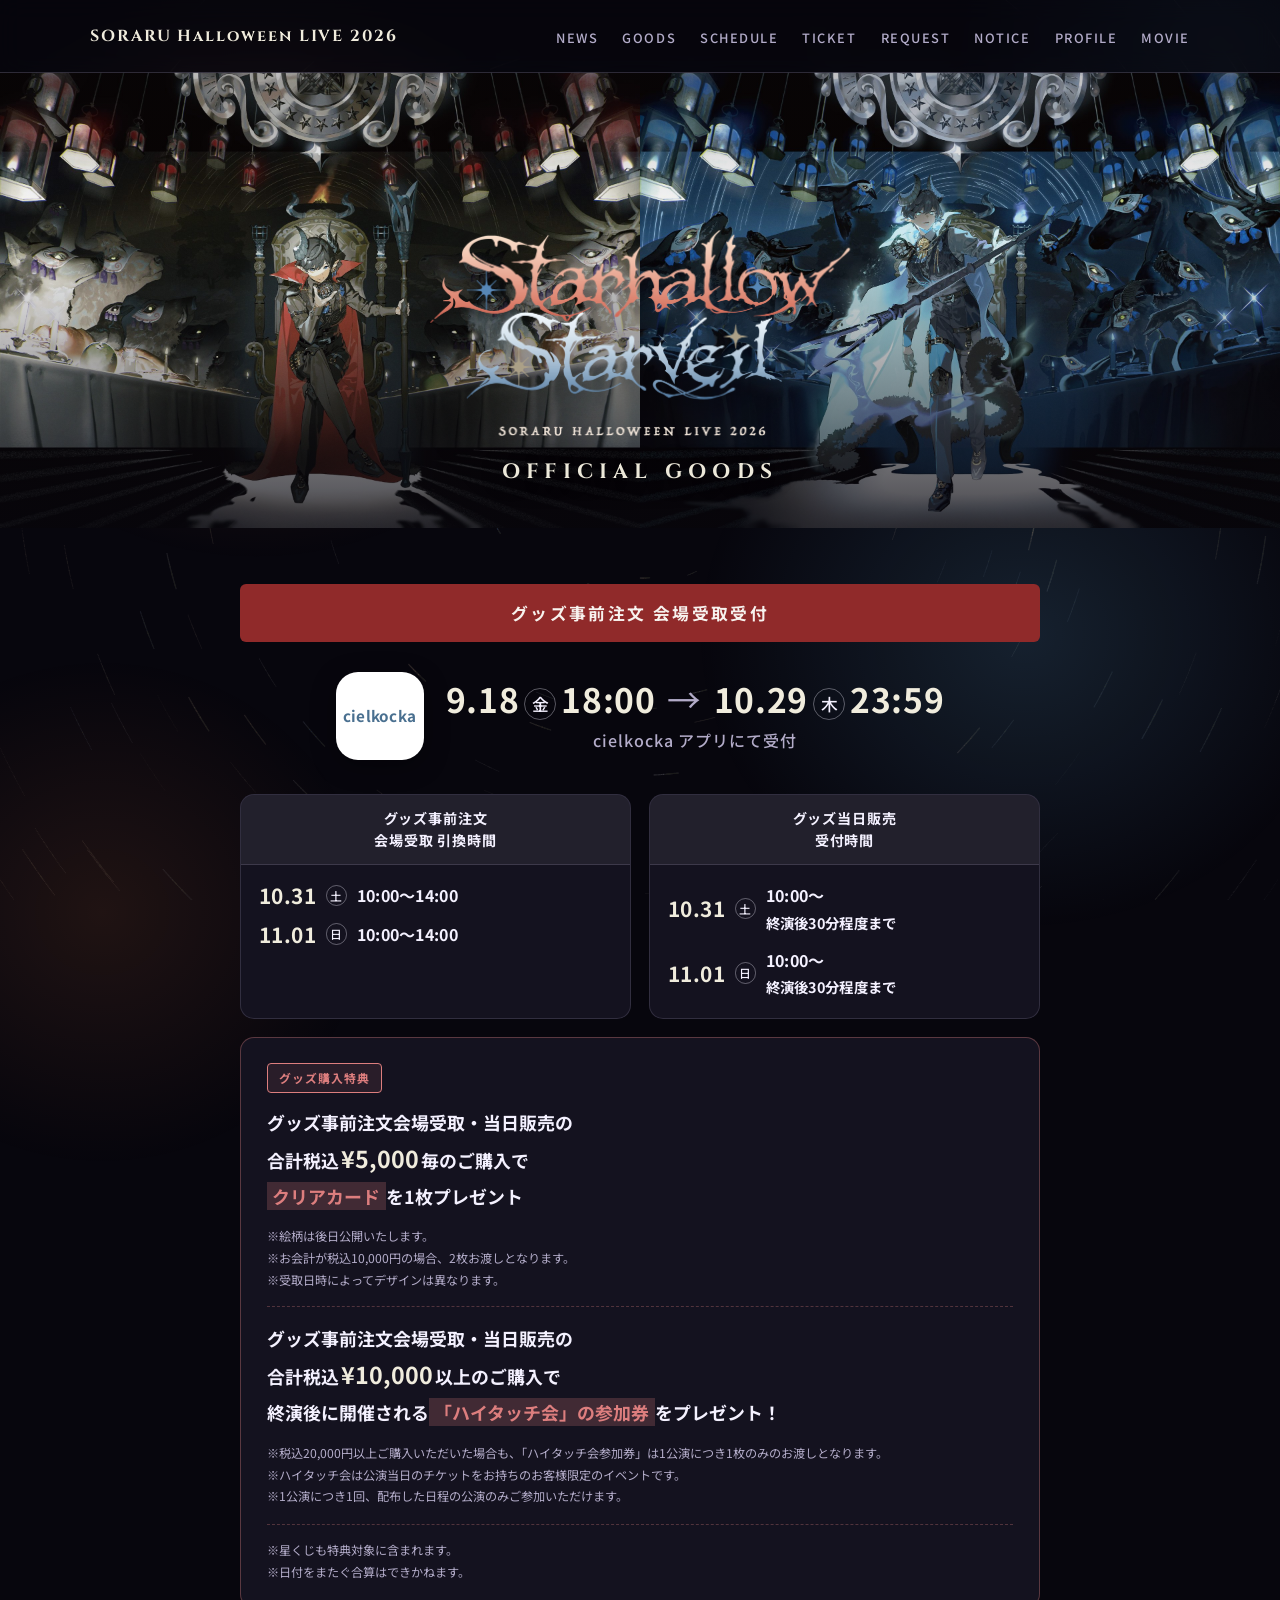
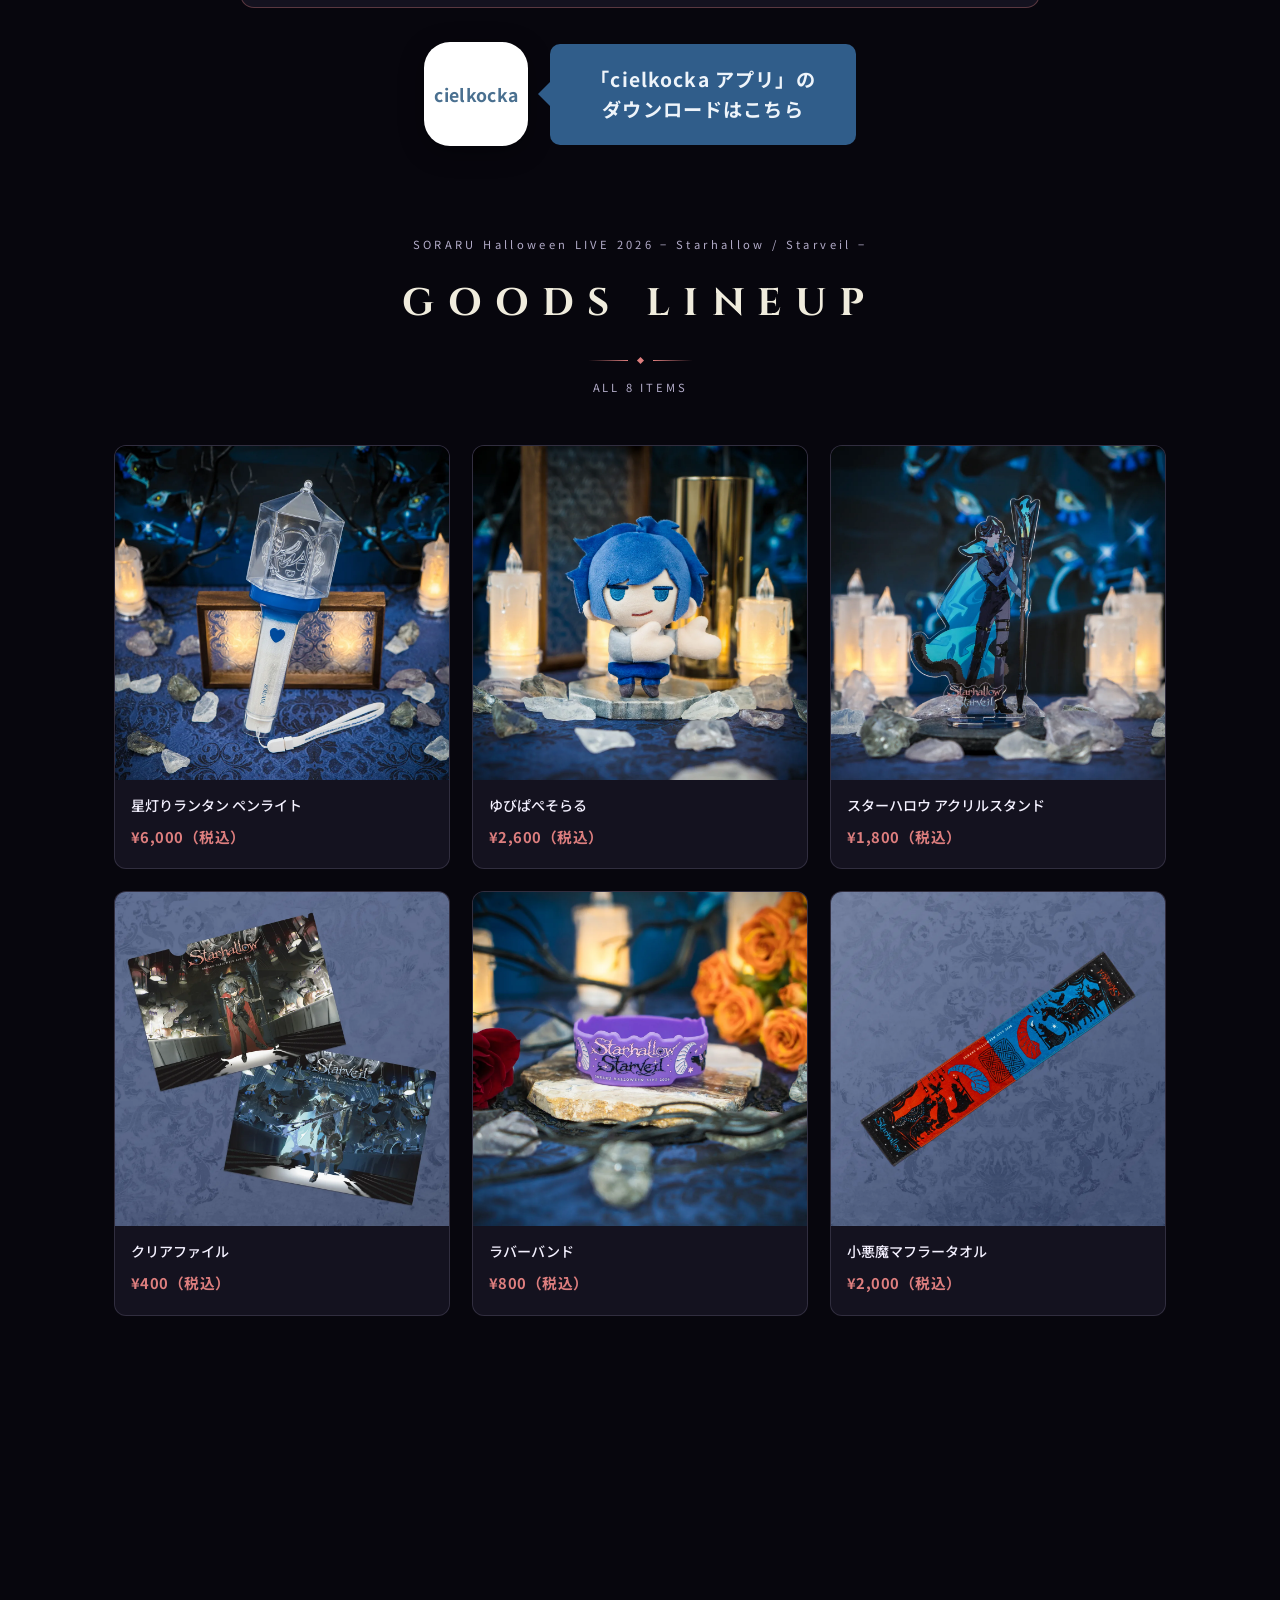
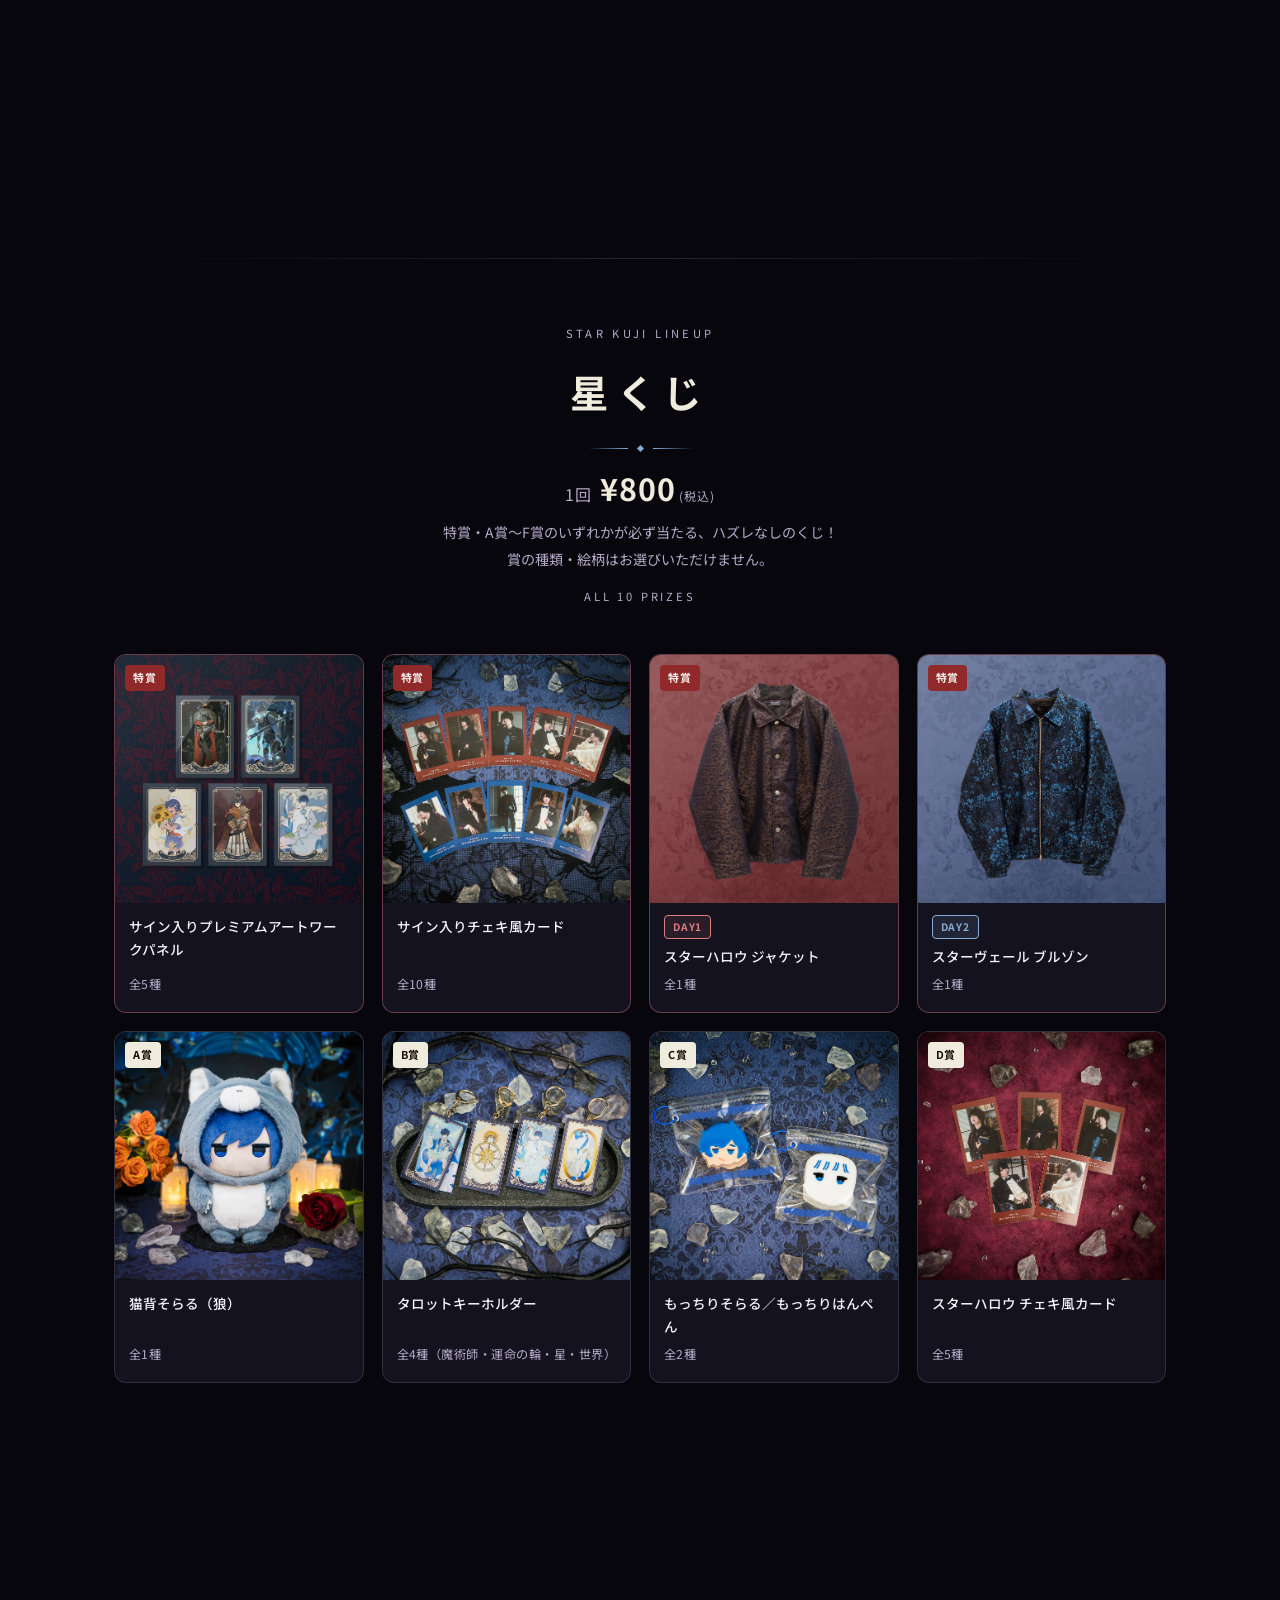
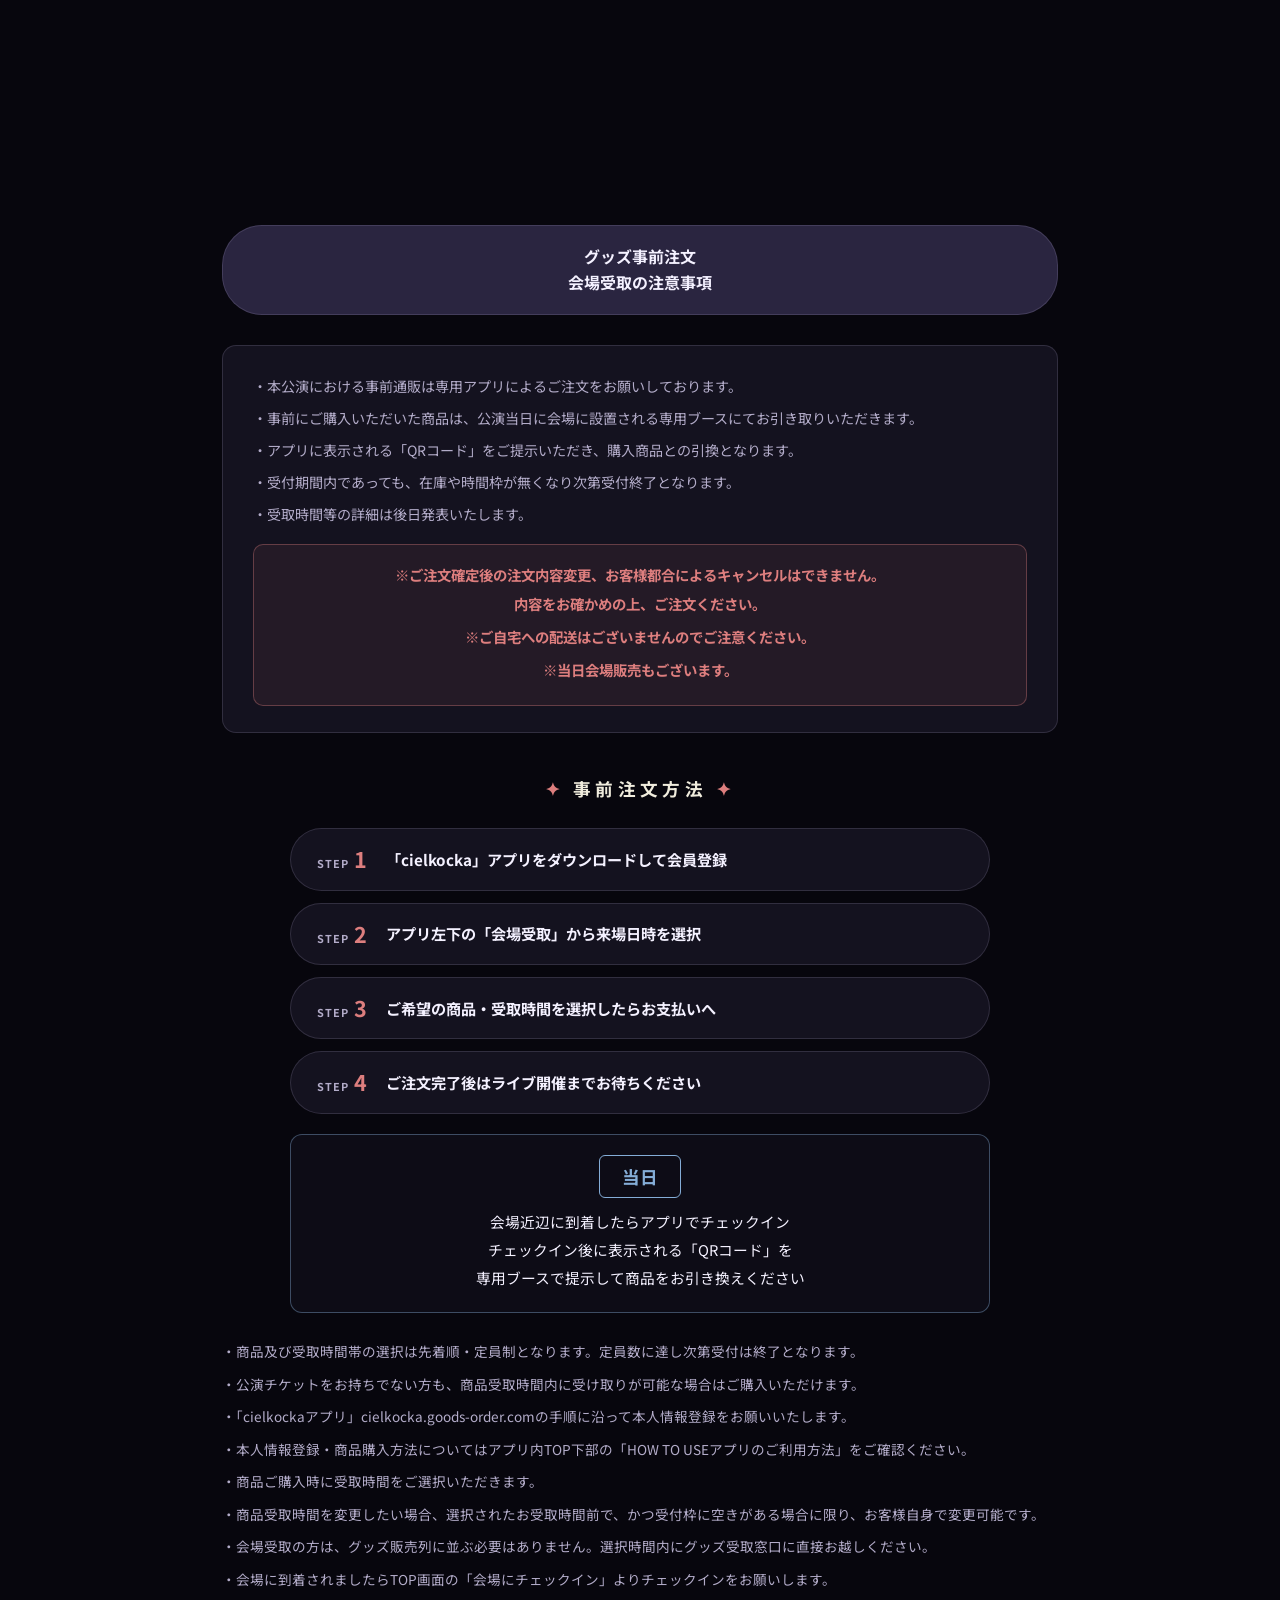
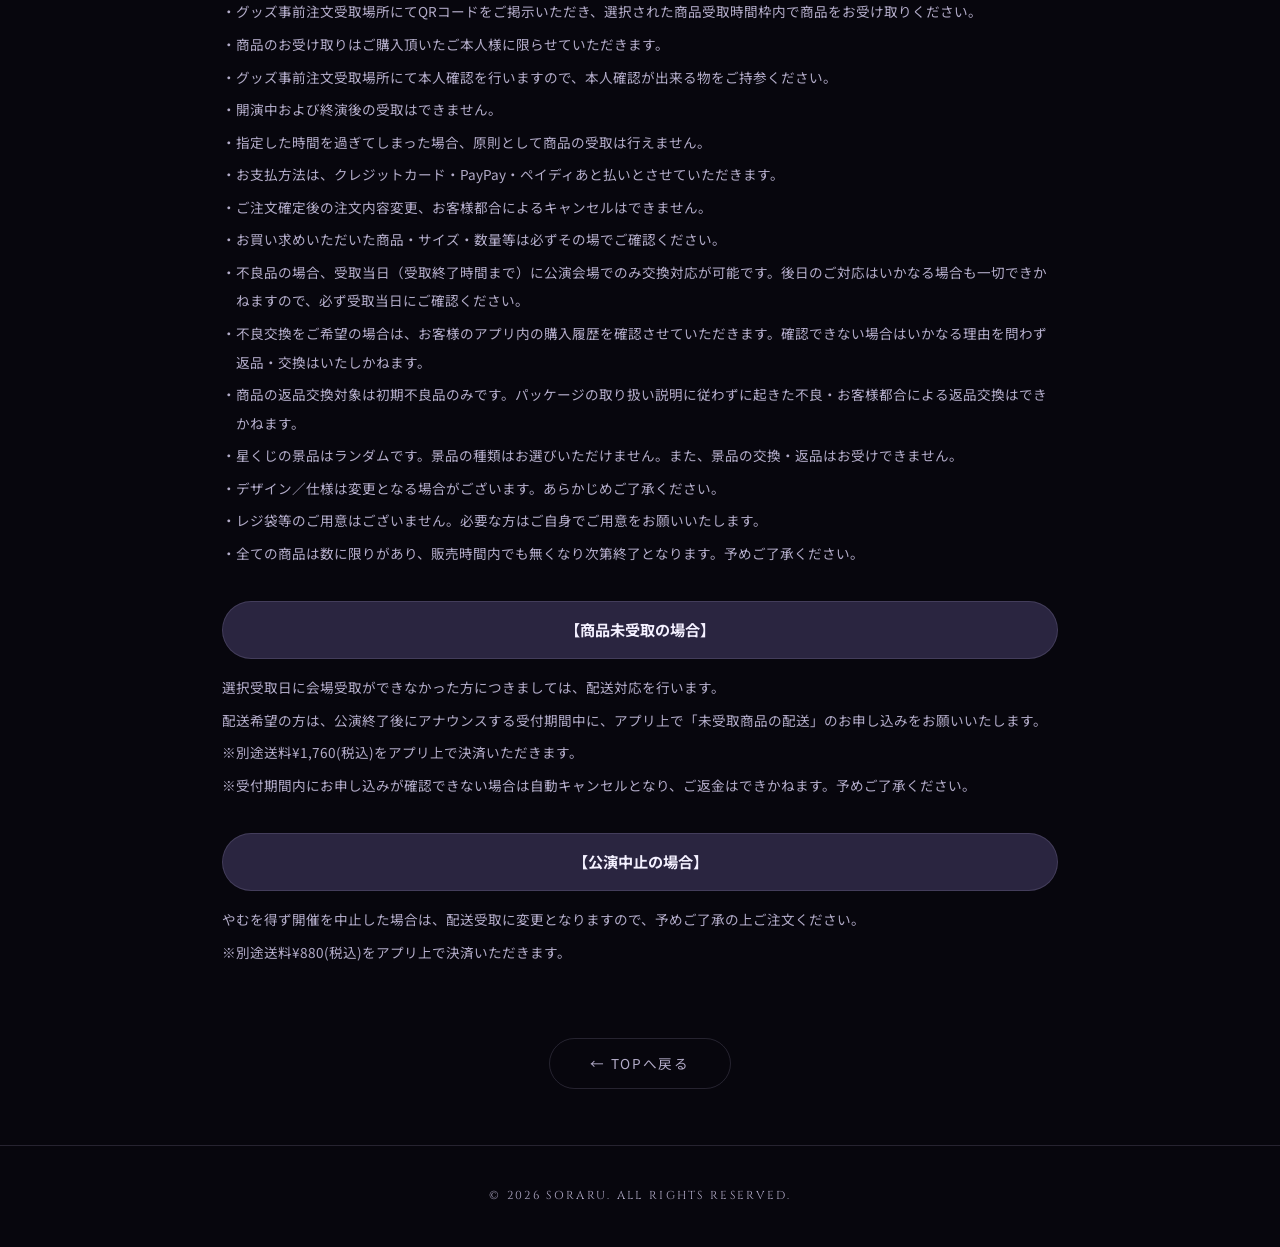
==== commit a5090cfe: "GOODS: ペンライトの素材表記を修正（本体：PU → PC） 【素材】本体：PC、PVC　ストラップ：ポリエステル  Co-Authored-By: Claude Fable 5.1 <norep" ====
--- a/goods/index.html
+++ b/goods/index.html
@@ -639,7 +639,7 @@
 ================================================================ */
 const goods = [
 { name:"星灯りランタン ペンライト", price:"¥6,000",
-    desc:"キービジュアルイラストをイメージしたペンライト。\n内側には悪魔そらるのパーツが付いています。\n13色カラーチェンジ。\n\nAfter the Rain 2026 ライブグッズの「春色カスタムパーツセット」「夏色カスタムパーツセット」「秋色カスタムパーツセット」をセットすることもできます。\n\n【サイズ】約W85×H260mm\n【素材】本体：PU、PVC　ストラップ：ポリエステル\n【調色】①Blue→②LightPink→③White→④LightBlue→⑤Turquoise→⑥Red→⑦Pink→⑧Green→⑨Light Green→⑩Yellow→⑪Orange→⑫Purple→⑬Rainbow",
+    desc:"キービジュアルイラストをイメージしたペンライト。\n内側には悪魔そらるのパーツが付いています。\n13色カラーチェンジ。\n\nAfter the Rain 2026 ライブグッズの「春色カスタムパーツセット」「夏色カスタムパーツセット」「秋色カスタムパーツセット」をセットすることもできます。\n\n【サイズ】約W85×H260mm\n【素材】本体：PC、PVC　ストラップ：ポリエステル\n【調色】①Blue→②LightPink→③White→④LightBlue→⑤Turquoise→⑥Red→⑦Pink→⑧Green→⑨Light Green→⑩Yellow→⑪Orange→⑫Purple→⑬Rainbow",
     images:["img/01_srr26_penlight1.webp","img/01_srr26_penlight2.webp","img/01_srr26_penlight4.webp","img/01_srr26_penlight5.webp"] },
 { name:"ゆびぱぺそらる", price:"¥2,600",
     desc:"指にはめて遊べる、そらるのパペットぬいぐるみ。\nライブ会場やお出かけ先で、指にはめて一緒に写真が撮れます。\n頭の部分にはループが付いているので、お手持ちの金具を付ければマスコットキーホルダーとしても持ち歩けます。\n\n【サイズ】約 W10×H12.5cm\n【素材】ポリエステル",
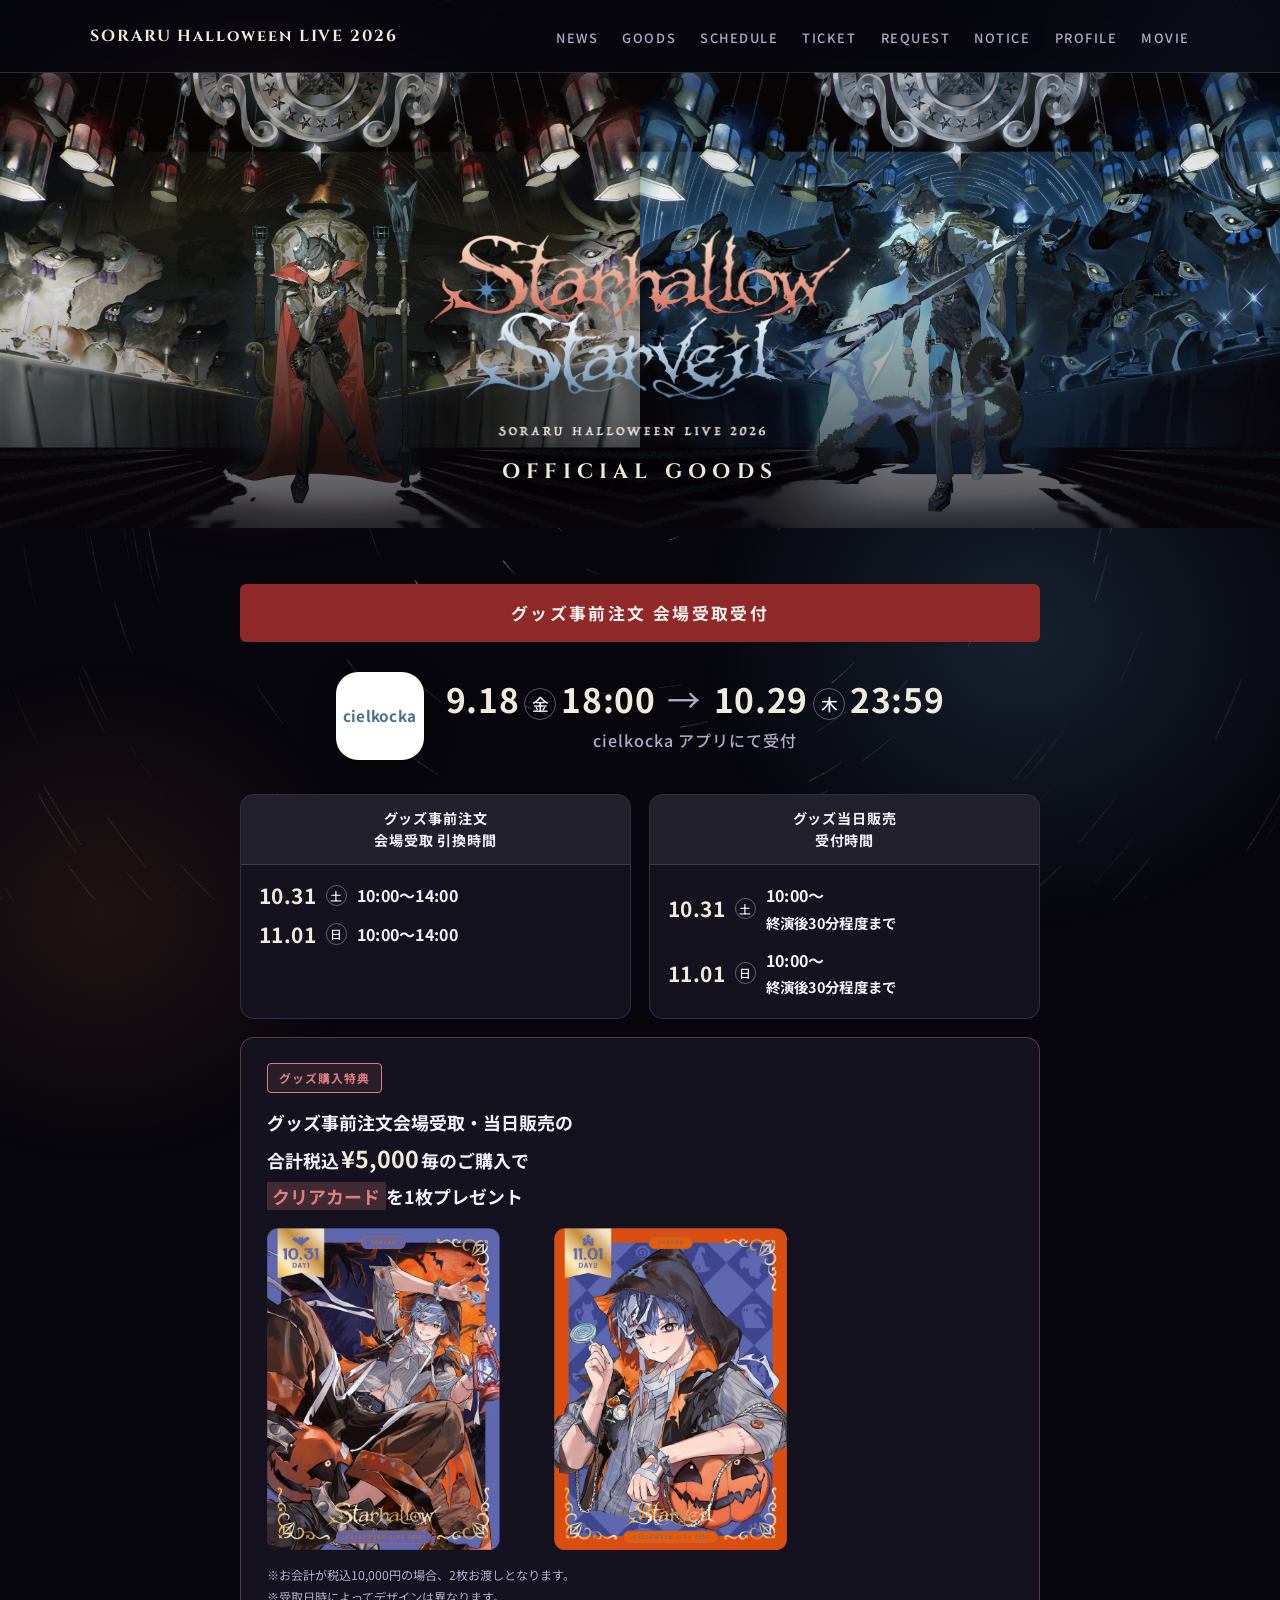
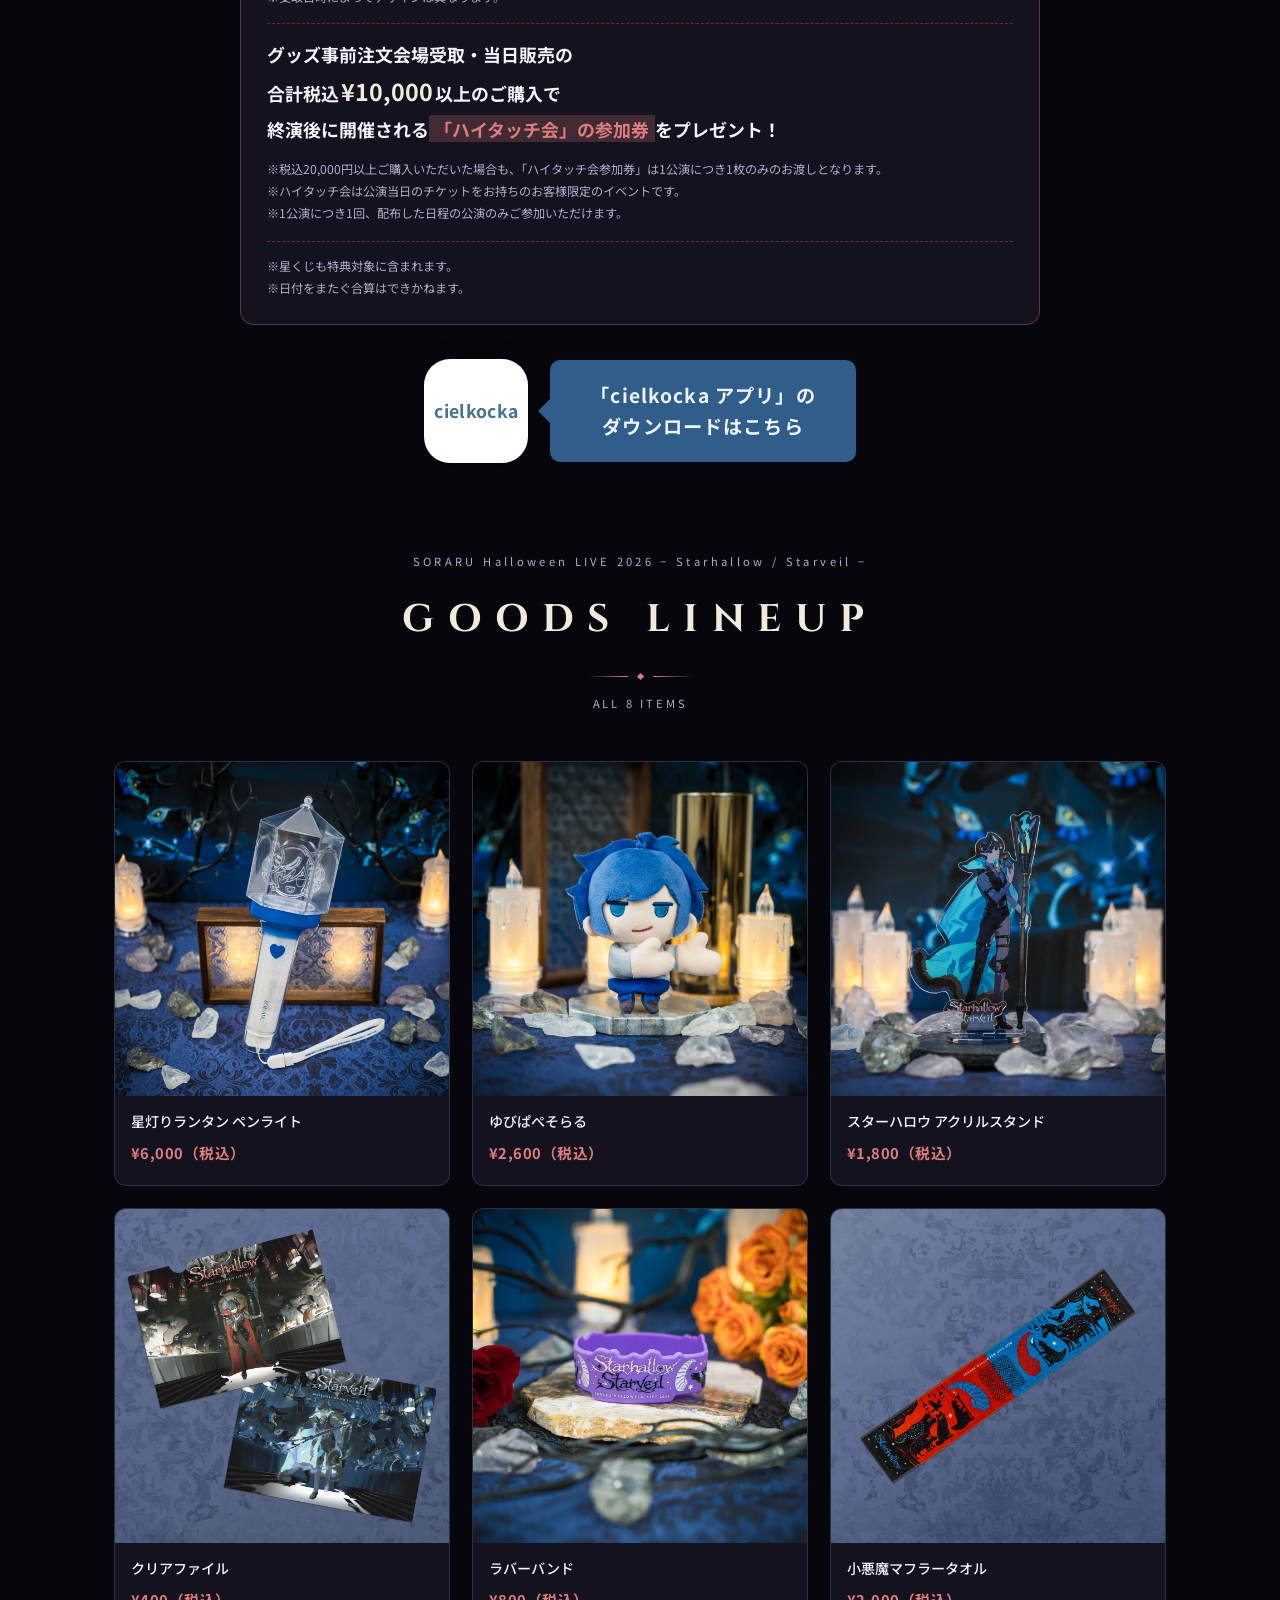
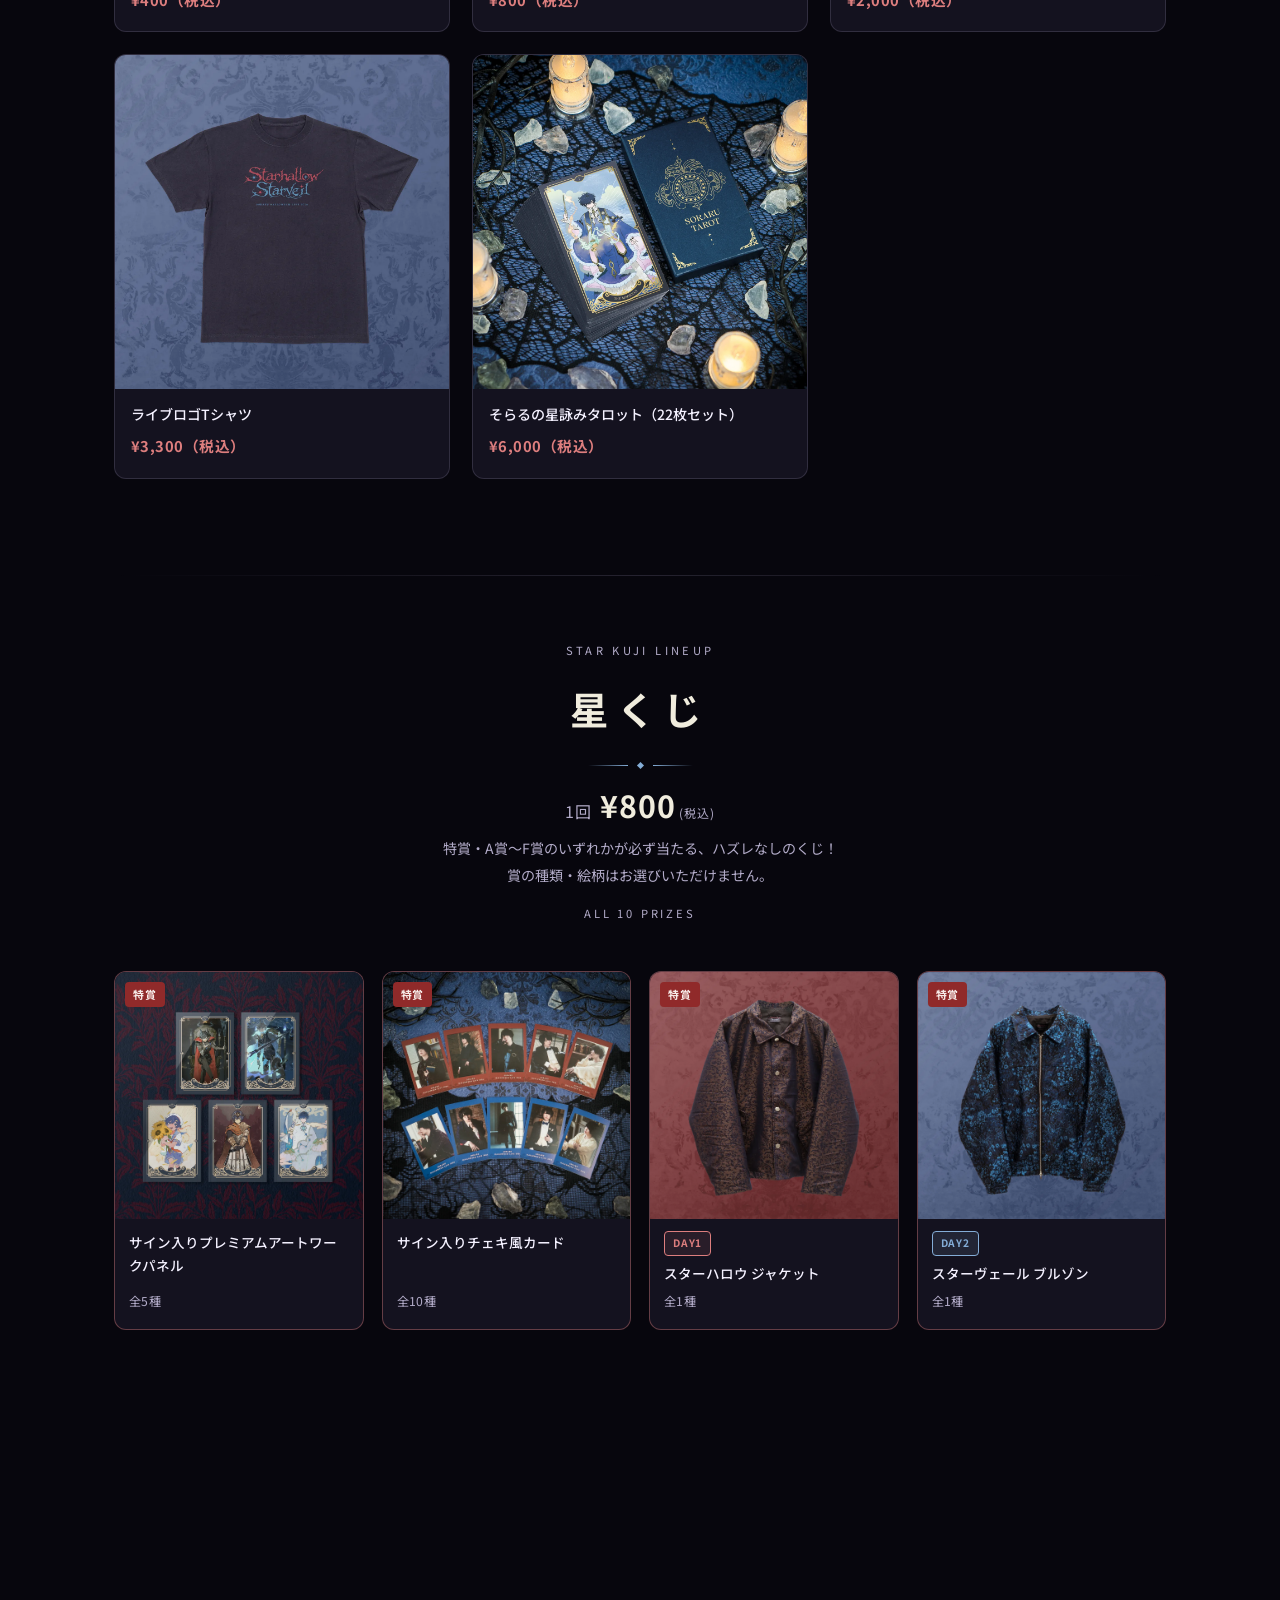
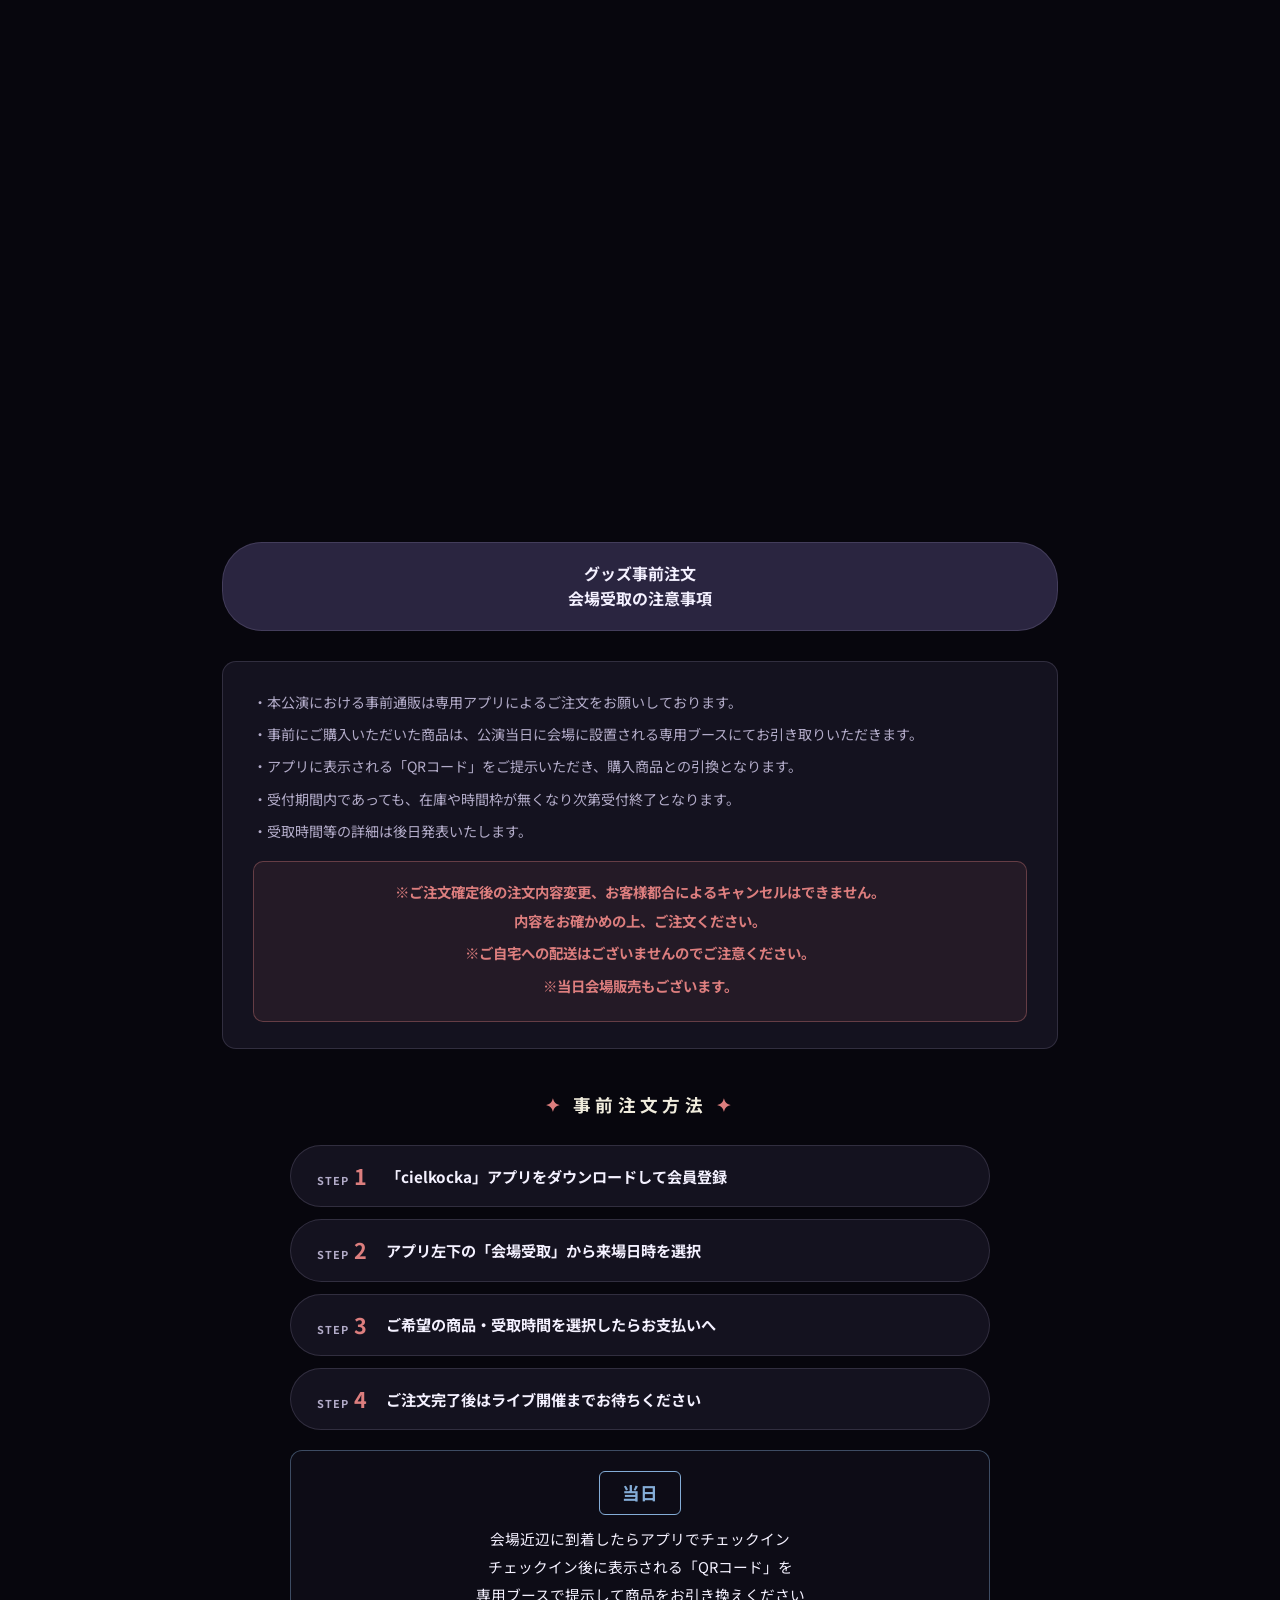
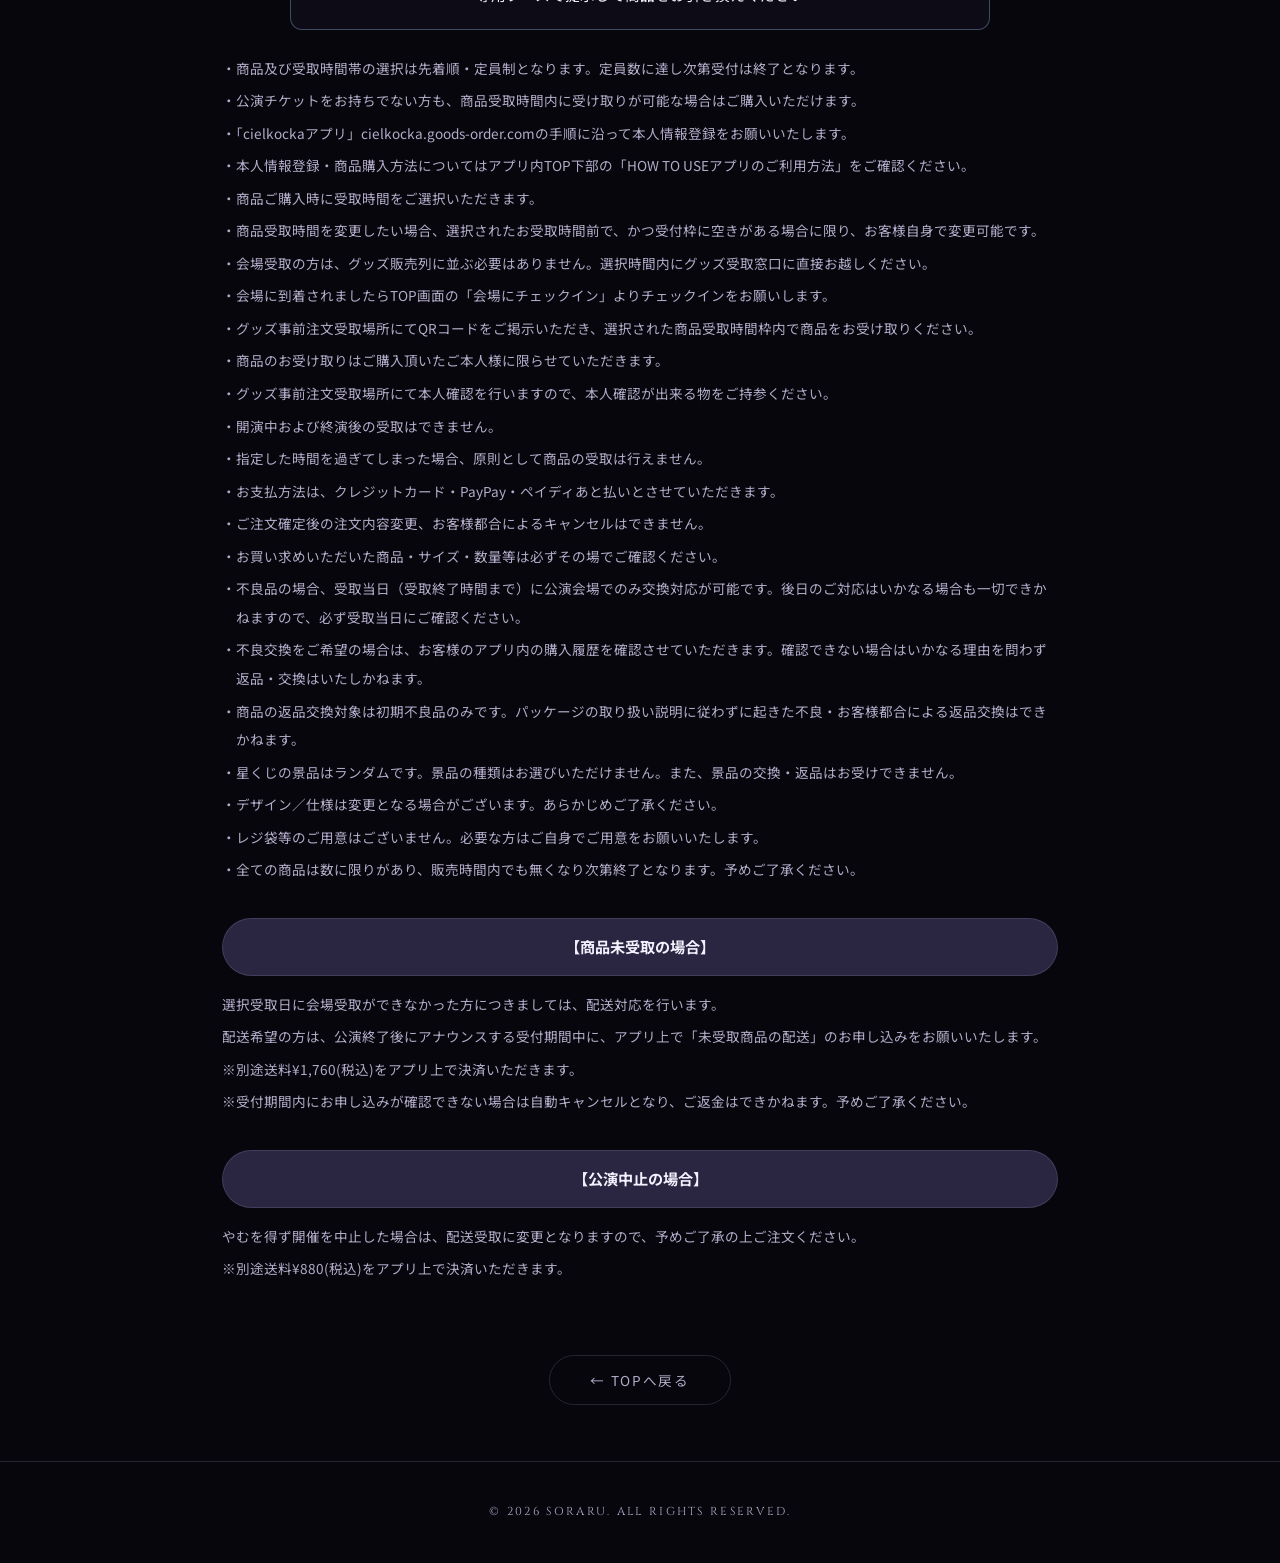
==== commit 7c52b6a9: "GOODS: グッズ購入特典にクリアカードの絵柄画像を追加（「絵柄は後日公開」注記を削除） Co-Authored-By: Claude Fable 5.1 <noreply@anthropic.co" ====
--- a/goods/index.html
+++ b/goods/index.html
@@ -124,6 +124,8 @@
 .bonus__head--sub { margin-top: .9rem; padding-top: .9rem; border-top: 1px dashed rgba(var(--gold-rgb),.3); }
 .bonus__note { margin-top: .9rem; font-size: .76rem; color: var(--text-dim); line-height: 1.8; }
 .bonus__note--common { margin-top: 1rem; padding-top: .9rem; border-top: 1px dashed rgba(var(--gold-rgb),.3); }  /* 特典共通の注意事項 */
+.bonus__fig { margin: 1rem 0 0; }  /* クリアカード絵柄 */
+.bonus__fig img { display: block; width: 100%; max-width: 520px; height: auto; border-radius: 8px; }
 
 .appbtn {
   display: flex; align-items: center; justify-content: center; gap: 22px; flex-wrap: wrap;
@@ -460,12 +462,13 @@
         </div>
       </div>
 
-      <!-- ▼ グッズ購入特典（クリアカードの絵柄は後日公開） -->
+      <!-- ▼ グッズ購入特典 -->
       <div class="bonus">
         <div class="bonus__inner">
           <span class="bonus__label">グッズ購入特典</span>
           <p class="bonus__head"><span class="nw">グッズ事前注文会場受取・</span><span class="nw">当日販売の</span><br><span class="nw">合計税込<span class="yen">¥5,000</span>毎の</span><span class="nw">ご購入で</span><br><mark>クリアカード</mark><span class="nw">を1枚プレゼント</span></p>
-          <p class="bonus__note">※絵柄は後日公開いたします。<br>※お会計が税込10,000円の場合、2枚お渡しとなります。<br>※受取日時によってデザインは異なります。</p>
+          <figure class="bonus__fig"><img src="img/bonus_clearcard.webp?v=20261029" alt="クリアカード絵柄：左 10.31 DAY1 Starhallow、右 11.01 DAY2 Starveil" loading="lazy" width="1468" height="910"></figure>
+          <p class="bonus__note">※お会計が税込10,000円の場合、2枚お渡しとなります。<br>※受取日時によってデザインは異なります。</p>
 
           <p class="bonus__head bonus__head--sub"><span class="nw">グッズ事前注文会場受取・</span><span class="nw">当日販売の</span><br><span class="nw">合計税込<span class="yen">¥10,000</span>以上の</span><span class="nw">ご購入で</span><br><span class="nw">終演後に開催される</span><mark>「ハイタッチ会」の参加券</mark><span class="nw">をプレゼント！</span></p>
           <p class="bonus__note">※税込20,000円以上ご購入いただいた場合も、「ハイタッチ会参加券」は1公演につき1枚のみのお渡しとなります。<br>※ハイタッチ会は公演当日のチケットをお持ちのお客様限定のイベントです。<br>※1公演につき1回、配布した日程の公演のみご参加いただけます。</p>
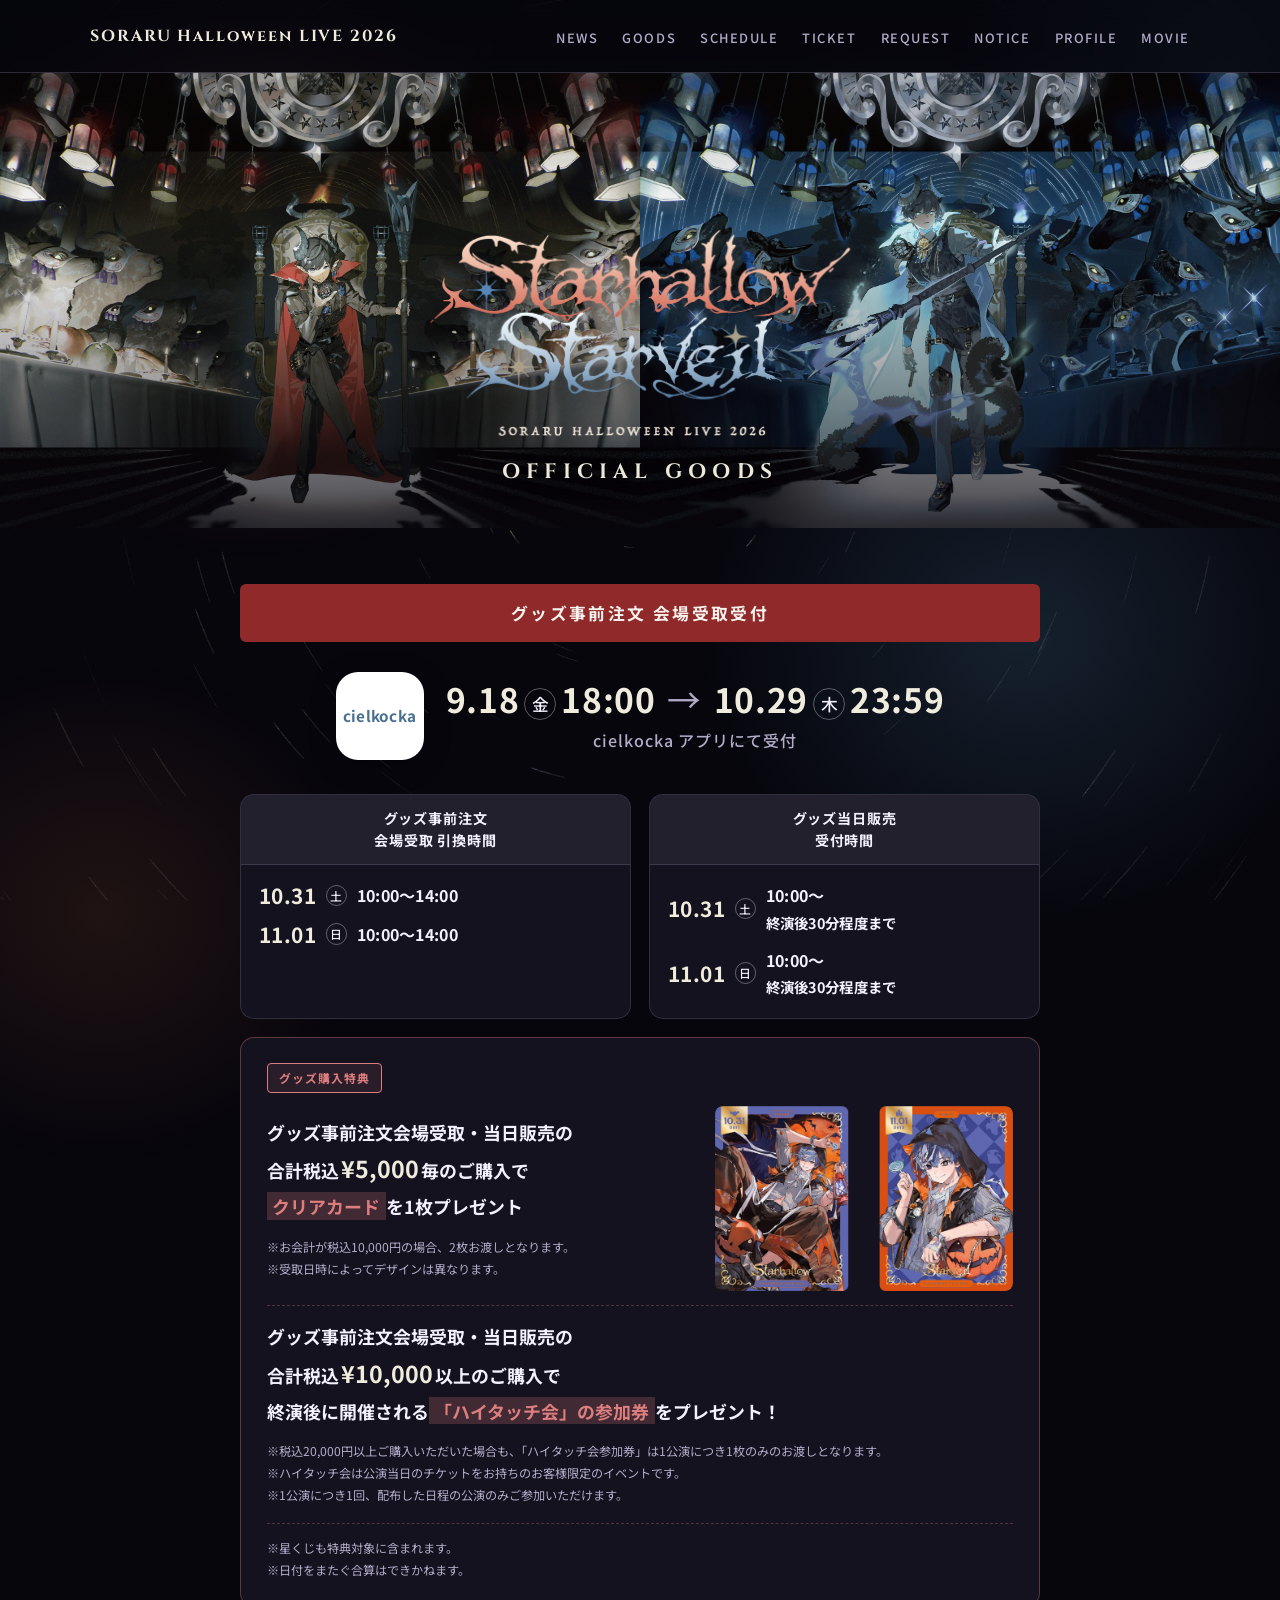
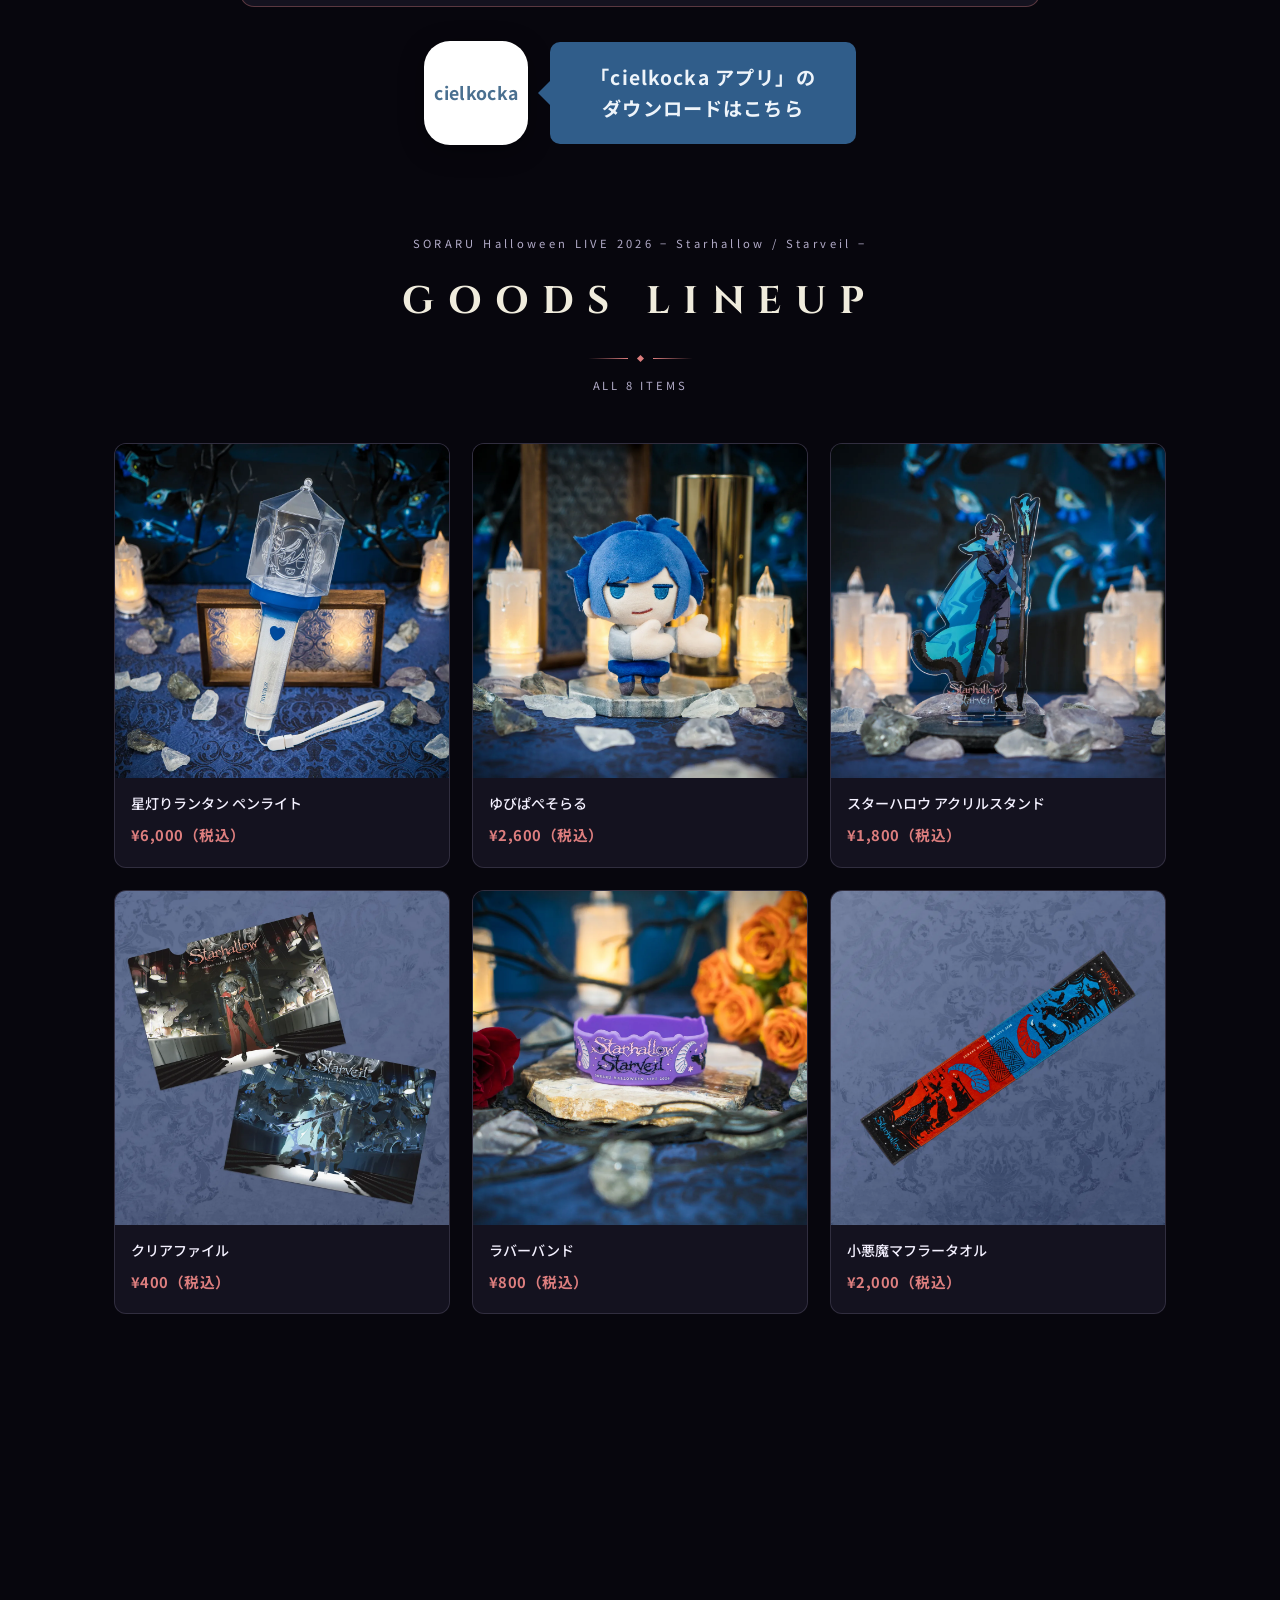
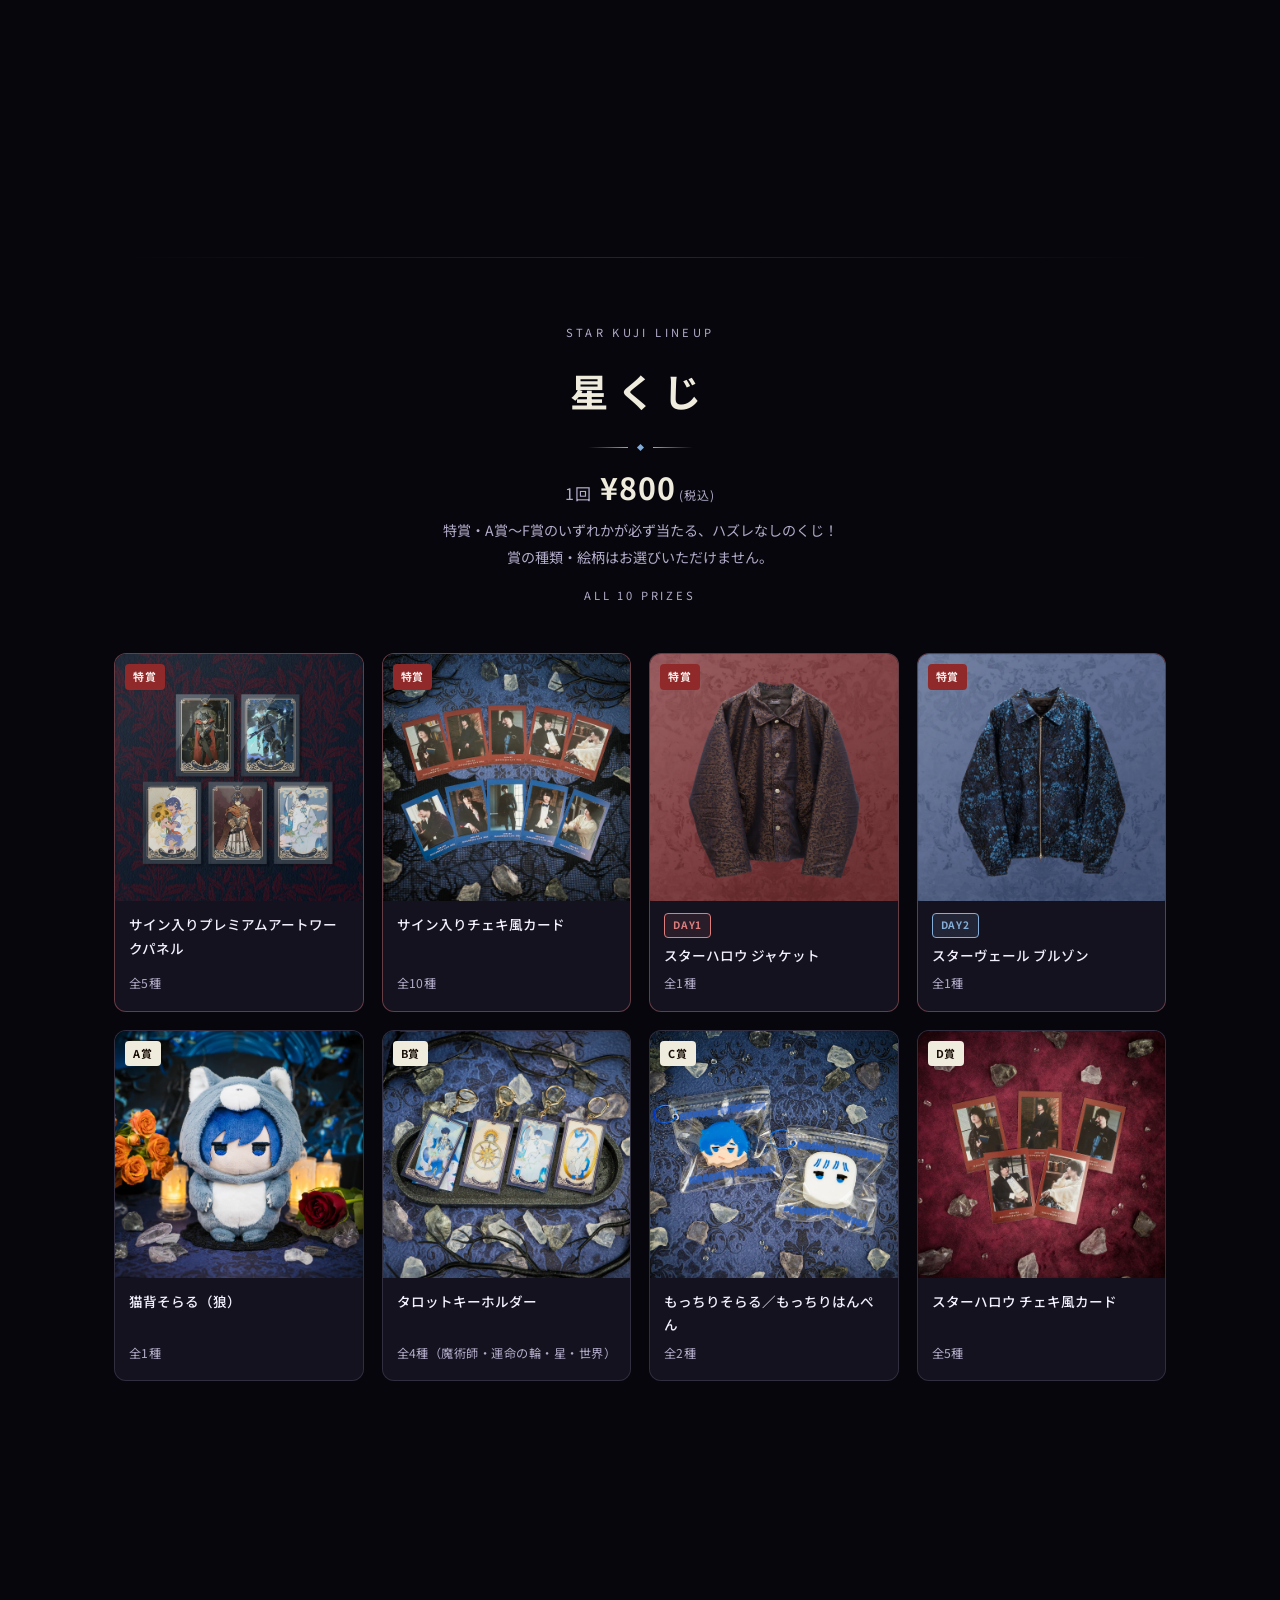
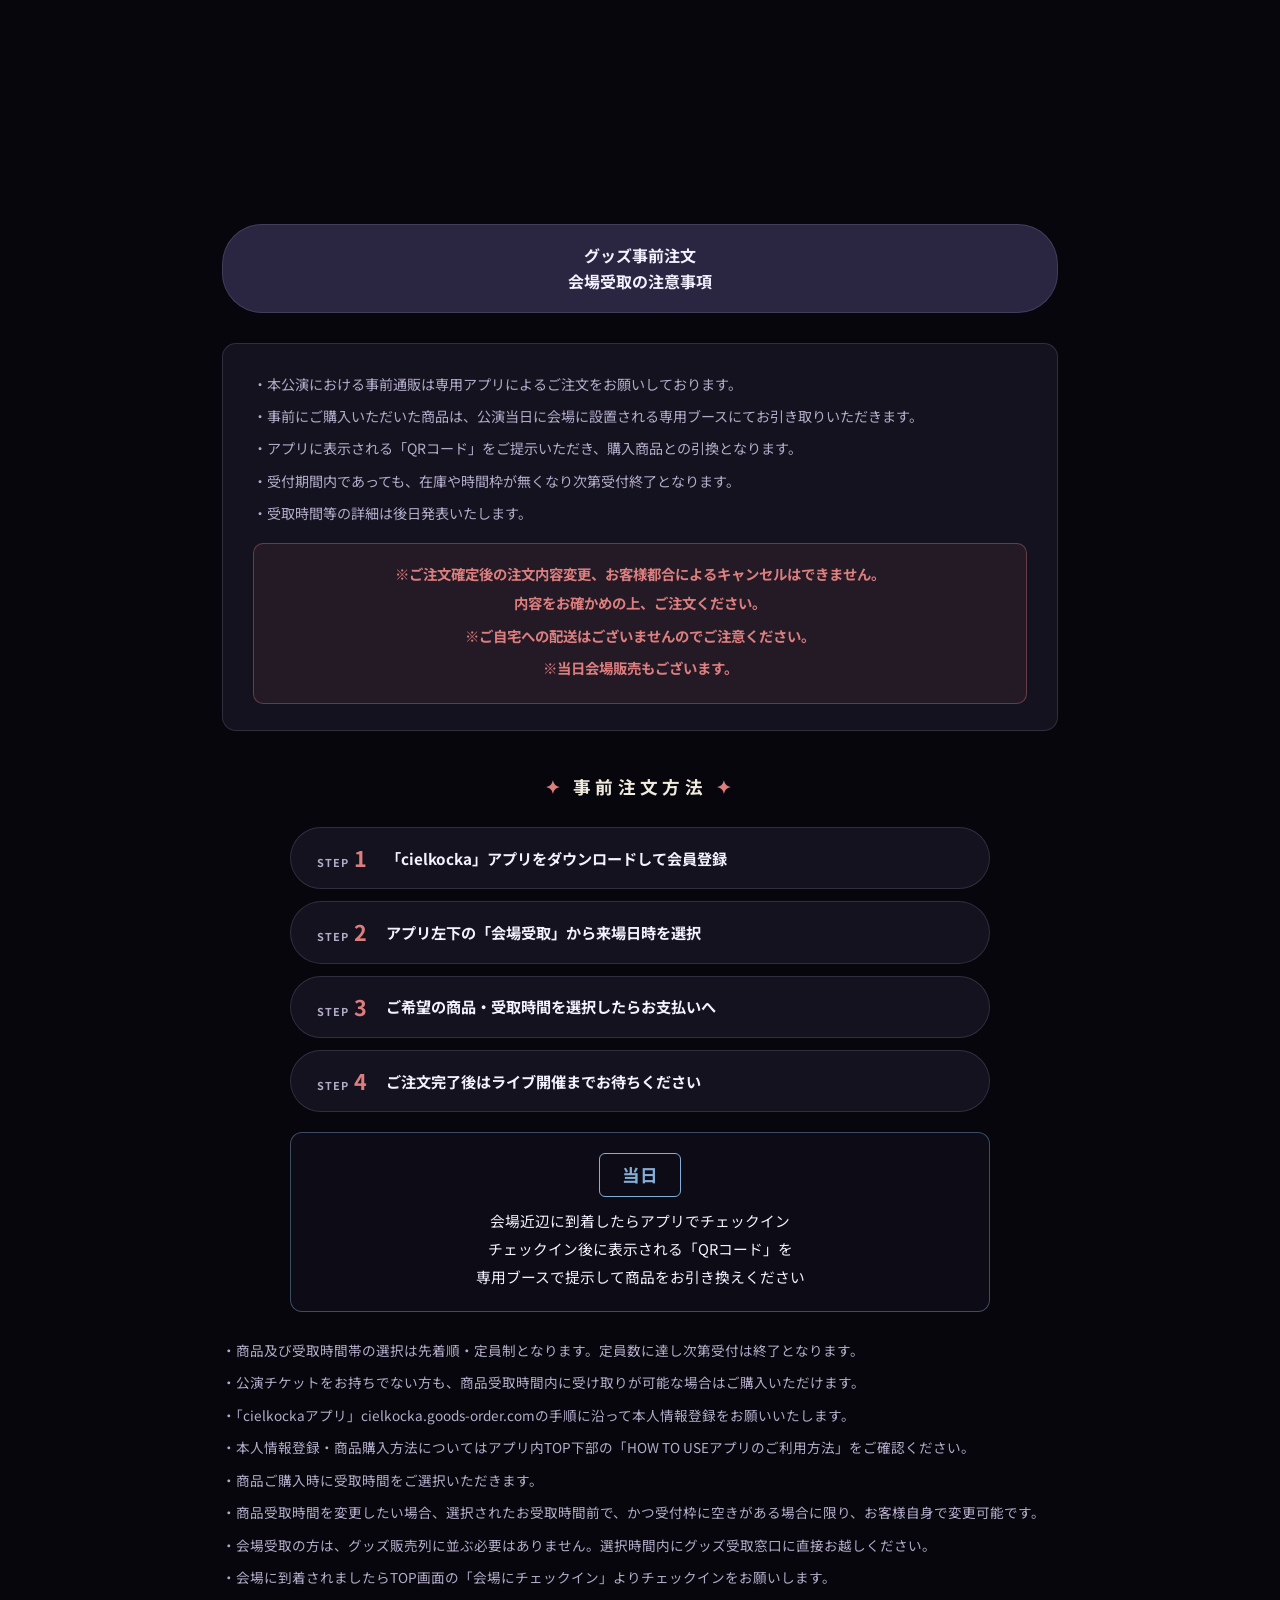
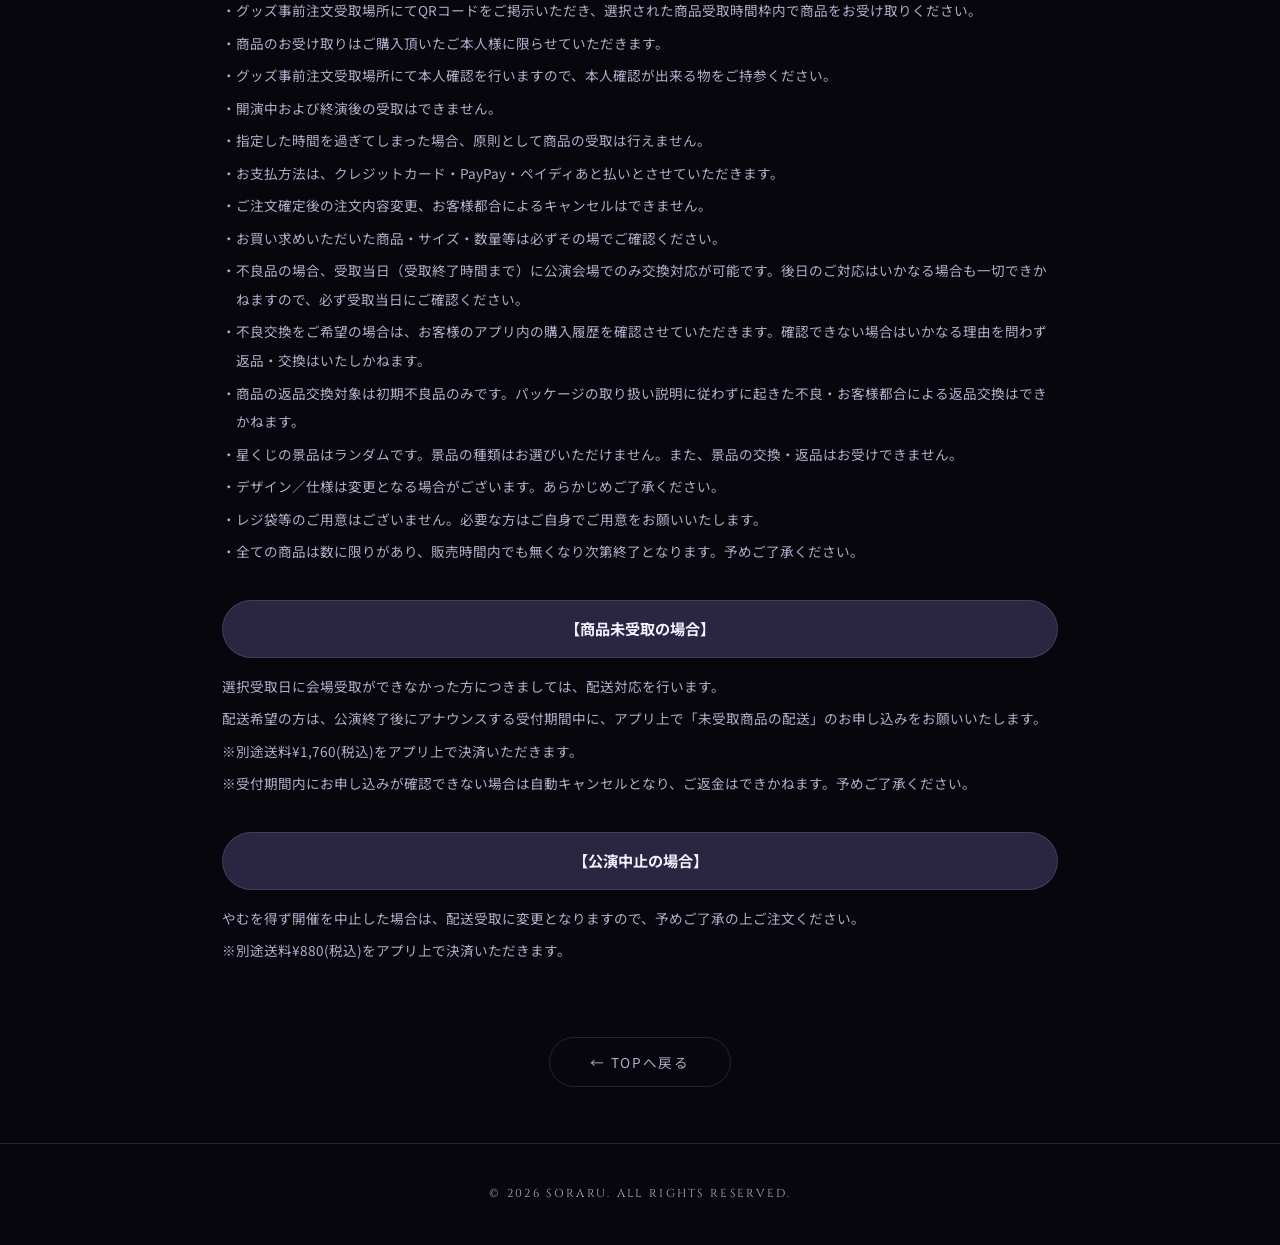
==== commit 8518a5f6: "GOODS: クリアカード絵柄をPCでは文言の横に配置（768px以下は文言の下） Co-Authored-By: Claude Fable 5.1 <noreply@anthropic.com>" ====
--- a/goods/index.html
+++ b/goods/index.html
@@ -124,8 +124,10 @@
 .bonus__head--sub { margin-top: .9rem; padding-top: .9rem; border-top: 1px dashed rgba(var(--gold-rgb),.3); }
 .bonus__note { margin-top: .9rem; font-size: .76rem; color: var(--text-dim); line-height: 1.8; }
 .bonus__note--common { margin-top: 1rem; padding-top: .9rem; border-top: 1px dashed rgba(var(--gold-rgb),.3); }  /* 特典共通の注意事項 */
-.bonus__fig { margin: 1rem 0 0; }  /* クリアカード絵柄 */
-.bonus__fig img { display: block; width: 100%; max-width: 520px; height: auto; border-radius: 8px; }
+.bonus__row { display: flex; align-items: center; gap: 22px; }  /* クリアカード：PCは文字の横に絵柄、SPは下に */
+.bonus__row-text { flex: 1 1 0; min-width: 0; }
+.bonus__fig { flex: 0 0 min(320px, 40%); margin: 0; }  /* クリアカード絵柄 */
+.bonus__fig img { display: block; width: 100%; height: auto; border-radius: 8px; }
 
 .appbtn {
   display: flex; align-items: center; justify-content: center; gap: 22px; flex-wrap: wrap;
@@ -343,6 +345,8 @@
   .step-day { font-size: .85rem; padding: 16px 16px; }
   .bullet-notes { font-size: .8rem; line-height: 2; }
   .bonus { padding: 20px 18px; }
+  .bonus__row { flex-direction: column; align-items: stretch; gap: 0; }
+  .bonus__fig { flex: none; margin-top: 1rem; max-width: 520px; }
 }
 @media (max-width: 540px) {
   .info__bar { letter-spacing: .1em; font-size: .9rem; padding: 12px 14px; }
@@ -466,9 +470,13 @@
       <div class="bonus">
         <div class="bonus__inner">
           <span class="bonus__label">グッズ購入特典</span>
-          <p class="bonus__head"><span class="nw">グッズ事前注文会場受取・</span><span class="nw">当日販売の</span><br><span class="nw">合計税込<span class="yen">¥5,000</span>毎の</span><span class="nw">ご購入で</span><br><mark>クリアカード</mark><span class="nw">を1枚プレゼント</span></p>
-          <figure class="bonus__fig"><img src="img/bonus_clearcard.webp?v=20261029" alt="クリアカード絵柄：左 10.31 DAY1 Starhallow、右 11.01 DAY2 Starveil" loading="lazy" width="1468" height="910"></figure>
-          <p class="bonus__note">※お会計が税込10,000円の場合、2枚お渡しとなります。<br>※受取日時によってデザインは異なります。</p>
+          <div class="bonus__row">
+            <div class="bonus__row-text">
+              <p class="bonus__head"><span class="nw">グッズ事前注文会場受取・</span><span class="nw">当日販売の</span><br><span class="nw">合計税込<span class="yen">¥5,000</span>毎の</span><span class="nw">ご購入で</span><br><mark>クリアカード</mark><span class="nw">を1枚プレゼント</span></p>
+              <p class="bonus__note">※お会計が税込10,000円の場合、2枚お渡しとなります。<br>※受取日時によってデザインは異なります。</p>
+            </div>
+            <figure class="bonus__fig"><img src="img/bonus_clearcard.webp?v=20261029" alt="クリアカード絵柄：左 10.31 DAY1 Starhallow、右 11.01 DAY2 Starveil" loading="lazy" width="1468" height="910"></figure>
+          </div>
 
           <p class="bonus__head bonus__head--sub"><span class="nw">グッズ事前注文会場受取・</span><span class="nw">当日販売の</span><br><span class="nw">合計税込<span class="yen">¥10,000</span>以上の</span><span class="nw">ご購入で</span><br><span class="nw">終演後に開催される</span><mark>「ハイタッチ会」の参加券</mark><span class="nw">をプレゼント！</span></p>
           <p class="bonus__note">※税込20,000円以上ご購入いただいた場合も、「ハイタッチ会参加券」は1公演につき1枚のみのお渡しとなります。<br>※ハイタッチ会は公演当日のチケットをお持ちのお客様限定のイベントです。<br>※1公演につき1回、配布した日程の公演のみご参加いただけます。</p>
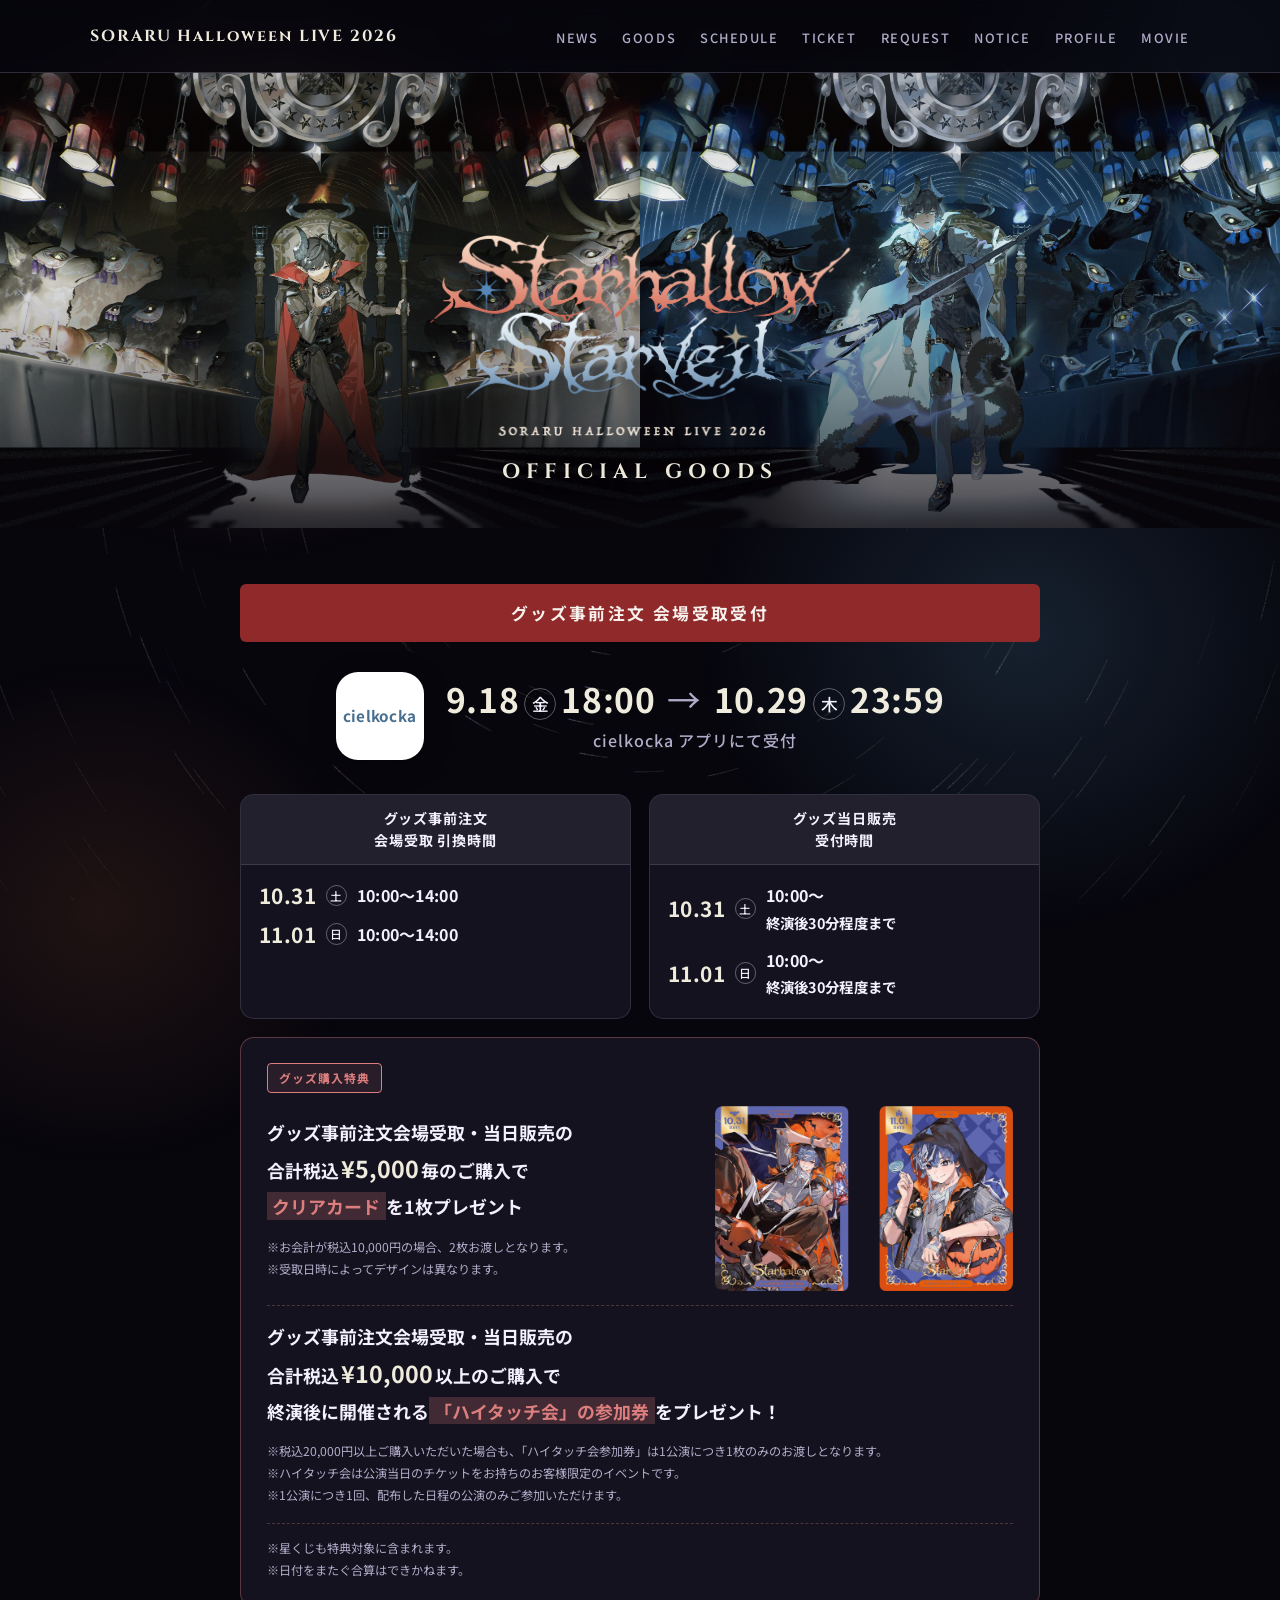
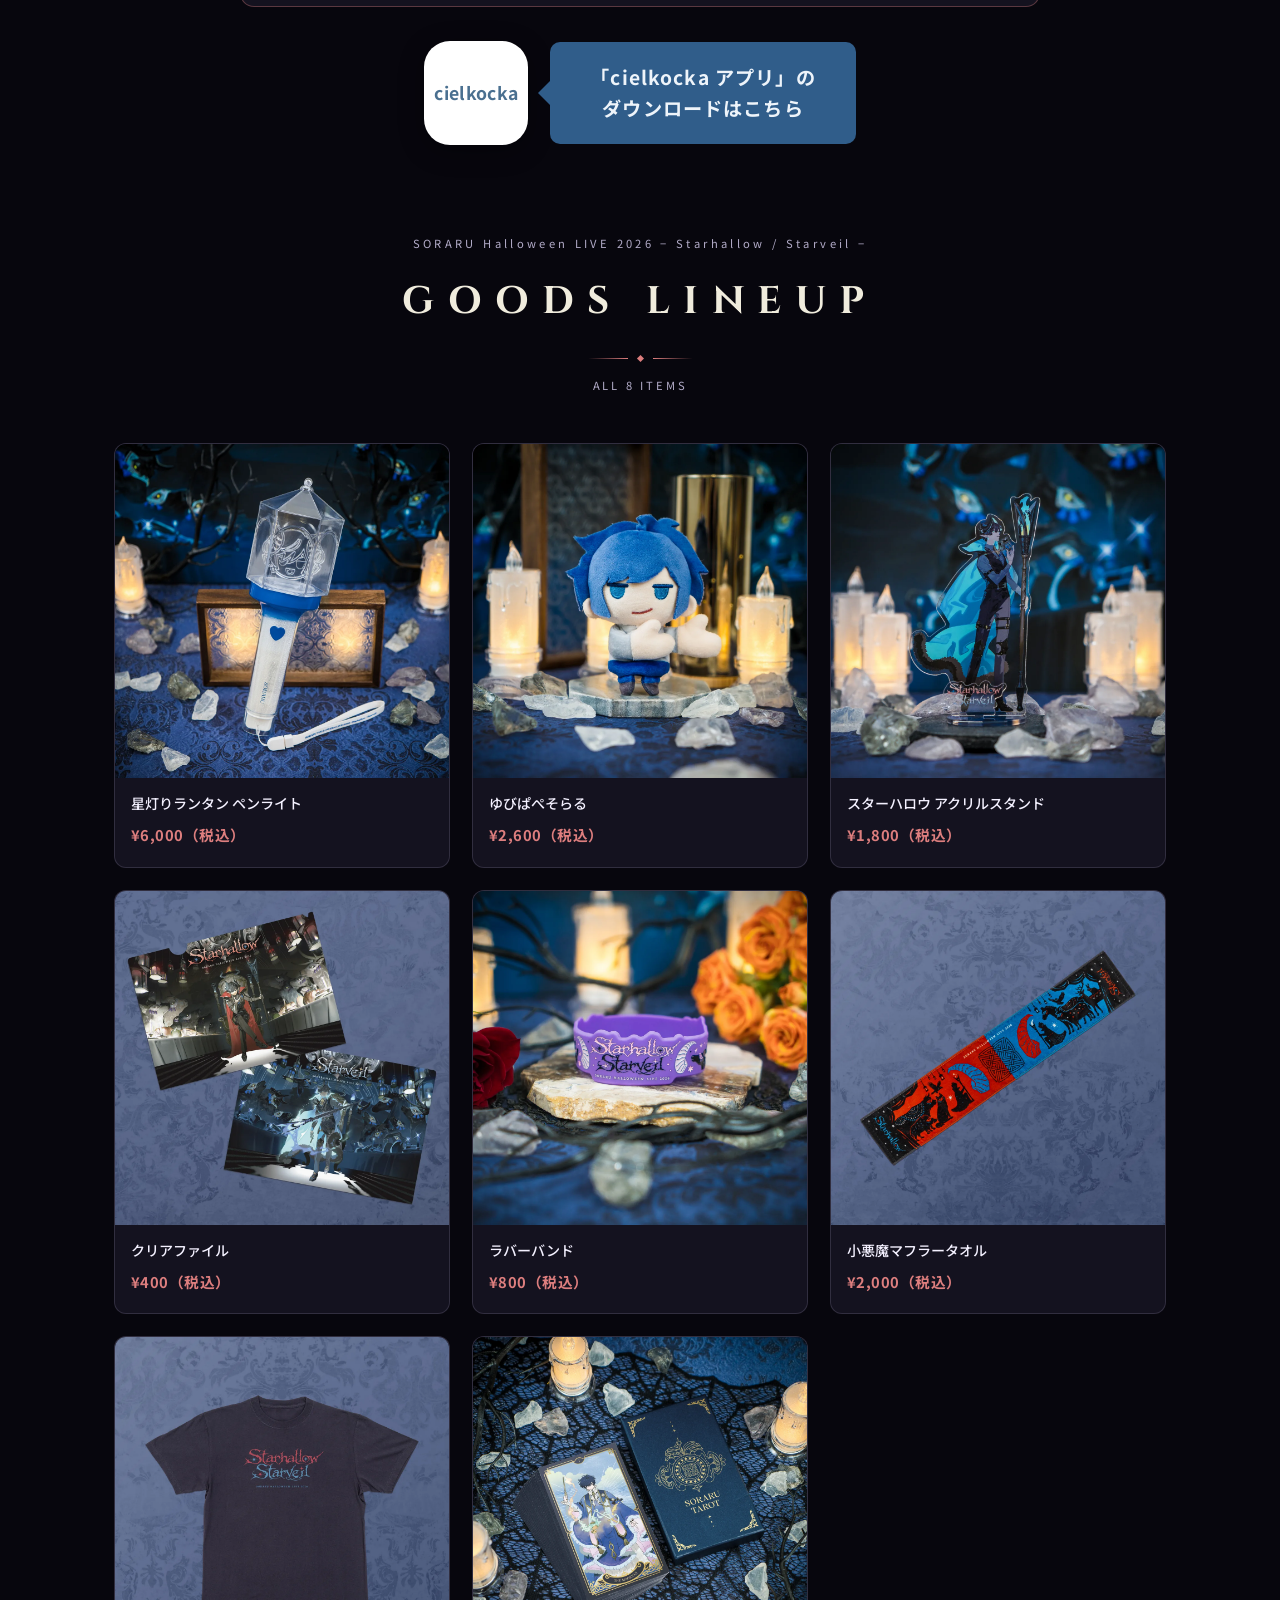
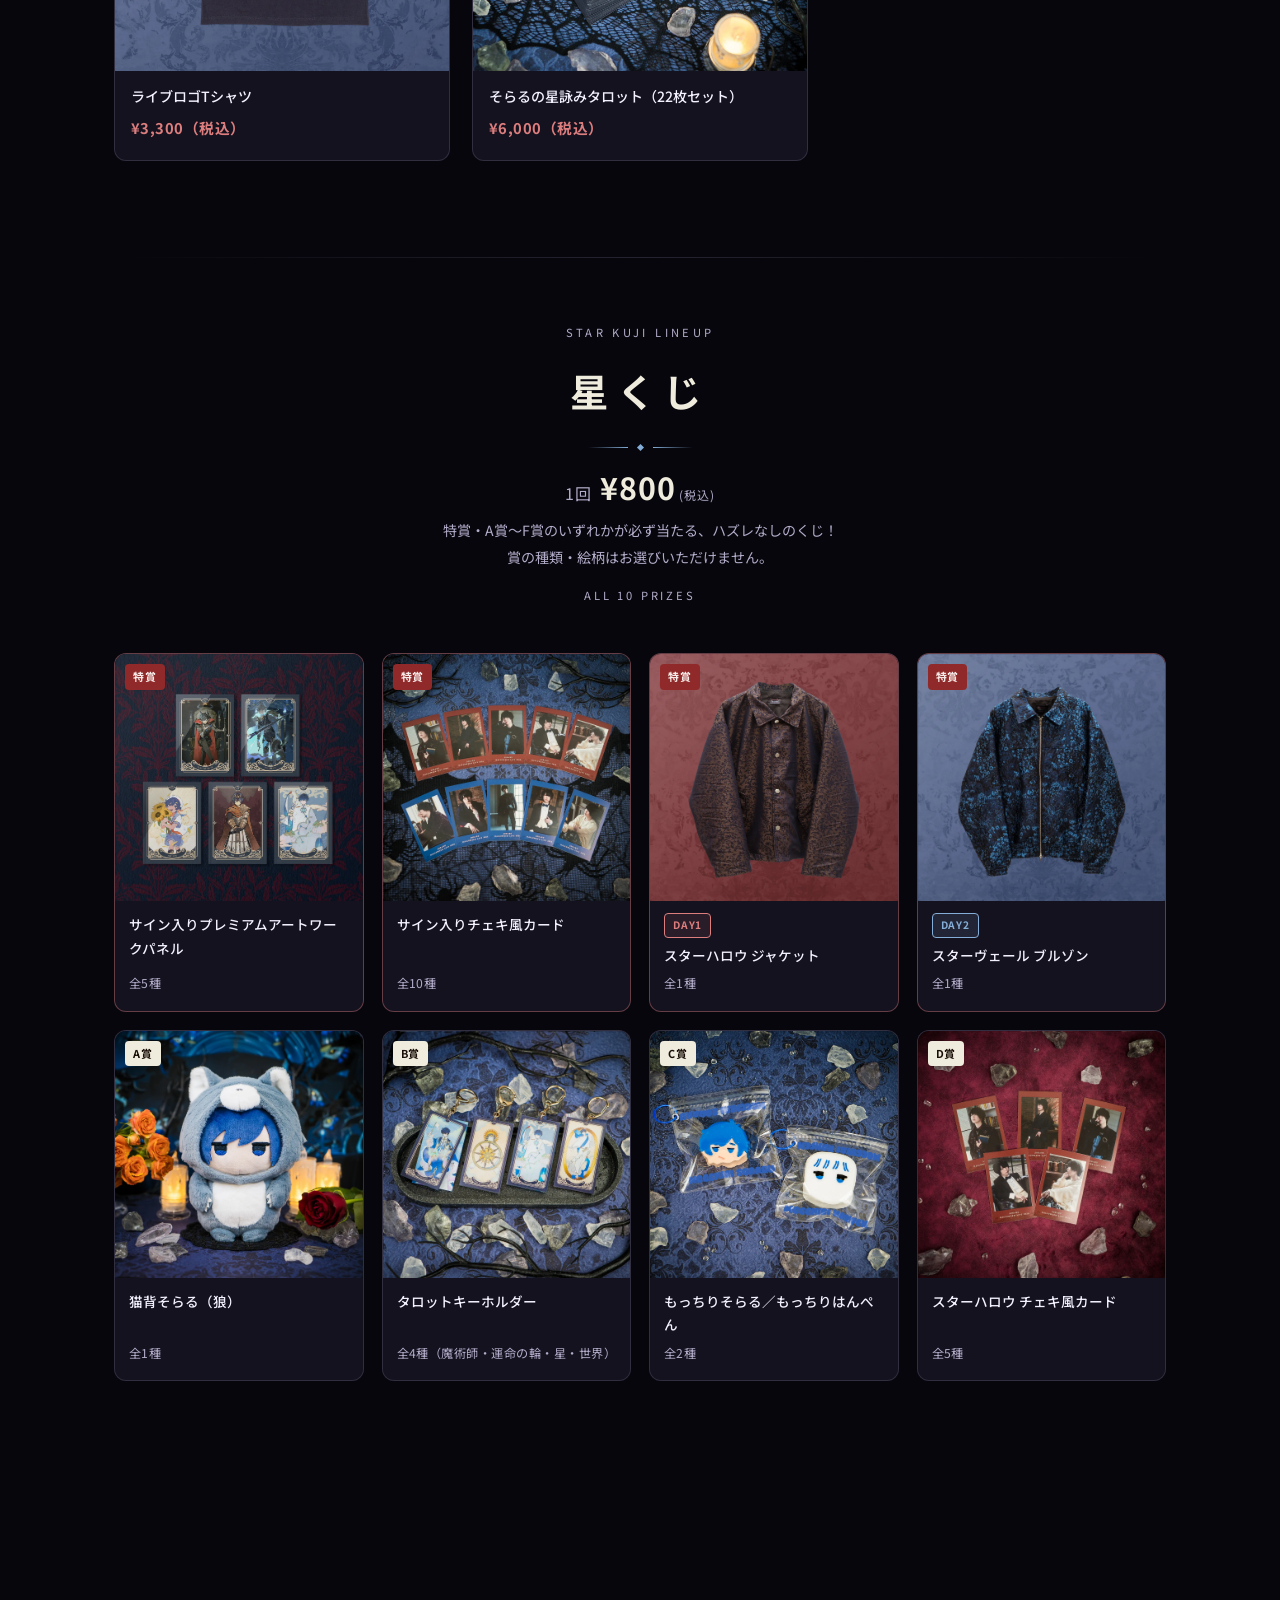
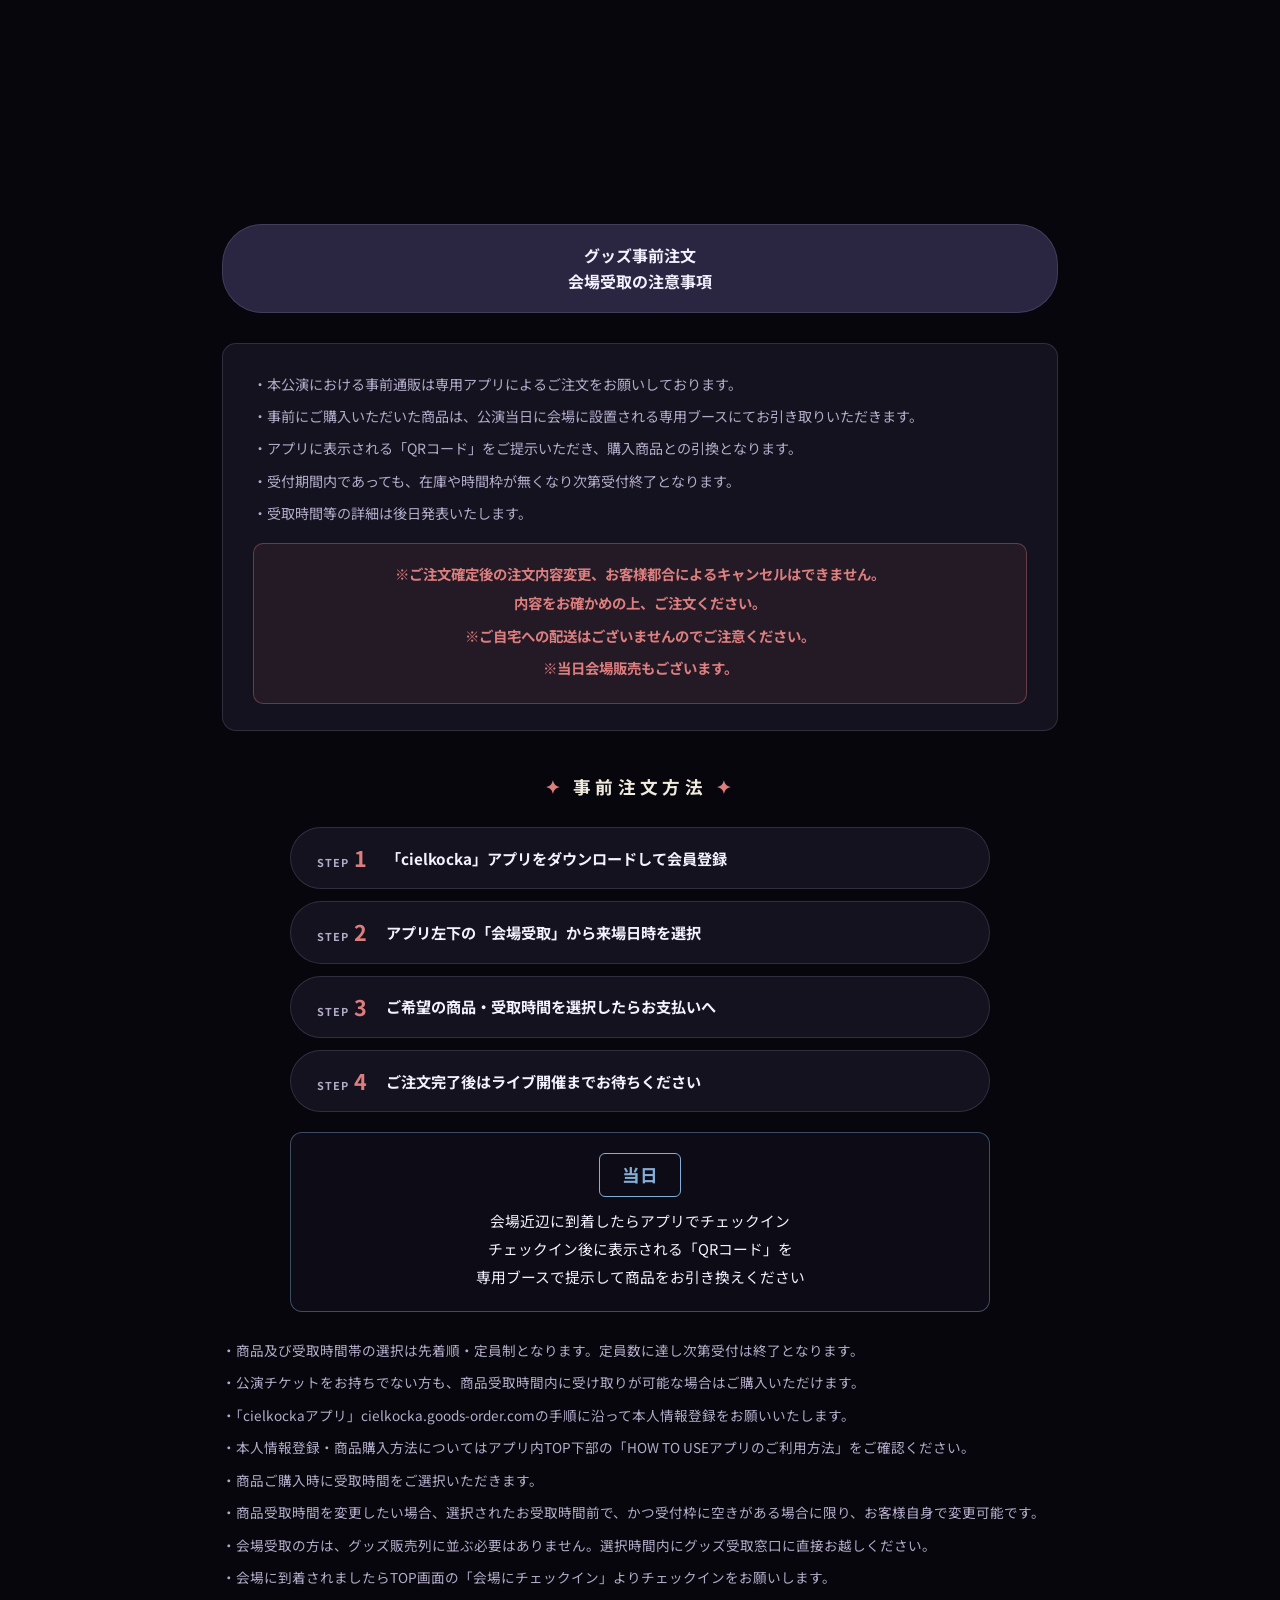
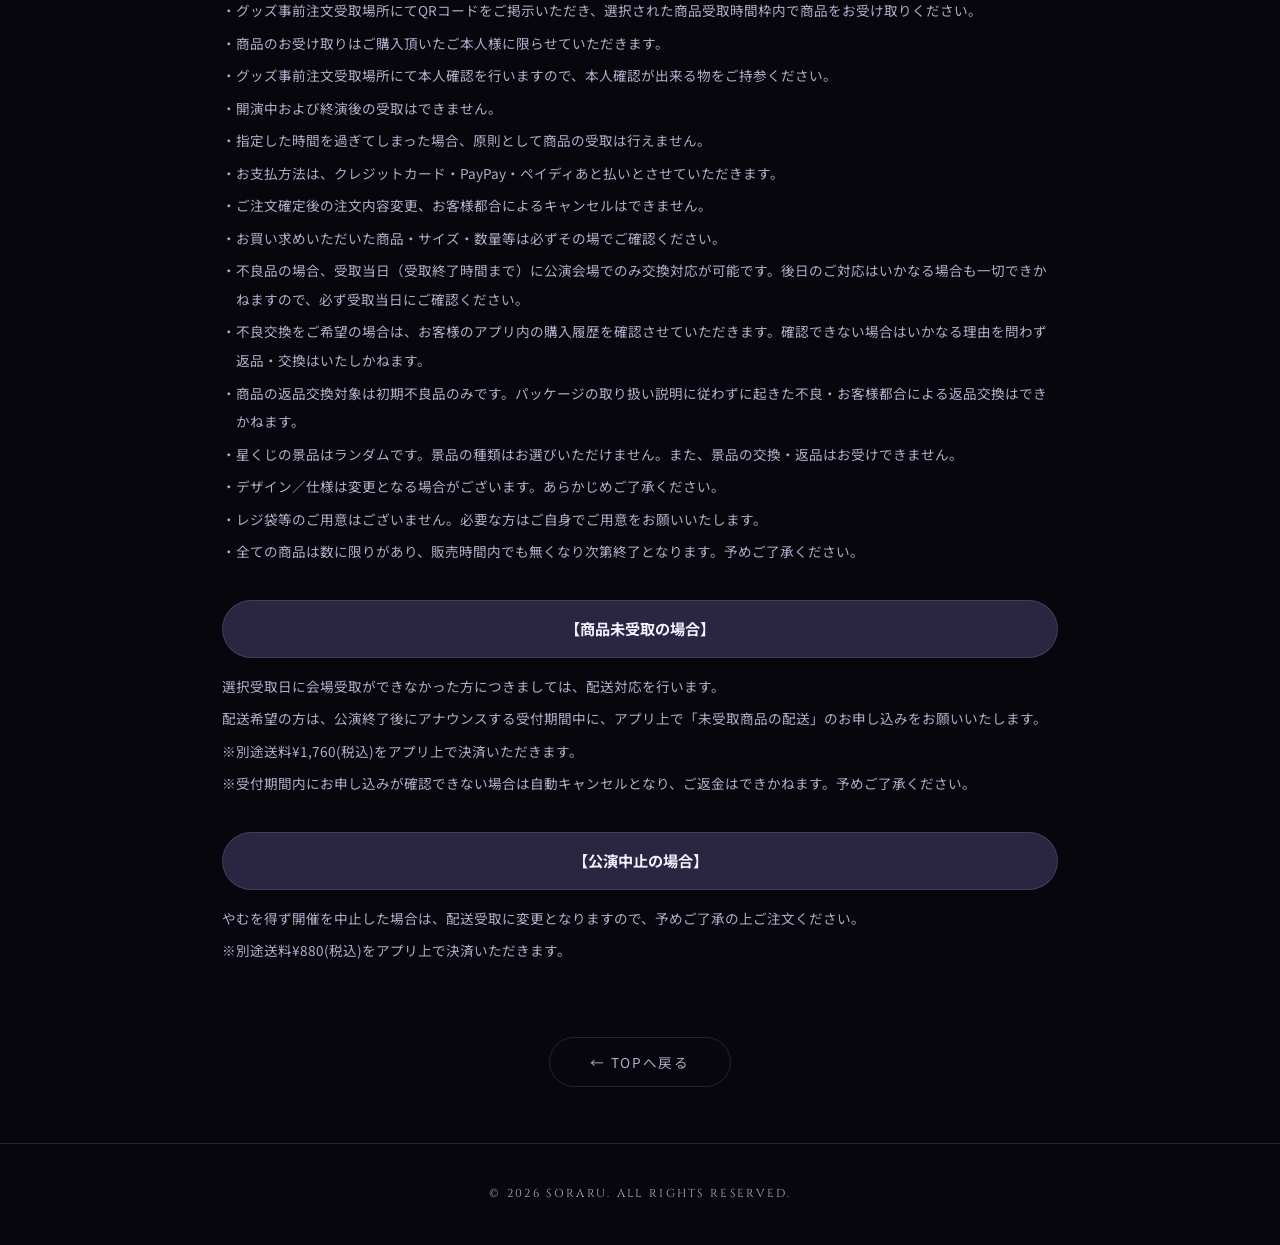
==== commit c4fdadfc: "GOODS: 小悪魔マフラータオルに使い方イラスト（3枚目）を追加 Co-Authored-By: Claude Fable 5.1 <noreply@anthropic.com>" ====
--- a/goods/index.html
+++ b/goods/index.html
@@ -666,7 +666,7 @@
     images:["img/05_srr26_rubberband1.webp","img/05_srr26_rubberband2.webp","img/05_srr26_rubberband3.webp","img/05_srr26_rubberband4.webp"] },
 { name:"小悪魔マフラータオル", price:"¥2,000",
     desc:"キービジュアルイラストをイメージしたマフラータオル。\n頭の後ろに掛けると、ツノが生えているように見えるデザインになっています。写真を撮るときにも活躍する一枚です。\n\n【サイズ】約110×20cm\n【素材】綿100%",
-    images:["img/06_srr26_towel1.webp","img/06_srr26_towel2.webp"] },
+    images:["img/06_srr26_towel1.webp","img/06_srr26_towel2.webp","img/06_srr26_towel3.webp"] },
 { name:"ライブロゴTシャツ", price:"¥3,300",
     desc:"ライブロゴのTシャツ。\n\n【サイズ】着丈約73cm、肩幅約50cm、身幅約55cm、袖丈約22cm\n【素材】綿100%",
     images:["img/07_srr26_tshirt1.webp","img/07_srr26_tshirt2.webp"] },
